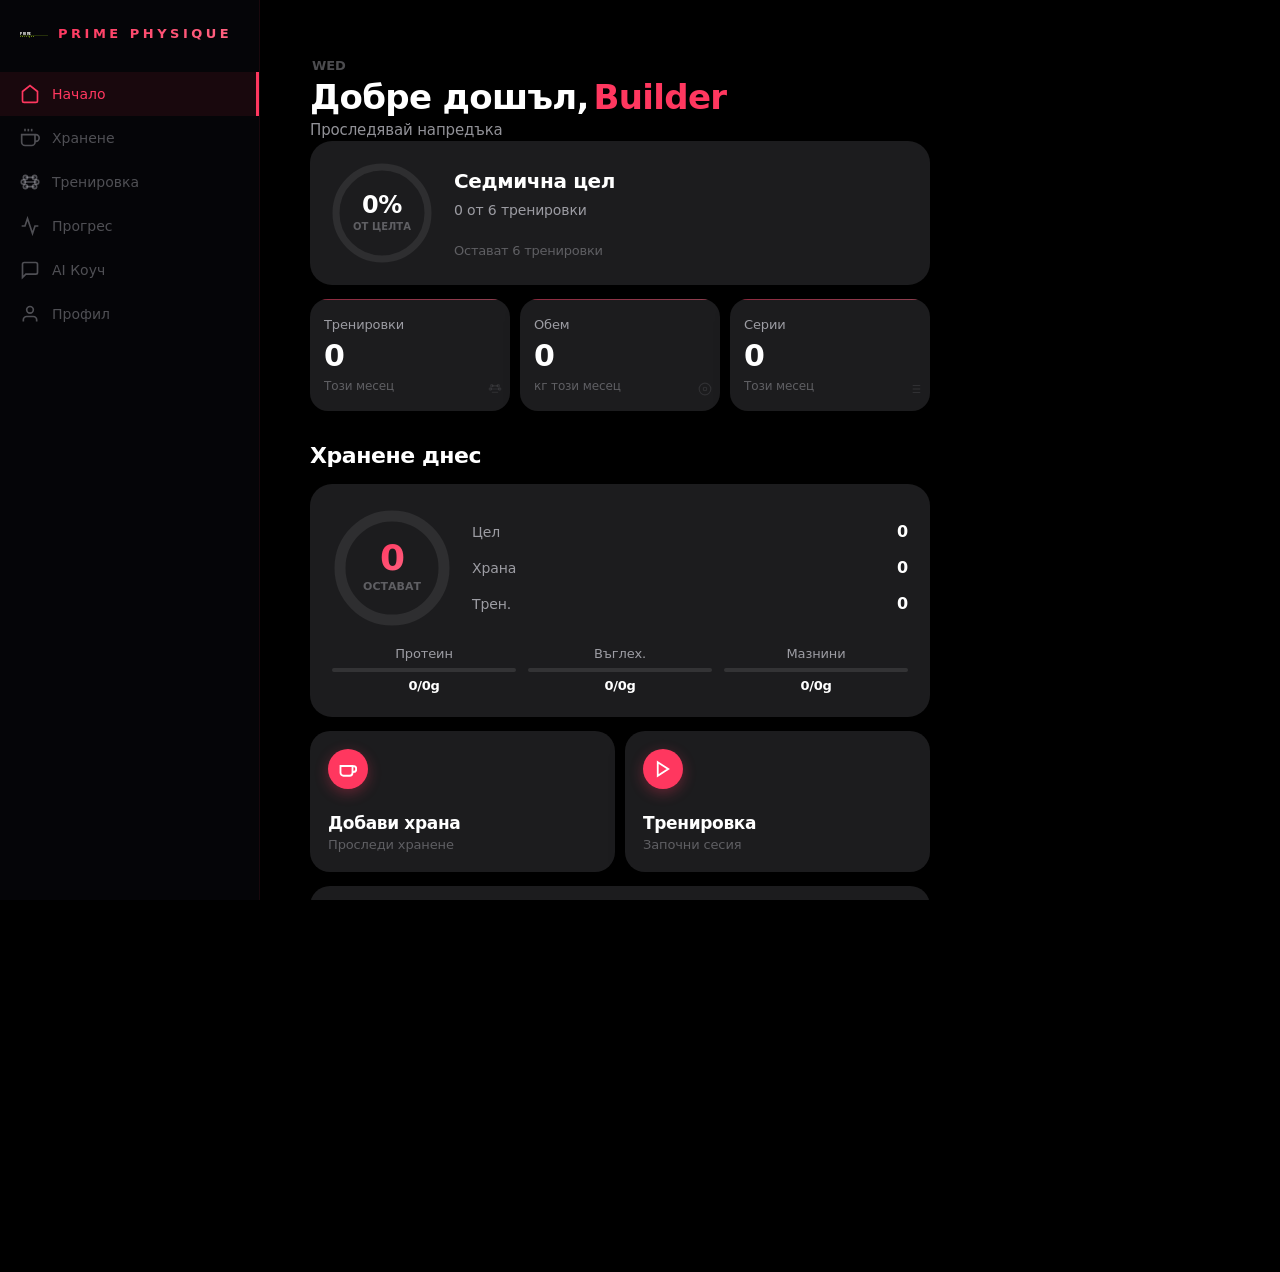
==== index.html @ 5f3b87f2 "Remove supersets from personal program -- gym does not allow them Ivo cannot hold two stations at on" ====
<!DOCTYPE html>
<html lang="bg">
<head>
<meta charset="UTF-8">
<meta name="viewport" content="width=device-width, initial-scale=1.0, user-scalable=no, viewport-fit=cover">
<meta name="apple-mobile-web-app-capable" content="yes">
<meta name="apple-mobile-web-app-status-bar-style" content="black-translucent">
<meta name="theme-color" content="#08080a">
<link rel="manifest" href="./manifest.json">
<link rel="apple-touch-icon" href="./icon-192.png">
<link rel="preconnect" href="https://fonts.googleapis.com">
<link rel="preconnect" href="https://fonts.gstatic.com" crossorigin>
<link href="https://fonts.googleapis.com/css2?family=Oswald:wght@300;400;500;600;700&family=Manrope:wght@300;400;500;600;700;800&family=JetBrains+Mono:wght@400;500;600;700&display=swap" rel="stylesheet">
<link href="https://fonts.googleapis.com/css2?family=Inter:wght@300;400;500;600;700;800;900&display=swap" rel="stylesheet">
<link href="https://fonts.googleapis.com/css2?family=Barlow+Condensed:wght@400;600;700;800;900&display=swap" rel="stylesheet">
<title>PRIME PHYSIQUE</title>
<style>
*{margin:0;padding:0;box-sizing:border-box;-webkit-tap-highlight-color:transparent}
:root{
  --bg:#08080a;--surface:#101012;--surface2:#18181b;--surface3:#222226;--surface4:#2c2c32;
  --blue:#D4A853;--blue-glow:rgba(212,168,83,.14);--blue-light:#E4C075;--blue-dark:#B8913D;
  --green:#22c55e;--green-glow:rgba(34,197,94,.12);
  --red:#ef4444;--red-glow:rgba(239,68,68,.12);
  --orange:#E4C075;--orange-glow:rgba(228,192,117,.12);
  --purple:#D4A853;--purple-glow:rgba(212,168,83,.12);
  --cyan:#D4A853;
  --text:#f5f5f7;--text2:#9a9aa0;--text3:#55555e;
  --radius:16px;--radius-sm:12px;--radius-xs:8px;
  --shadow:0 2px 20px rgba(0,0,0,.4);
  --transition:all .25s cubic-bezier(.4,0,.2,1);
  --gold:#D4A853;--gold-light:#E8D5A0;--gold-dark:#A88A3E;
  --gold-gradient:linear-gradient(135deg,#D4A853 0%,#F0DFA0 50%,#D4A853 100%)
}
html,body{height:100%;overflow:hidden;background:var(--bg)}
body{font-family:'Inter',system-ui,-apple-system,sans-serif;color:var(--text);line-height:1.5;letter-spacing:-.01em;-webkit-font-smoothing:antialiased;-moz-osx-font-smoothing:grayscale;font-feature-settings:'cv02','cv03','cv04','cv11'}
*::-webkit-scrollbar{width:0;height:0}
input[type=number]::-webkit-inner-spin-button,input[type=number]::-webkit-outer-spin-button{-webkit-appearance:none}
input[type=number]{-moz-appearance:textfield}

/* ===== APP SHELL ===== */
.app{display:flex;flex-direction:column;height:100dvh;max-width:480px;margin:0 auto;position:relative;overflow:hidden}
@media(min-width:768px){
  .app{max-width:100%;flex-direction:row}
  .desktop-sidebar{display:flex!important;flex-direction:column;width:260px;background:var(--surface);border-right:1px solid var(--surface3);padding:20px 0;flex-shrink:0;height:100dvh}
  .desktop-sidebar .logo{padding:0 20px 24px;display:flex;align-items:center;gap:10px}
  .desktop-sidebar .logo svg{width:28px;height:28px}
  .desktop-sidebar .logo span{font-weight:700;font-size:13px;letter-spacing:2px;color:var(--gold)}
  .desktop-sidebar .sidebar-nav{flex:1}
  .sidebar-item{display:flex;align-items:center;gap:12px;padding:12px 20px;cursor:pointer;color:var(--text2);font-size:14px;transition:var(--transition);border:none;background:none;width:100%;font-family:inherit;text-align:left}
  .sidebar-item:hover{background:var(--surface2);color:var(--text)}
  .sidebar-item.active{color:var(--blue);background:var(--blue-glow);border-right:3px solid var(--blue)}
  .sidebar-item svg{width:20px;height:20px}
  .app-main{flex:1;display:flex;flex-direction:column;overflow:hidden}
  .nav{display:none!important}
  .header{display:none!important}
}
@media(max-width:767px){.desktop-sidebar{display:none!important}.app-main{flex:1;display:flex;flex-direction:column;overflow:hidden}}

.header{padding:14px 16px;display:flex;align-items:center;justify-content:space-between;background:var(--bg);z-index:10}
.header .logo{display:flex;align-items:center;gap:8px}
.header .logo svg{width:24px;height:24px}
.header .logo span{font-weight:700;font-size:12px;letter-spacing:2px;color:var(--gold)}
.header .date{font-size:11px;color:var(--text2)}

.app-content{flex:1;overflow-y:auto;overflow-x:hidden;padding:0 16px 100px;scroll-behavior:smooth;-webkit-overflow-scrolling:touch}
@media(min-width:768px){.app-content{padding:24px 32px 40px;max-width:720px}}

/* ===== BOTTOM NAV ===== */
.nav{position:absolute;bottom:0;left:0;right:0;display:flex;background:var(--surface);border-top:1px solid var(--surface2);padding:6px 0 env(safe-area-inset-bottom,6px);z-index:100;backdrop-filter:blur(20px);-webkit-backdrop-filter:blur(20px);background:rgba(15,16,20,.85)}
.nav-item{flex:1;display:flex;flex-direction:column;align-items:center;gap:2px;padding:5px 0;cursor:pointer;color:var(--text3);border:none;background:none;font-size:9px;font-weight:500;font-family:inherit;transition:var(--transition);letter-spacing:.2px;min-width:0}
.nav-item.active{color:var(--gold)}
.nav-item svg{width:18px;height:18px}

/* ===== PAGES ===== */
.page{display:none;animation:fadeUp .3s ease}
.page.active{display:block}
@keyframes fadeUp{from{opacity:0;transform:translateY(8px)}to{opacity:1;transform:translateY(0)}}

/* ===== ONBOARDING ===== */
.onboarding{position:fixed;inset:0;background:var(--bg);z-index:500;display:flex;flex-direction:column;align-items:center;justify-content:center;padding:24px}
.onboarding.hidden{display:none}
.ob-step{display:none;flex-direction:column;align-items:center;text-align:center;width:100%;max-width:360px;animation:fadeUp .4s ease}
.ob-step.active{display:flex}
.ob-logo{margin-bottom:32px}
.ob-logo svg{width:56px;height:56px}
.ob-title{font-size:24px;font-weight:700;margin-bottom:8px}
.ob-sub{font-size:14px;color:var(--text2);margin-bottom:32px;line-height:1.6}
.ob-input-group{width:100%;margin-bottom:16px;text-align:left}
.ob-label{font-size:12px;font-weight:600;color:var(--text2);text-transform:uppercase;letter-spacing:1px;margin-bottom:6px;display:block}
.ob-input{width:100%;padding:14px 16px;border-radius:var(--radius-sm);border:1px solid var(--surface3);background:var(--surface);color:var(--text);font-size:16px;font-family:inherit;outline:none;transition:var(--transition)}
.ob-input:focus{border-color:var(--blue);box-shadow:0 0 0 3px var(--blue-glow)}
.ob-select-group{display:grid;grid-template-columns:1fr 1fr;gap:10px;width:100%;margin-bottom:16px}
.ob-select-btn{padding:14px;border-radius:var(--radius-sm);border:1px solid var(--surface3);background:var(--surface);color:var(--text2);font-size:14px;font-weight:500;cursor:pointer;font-family:inherit;transition:var(--transition);text-align:center}
.ob-select-btn.selected{border-color:var(--blue);background:var(--blue-glow);color:var(--gold)}
.ob-select-btn:active{transform:scale(.97)}
.ob-activity{display:flex;flex-direction:column;gap:8px;width:100%;margin-bottom:16px}
.ob-activity .ob-select-btn{text-align:left;padding:12px 16px}
.ob-activity .ob-select-btn small{display:block;font-size:11px;color:var(--text3);margin-top:2px;font-weight:400}
.ob-btn{width:100%;padding:16px;border-radius:var(--radius-sm);border:none;background:var(--blue);color:#fff;font-size:16px;font-weight:600;cursor:pointer;font-family:inherit;margin-top:8px;transition:var(--transition);box-shadow:0 4px 20px var(--blue-glow)}
.ob-btn:active{transform:scale(.98)}
.ob-btn:disabled{opacity:.4;pointer-events:none}
.ob-dots{display:flex;gap:8px;margin-top:24px}
.ob-dot{width:8px;height:8px;border-radius:50%;background:var(--surface3);transition:var(--transition)}
.ob-dot.active{background:var(--blue);width:24px;border-radius:4px}

/* ===== DASHBOARD ===== */
.greeting{font-size:24px;font-weight:700;margin:16px 0 4px}
.greeting span{color:var(--gold)}
.subtitle{font-size:13px;color:var(--text2);margin-bottom:20px}

.calorie-card{background:linear-gradient(135deg,var(--surface) 0%,var(--surface2) 100%);border-radius:var(--radius);padding:24px;margin-bottom:16px;border:1px solid var(--surface3);position:relative;overflow:hidden}
.calorie-card::after{content:'';position:absolute;top:-50%;right:-30%;width:200px;height:200px;background:radial-gradient(circle,var(--blue-glow) 0%,transparent 70%);pointer-events:none}
.cal-top{display:flex;align-items:center;gap:20px;position:relative;z-index:1}
.cal-ring{position:relative;width:120px;height:120px;flex-shrink:0}
.cal-ring svg{width:100%;height:100%;transform:rotate(-90deg)}
.cal-ring .bg{stroke:var(--surface3);stroke-width:8;fill:none}
.cal-ring .progress{stroke:var(--gold);stroke-width:8;fill:none;stroke-linecap:round;transition:stroke-dashoffset .5s ease}
.cal-center{position:absolute;inset:0;display:flex;flex-direction:column;align-items:center;justify-content:center}
.cal-center .num{font-size:28px;font-weight:700;line-height:1}
.cal-center .lbl{font-size:10px;color:var(--text2);margin-top:2px}
.cal-info{flex:1}
.cal-info .cal-row{display:flex;justify-content:space-between;align-items:center;padding:6px 0}
.cal-info .cal-row .ci-label{font-size:12px;color:var(--text2)}
.cal-info .cal-row .ci-val{font-size:14px;font-weight:600}
.macro-bars{display:grid;grid-template-columns:1fr 1fr 1fr;gap:12px;margin-top:16px;position:relative;z-index:1}
.macro-item{text-align:center}
.macro-item .macro-label{font-size:10px;color:var(--text2);margin-bottom:4px;text-transform:uppercase;letter-spacing:.5px}
.macro-bar-bg{height:6px;background:var(--surface3);border-radius:3px;overflow:hidden}
.macro-bar-fill{height:100%;border-radius:3px;transition:width .5s ease}
.macro-item .macro-val{font-size:12px;font-weight:600;margin-top:4px}
.macro-protein .macro-bar-fill{background:var(--blue)}
.macro-carbs .macro-bar-fill{background:var(--orange)}
.macro-fat .macro-bar-fill{background:var(--purple)}

.stat-row{display:grid;grid-template-columns:1fr 1fr 1fr;gap:10px;margin-bottom:20px}
.stat-box{background:var(--surface);border-radius:var(--radius-sm);padding:14px 10px;text-align:center;border:1px solid var(--surface2)}
.stat-box .num{font-size:22px;font-weight:700;color:var(--blue);line-height:1}
.stat-box .label{font-size:10px;color:var(--text2);margin-top:4px;text-transform:uppercase;letter-spacing:.5px}

.section-title{font-size:12px;font-weight:600;color:var(--text2);text-transform:uppercase;letter-spacing:1.5px;margin:24px 0 12px;display:flex;align-items:center;justify-content:space-between}
.section-title:first-child{margin-top:8px}

/* ===== CARDS ===== */
.card{background:var(--surface);border-radius:var(--radius);padding:16px;margin-bottom:10px;border:1px solid var(--surface2);transition:var(--transition)}

/* ===== QUICK ACTIONS ===== */
.quick-actions{display:grid;grid-template-columns:1fr 1fr;gap:10px;margin-bottom:20px}
.quick-action{display:flex;align-items:center;gap:12px;padding:16px;border-radius:var(--radius);border:1px solid var(--surface2);background:var(--surface);cursor:pointer;transition:var(--transition)}
.quick-action:active{transform:scale(.97)}
.quick-action .qa-icon{width:42px;height:42px;border-radius:12px;display:flex;align-items:center;justify-content:center;flex-shrink:0}
.quick-action .qa-icon svg{width:20px;height:20px}
.qa-workout .qa-icon{background:var(--blue-glow);color:var(--gold)}
.qa-food .qa-icon{background:var(--green-glow);color:var(--green)}
.quick-action .qa-text h4{font-size:13px;font-weight:600}
.quick-action .qa-text p{font-size:11px;color:var(--text2)}

/* ===== NUTRITION PAGE ===== */
.meal-section{margin-bottom:16px}
.meal-header{display:flex;align-items:center;justify-content:space-between;padding:12px 0}
.meal-header h3{font-size:15px;font-weight:600;display:flex;align-items:center;gap:8px}
.meal-header h3 span{font-size:20px}
.meal-header .meal-cal{font-size:13px;color:var(--text2)}
.meal-header .add-food-btn{padding:6px 14px;border-radius:20px;border:1px solid var(--blue);background:none;color:var(--blue);font-size:12px;font-weight:500;cursor:pointer;font-family:inherit;transition:var(--transition)}
.meal-header .add-food-btn:active{background:var(--blue-glow)}
.food-item{display:flex;align-items:center;gap:12px;padding:12px 0;border-bottom:1px solid var(--surface2)}
.food-item:last-child{border:none}
.food-item .fi-info{flex:1}
.food-item .fi-name{font-size:14px;font-weight:500}
.food-item .fi-detail{font-size:11px;color:var(--text2)}
.food-item .fi-cal{font-size:14px;font-weight:600;color:var(--text2)}
.food-item .fi-del{width:28px;height:28px;border-radius:50%;border:none;background:none;color:var(--text3);cursor:pointer;font-size:16px;display:flex;align-items:center;justify-content:center}
.water-card{display:flex;align-items:center;gap:16px;padding:16px}
.water-card .water-icon{font-size:28px}
.water-card .water-info{flex:1}
.water-card .water-info h4{font-size:14px;font-weight:600}
.water-card .water-info p{font-size:12px;color:var(--text2)}
.water-btns{display:flex;gap:6px}
.water-btn{width:36px;height:36px;border-radius:50%;border:1px solid var(--surface3);background:var(--surface2);color:var(--text);cursor:pointer;font-size:16px;font-weight:600;display:flex;align-items:center;justify-content:center;font-family:inherit;transition:var(--transition)}
.water-btn:active{background:var(--blue-glow);border-color:var(--gold)}

/* ===== FOOD SEARCH MODAL ===== */
.modal-overlay{position:fixed;inset:0;background:rgba(0,0,0,.6);z-index:200;display:flex;align-items:flex-end;justify-content:center;opacity:0;pointer-events:none;transition:opacity .25s}
.modal-overlay.show{opacity:1;pointer-events:all}
.modal{background:var(--surface);border-radius:20px 20px 0 0;width:100%;max-width:480px;height:85vh;overflow:hidden;display:flex;flex-direction:column;transform:translateY(100%);transition:transform .3s cubic-bezier(.4,0,.2,1)}
.modal-overlay.show .modal{transform:translateY(0)}
.modal-handle{width:36px;height:4px;background:var(--surface4);border-radius:2px;margin:12px auto 0;flex-shrink:0}
.modal-header{padding:16px 20px;flex-shrink:0}
.modal-header h3{font-size:18px;font-weight:700;margin-bottom:12px}
.search-bar{display:flex;gap:8px}
.search-input{flex:1;padding:12px 16px;border-radius:var(--radius-sm);border:1px solid var(--surface3);background:var(--surface2);color:var(--text);font-size:15px;font-family:inherit;outline:none;transition:var(--transition)}
.search-input:focus{border-color:var(--gold)}
.search-input::placeholder{color:var(--text3)}
.modal-tabs{display:flex;padding:0 20px;gap:0;border-bottom:1px solid var(--surface2);flex-shrink:0}
.modal-tab{padding:10px 16px;font-size:13px;font-weight:500;color:var(--text3);cursor:pointer;border:none;background:none;font-family:inherit;border-bottom:2px solid transparent;transition:var(--transition)}
.modal-tab.active{color:var(--blue);border-bottom-color:var(--gold)}
.modal-body{flex:1;overflow-y:auto;padding:12px 20px}
.food-result{display:flex;align-items:center;gap:12px;padding:14px 0;border-bottom:1px solid var(--surface2);cursor:pointer;transition:var(--transition)}
.food-result:active{background:var(--surface2);margin:0 -20px;padding:14px 20px}
.food-result .fr-info{flex:1}
.food-result .fr-name{font-size:14px;font-weight:500}
.food-result .fr-brand{font-size:11px;color:var(--text3)}
.food-result .fr-macros{font-size:11px;color:var(--text2);margin-top:2px}
.food-result .fr-cal{font-size:15px;font-weight:600;color:var(--gold)}
.food-result .fr-cal small{font-size:10px;color:var(--text3);font-weight:400}

.portion-selector{padding:20px}
.portion-selector h4{font-size:16px;font-weight:600;margin-bottom:16px}
.portion-row{display:flex;gap:10px;margin-bottom:12px}
.portion-row .ob-input{flex:1}
.portion-macros{display:grid;grid-template-columns:1fr 1fr 1fr 1fr;gap:8px;margin:16px 0}
.portion-macro{text-align:center;padding:10px;background:var(--surface2);border-radius:var(--radius-xs)}
.portion-macro .pm-val{font-size:18px;font-weight:700}
.portion-macro .pm-label{font-size:10px;color:var(--text2);text-transform:uppercase}
.portion-macro:first-child .pm-val{color:var(--gold)}

/* ===== WORKOUT PAGE ===== */
.program-card{display:flex;align-items:center;gap:14px;cursor:pointer}
.program-card .icon{width:48px;height:48px;border-radius:14px;background:var(--blue-glow);display:flex;align-items:center;justify-content:center;flex-shrink:0}
.program-card .icon svg{width:22px;height:22px;color:var(--gold)}
.program-card .info{flex:1}
.program-card .info h3{font-size:15px;font-weight:600}
.program-card .info p{font-size:12px;color:var(--text2)}
.program-card .arrow{color:var(--text3);font-size:20px}

.back-header{display:flex;align-items:center;gap:12px;margin:12px 0 20px}
.back-btn{width:36px;height:36px;border-radius:50%;background:var(--surface);border:1px solid var(--surface2);display:flex;align-items:center;justify-content:center;cursor:pointer;color:var(--text);font-size:16px;font-family:inherit;transition:var(--transition)}
.back-btn:active{background:var(--surface2)}
.back-header h2{font-size:20px;font-weight:700}

.day-selector{display:flex;gap:8px;overflow-x:auto;padding-bottom:8px;margin-bottom:16px}
.day-btn{padding:8px 18px;border-radius:24px;border:1px solid var(--surface3);background:var(--surface);color:var(--text2);font-size:13px;font-weight:500;cursor:pointer;white-space:nowrap;font-family:inherit;transition:var(--transition)}
.day-btn.active{background:var(--blue);color:#fff;border-color:var(--blue);box-shadow:0 2px 12px var(--blue-glow)}

.exercise-item{display:flex;align-items:center;gap:12px;padding:14px 0;border-bottom:1px solid var(--surface2)}
.exercise-item:last-child{border:none}
.muscle-tag{font-size:10px;color:var(--blue);background:var(--blue-glow);padding:3px 8px;border-radius:6px;font-weight:600;letter-spacing:.3px}
.exercise-item .ex-info{flex:1}
.exercise-item .ex-name{font-size:14px;font-weight:600}
.exercise-item .ex-detail{font-size:12px;color:var(--text2)}

.start-btn{display:flex;align-items:center;justify-content:center;gap:10px;width:100%;padding:16px;border-radius:var(--radius);border:none;background:var(--blue);color:#fff;font-size:16px;font-weight:700;cursor:pointer;font-family:inherit;box-shadow:0 4px 24px var(--blue-glow);transition:var(--transition);margin-top:16px}
.start-btn:active{transform:scale(.98)}
.start-btn svg{width:20px;height:20px}

/* ===== ACTIVE WORKOUT ===== */
.workout-header{text-align:center;margin-bottom:20px}
.workout-header h2{font-size:22px;font-weight:700}
.workout-header .timer{font-size:40px;font-weight:700;color:var(--blue);font-variant-numeric:tabular-nums;margin:8px 0;letter-spacing:2px}
.workout-header p{font-size:13px;color:var(--text2)}
.set-table-head{display:flex;gap:8px;padding:0 0 8px;font-size:10px;color:var(--text3);text-transform:uppercase;letter-spacing:.5px;font-weight:600}
.set-table-head>div:first-child{width:32px;text-align:center}
.set-table-head>div:nth-child(2){width:60px;text-align:center}
.set-table-head>div:nth-child(3),.set-table-head>div:nth-child(4){flex:1;text-align:center}
.set-table-head>div:last-child{width:36px}
.set-row{display:flex;align-items:center;gap:8px;padding:8px 0;border-bottom:1px solid rgba(255,255,255,.03)}
.set-row:last-of-type{border:none}
.set-num{width:32px;height:32px;border-radius:50%;background:var(--surface2);display:flex;align-items:center;justify-content:center;font-size:13px;font-weight:600;color:var(--text3);flex-shrink:0;transition:var(--transition)}
.set-row.done .set-num{background:var(--blue);color:#fff}
.set-prev{width:60px;text-align:center;font-size:11px;color:var(--text3)}
.set-input{flex:1}
.set-input input{width:100%;background:var(--surface2);border:1px solid transparent;border-radius:var(--radius-xs);padding:10px;color:var(--text);font-size:16px;text-align:center;font-family:inherit;outline:none;transition:var(--transition);font-weight:500}
.set-input input:focus{border-color:var(--blue);background:var(--surface3)}
.set-input input::placeholder{color:var(--text3);font-weight:400}
.check-btn{width:36px;height:36px;border-radius:50%;border:2px solid var(--surface3);background:none;cursor:pointer;display:flex;align-items:center;justify-content:center;transition:var(--transition);flex-shrink:0}
.check-btn.checked{background:var(--green);border-color:var(--green)}
.check-btn svg{width:16px;height:16px;color:var(--text3)}
.check-btn.checked svg{color:#fff}
.add-set-btn{width:100%;padding:10px;border:1px dashed var(--surface3);border-radius:var(--radius-xs);background:none;color:var(--text3);cursor:pointer;font-size:12px;margin-top:8px;font-family:inherit;transition:var(--transition)}
.add-set-btn:active{border-color:var(--blue);color:var(--gold)}
.workout-actions{display:flex;flex-direction:column;gap:8px;margin-top:20px}
.btn-finish{padding:16px;border-radius:var(--radius-sm);border:none;background:var(--green);color:#fff;font-size:15px;font-weight:600;cursor:pointer;font-family:inherit}
.btn-cancel{padding:14px;border-radius:var(--radius-sm);border:1px solid var(--surface3);background:none;color:var(--text2);font-size:14px;cursor:pointer;font-family:inherit}

/* ===== REST TIMER OVERLAY ===== */
.rest-overlay{position:fixed;inset:0;background:rgba(6,6,8,.95);z-index:300;display:flex;flex-direction:column;align-items:center;justify-content:center;opacity:0;pointer-events:none;transition:opacity .3s}
.rest-overlay.show{opacity:1;pointer-events:all}
.rest-overlay .rest-title{font-size:14px;color:var(--text2);text-transform:uppercase;letter-spacing:2px;margin-bottom:8px}
.rest-overlay .rest-time{font-size:80px;font-weight:700;color:var(--blue);font-variant-numeric:tabular-nums}
.rest-overlay .rest-sub{font-size:13px;color:var(--text3);margin-top:8px}
.rest-overlay .rest-skip{margin-top:32px;padding:12px 32px;border-radius:24px;border:1px solid var(--surface3);background:none;color:var(--text);font-size:14px;cursor:pointer;font-family:inherit}
.rest-times{display:flex;gap:8px;margin-top:16px}
.rest-time-btn{padding:8px 16px;border-radius:20px;border:1px solid var(--surface3);background:none;color:var(--text2);font-size:13px;cursor:pointer;font-family:inherit;transition:var(--transition)}
.rest-time-btn.active{border-color:var(--blue);color:var(--blue);background:var(--blue-glow)}

/* ===== PROGRESS PAGE ===== */
.progress-chart{background:var(--surface);border-radius:var(--radius);padding:20px;margin-bottom:16px;border:1px solid var(--surface2)}
.progress-chart h3{font-size:14px;font-weight:600;margin-bottom:12px}
.chart-canvas{width:100%;height:160px;position:relative}
.chart-canvas canvas{width:100%;height:100%}

.history-item{display:flex;align-items:center;gap:12px;padding:14px 0;border-bottom:1px solid var(--surface2);cursor:pointer}
.history-item:last-child{border:none}
.history-date-box{width:48px;height:48px;border-radius:12px;background:var(--blue-glow);display:flex;flex-direction:column;align-items:center;justify-content:center;flex-shrink:0}
.history-date-box .hd{font-size:18px;font-weight:700;color:var(--blue);line-height:1}
.history-date-box .hm{font-size:9px;color:var(--blue);text-transform:uppercase;letter-spacing:.5px}
.history-info{flex:1}
.history-info h4{font-size:14px;font-weight:600}
.history-info p{font-size:12px;color:var(--text2)}

.history-detail{margin-top:8px;overflow:hidden;transition:max-height .3s ease}
.history-detail table{width:100%;font-size:12px;border-collapse:collapse}
.history-detail th{text-align:left;color:var(--text3);font-weight:500;padding:4px 0;font-size:11px}
.history-detail td{padding:4px 0}

/* ===== PROFILE PAGE ===== */
.profile-header{text-align:center;padding:20px 0}
.profile-avatar{width:72px;height:72px;border-radius:50%;background:var(--blue-glow);display:flex;align-items:center;justify-content:center;margin:0 auto 12px;border:2px solid var(--blue)}
.profile-avatar svg{width:32px;height:32px;color:var(--gold)}
.profile-name{font-size:18px;font-weight:700}
.profile-sub{font-size:13px;color:var(--text2)}
.profile-stats{display:grid;grid-template-columns:1fr 1fr 1fr;gap:1px;background:var(--surface2);border-radius:var(--radius-sm);overflow:hidden;margin:16px 0}
.profile-stat{background:var(--surface);padding:14px;text-align:center}
.profile-stat .ps-num{font-size:20px;font-weight:700;color:var(--gold)}
.profile-stat .ps-label{font-size:10px;color:var(--text2);text-transform:uppercase;letter-spacing:.5px}
.setting-item{display:flex;align-items:center;justify-content:space-between;padding:14px 16px;border-bottom:1px solid var(--surface2);cursor:pointer}
.setting-item .si-left{display:flex;align-items:center;gap:12px}
.setting-item .si-left svg{width:20px;height:20px;color:var(--text2)}
.setting-item .si-label{font-size:14px}
.setting-item .si-val{font-size:13px;color:var(--text2)}

/* ===== EMPTY STATE ===== */
.empty-state{text-align:center;padding:48px 20px;color:var(--text3)}
.empty-state svg{width:48px;height:48px;margin-bottom:12px;opacity:.3}
.empty-state p{font-size:14px}

/* ===== PR CELEBRATION ===== */
.pr-overlay{position:fixed;inset:0;background:rgba(8,8,10,.97);z-index:400;display:flex;flex-direction:column;align-items:center;justify-content:center;padding:24px;opacity:0;pointer-events:none;transition:opacity .4s}
.pr-overlay.show{opacity:1;pointer-events:all}
.pr-trophy{font-size:64px;animation:prBounce 1s ease}
@keyframes prBounce{0%{transform:scale(0) rotate(-20deg)}50%{transform:scale(1.2) rotate(5deg)}100%{transform:scale(1) rotate(0)}}
.pr-title{font-size:24px;font-weight:800;margin:16px 0 4px;background:var(--gold-gradient);-webkit-background-clip:text;-webkit-text-fill-color:transparent;background-clip:text}
.pr-sub{font-size:14px;color:var(--text2);margin-bottom:24px}
.pr-list{width:100%;max-width:340px}
.pr-item{display:flex;align-items:center;gap:12px;padding:12px;background:var(--surface);border:1px solid var(--gold-dark);border-radius:var(--radius-sm);margin-bottom:8px;animation:prSlide .4s ease both}
@keyframes prSlide{from{opacity:0;transform:translateX(-20px)}to{opacity:1;transform:translateX(0)}}
.pr-item .pr-icon{font-size:20px}
.pr-item .pr-info{flex:1}
.pr-item .pr-name{font-size:13px;font-weight:600}
.pr-item .pr-detail{font-size:11px;color:var(--gold)}
.pr-close{margin-top:24px;padding:14px 48px;border-radius:var(--radius-sm);border:1px solid var(--gold-dark);background:none;color:var(--gold);font-size:15px;font-weight:600;cursor:pointer;font-family:inherit}

/* ===== COACH CHAT ===== */
.chat-container{display:flex;flex-direction:column;height:calc(100dvh - 140px)}
@media(min-width:768px){.chat-container{height:calc(100dvh - 80px)}}
.chat-messages{flex:1;overflow-y:auto;padding:8px 0}
.chat-msg{display:flex;gap:10px;margin-bottom:12px;animation:fadeUp .3s ease}
.chat-msg.bot .chat-avatar{width:32px;height:32px;border-radius:50%;background:var(--blue-glow);display:flex;align-items:center;justify-content:center;flex-shrink:0;font-size:16px;border:1px solid var(--gold-dark)}
.chat-msg.user{flex-direction:row-reverse}
.chat-bubble{max-width:80%;padding:12px 16px;border-radius:16px;font-size:14px;line-height:1.6}
.chat-msg.bot .chat-bubble{background:var(--surface);border:1px solid var(--surface2);border-top-left-radius:4px}
.chat-msg.user .chat-bubble{background:var(--gold-dark);color:#fff;border-top-right-radius:4px}
.chat-bubble strong{color:var(--gold)}
.chat-input-bar{display:flex;gap:8px;padding:12px 0;flex-shrink:0}
.chat-input-bar input{flex:1;padding:12px 16px;border-radius:24px;border:1px solid var(--surface3);background:var(--surface);color:var(--text);font-size:14px;font-family:inherit;outline:none;transition:var(--transition)}
.chat-input-bar input:focus{border-color:var(--gold)}
.chat-send{width:44px;height:44px;border-radius:50%;border:none;background:var(--gold);color:#000;cursor:pointer;display:flex;align-items:center;justify-content:center;font-size:18px;font-weight:700;flex-shrink:0;transition:var(--transition)}
.chat-send:active{transform:scale(.9)}
.coach-topics{display:flex;flex-wrap:wrap;gap:6px;margin:8px 0 16px}
.coach-topic{padding:6px 14px;border-radius:20px;border:1px solid var(--surface3);background:var(--surface);color:var(--text2);font-size:12px;cursor:pointer;font-family:inherit;transition:var(--transition)}
.coach-topic:active{border-color:var(--gold);color:var(--gold)}

/* ===== EXERCISE BROWSER ===== */
.ex-filter{display:flex;gap:6px;overflow-x:auto;padding-bottom:8px;margin-bottom:12px}
.ex-filter-btn{padding:6px 14px;border-radius:20px;border:1px solid var(--surface3);background:var(--surface);color:var(--text2);font-size:12px;font-weight:500;cursor:pointer;font-family:inherit;white-space:nowrap;transition:var(--transition)}
.ex-filter-btn.active{background:var(--gold);color:#000;border-color:var(--gold)}
.ex-browse-item{display:flex;align-items:center;gap:12px;padding:12px;border-bottom:1px solid var(--surface2);cursor:pointer;transition:var(--transition)}
.ex-browse-item:active{background:var(--surface2)}
.ex-browse-item .ebi-info{flex:1}
.ex-browse-item .ebi-name{font-size:14px;font-weight:500}
.ex-browse-item .ebi-muscle{font-size:11px;color:var(--text3)}
.ex-browse-item .ebi-add{width:28px;height:28px;border-radius:50%;border:1px solid var(--gold-dark);background:none;color:var(--gold);display:flex;align-items:center;justify-content:center;cursor:pointer;font-size:16px}

/* ===== PRO BADGE ===== */
.pro-badge{display:inline-flex;align-items:center;gap:4px;padding:2px 8px;border-radius:10px;background:var(--gold-gradient);color:#000;font-size:9px;font-weight:800;letter-spacing:1px;text-transform:uppercase}
.pro-tag{font-size:9px;background:var(--gold-gradient);color:#000;padding:1px 6px;border-radius:6px;font-weight:700;letter-spacing:.5px;margin-left:6px}
.pro-lock{position:relative;overflow:hidden}
.pro-lock::after{content:'PRO';position:absolute;top:8px;right:8px;background:var(--gold-gradient);color:#000;font-size:8px;font-weight:800;padding:2px 6px;border-radius:6px;letter-spacing:.5px}
.pro-blur{filter:blur(3px);pointer-events:none;user-select:none}

/* ===== UPGRADE MODAL ===== */
.upgrade-overlay{position:fixed;inset:0;background:rgba(8,8,10,.95);z-index:500;display:flex;align-items:center;justify-content:center;padding:24px;opacity:0;pointer-events:none;transition:opacity .3s}
.upgrade-overlay.show{opacity:1;pointer-events:all}
.upgrade-card{background:var(--surface);border:1px solid var(--gold-dark);border-radius:var(--radius);padding:32px 24px;max-width:380px;width:100%;text-align:center;animation:fadeUp .4s ease}
.upgrade-card .uc-icon{font-size:48px;margin-bottom:16px}
.upgrade-card h2{font-size:22px;font-weight:800;margin-bottom:4px;background:var(--gold-gradient);-webkit-background-clip:text;-webkit-text-fill-color:transparent;background-clip:text}
.upgrade-card .uc-sub{font-size:13px;color:var(--text2);margin-bottom:20px}
.upgrade-features{text-align:left;margin-bottom:24px}
.upgrade-features li{display:flex;align-items:center;gap:8px;padding:6px 0;font-size:13px;color:var(--text)}
.upgrade-features li::before{content:'✓';color:var(--gold);font-weight:700;font-size:14px}
.upgrade-price{font-size:32px;font-weight:800;color:var(--gold);margin-bottom:4px}
.upgrade-price small{font-size:14px;color:var(--text2);font-weight:400}
.upgrade-price-sub{font-size:12px;color:var(--text3);margin-bottom:20px}
.upgrade-btn{width:100%;padding:16px;border-radius:var(--radius-sm);border:none;background:var(--gold-gradient);color:#000;font-size:16px;font-weight:700;cursor:pointer;font-family:inherit;transition:var(--transition);letter-spacing:.5px}
.upgrade-btn:active{transform:scale(.98)}
.upgrade-close{margin-top:12px;background:none;border:none;color:var(--text3);font-size:13px;cursor:pointer;font-family:inherit;padding:8px}

/* ===== XP BAR ===== */
.xp-bar-wrap{padding:0 16px 8px}
@media(min-width:768px){.xp-bar-wrap{display:none}}
.xp-bar-inner{display:flex;align-items:center;gap:8px}
.xp-level{display:flex;align-items:center;justify-content:center;width:28px;height:28px;border-radius:50%;background:var(--gold-gradient);color:#000;font-size:11px;font-weight:800;flex-shrink:0}
.xp-info{flex:1}
.xp-label{display:flex;justify-content:space-between;font-size:10px;color:var(--text3);margin-bottom:3px}
.xp-track{height:4px;background:var(--surface3);border-radius:2px;overflow:hidden}
.xp-fill{height:100%;background:var(--gold-gradient);border-radius:2px;transition:width .5s ease}

/* ===== ACHIEVEMENTS ===== */
.achievements-grid{display:grid;grid-template-columns:repeat(4,1fr);gap:8px;margin-bottom:16px}
.ach-item{display:flex;flex-direction:column;align-items:center;text-align:center;padding:10px 4px;border-radius:var(--radius-sm);background:var(--surface);border:1px solid var(--surface2);transition:var(--transition)}
.ach-item.unlocked{border-color:var(--gold-dark);background:rgba(212,168,83,.05)}
.ach-item.locked{opacity:.35}
.ach-item .ach-icon{font-size:24px;margin-bottom:4px}
.ach-item .ach-name{font-size:9px;font-weight:600;line-height:1.2}
.ach-item .ach-xp{font-size:8px;color:var(--gold);margin-top:2px}

/* ===== BODY MEASUREMENTS ===== */
.measure-grid{display:grid;grid-template-columns:1fr 1fr;gap:8px;margin-bottom:16px}
.measure-item{background:var(--surface);border:1px solid var(--surface2);border-radius:var(--radius-sm);padding:12px;text-align:center}
.measure-item .mi-val{font-size:22px;font-weight:700;color:var(--gold)}
.measure-item .mi-label{font-size:10px;color:var(--text2);text-transform:uppercase;letter-spacing:.5px;margin-top:2px}
.measure-item .mi-change{font-size:10px;margin-top:2px}
.mi-change.positive{color:var(--green)}
.mi-change.negative{color:var(--red)}

/* ===== ADAPTIVE TDEE CARD ===== */
.tdee-card{background:linear-gradient(135deg,rgba(212,168,83,.08),rgba(212,168,83,.02));border:1px solid var(--gold-dark);border-radius:var(--radius);padding:16px;margin-bottom:16px}
.tdee-card h4{font-size:13px;font-weight:600;color:var(--gold);margin-bottom:8px;display:flex;align-items:center;gap:6px}
.tdee-row{display:flex;justify-content:space-between;padding:4px 0;font-size:13px}
.tdee-row .tdee-label{color:var(--text2)}
.tdee-row .tdee-val{font-weight:600}
.tdee-adjusted{font-size:11px;color:var(--gold);margin-top:8px;padding-top:8px;border-top:1px solid var(--surface3)}

/* ===== STREAK CALENDAR ===== */
.streak-cal{display:grid;grid-template-columns:repeat(7,1fr);gap:3px;margin-bottom:16px}
.streak-day{aspect-ratio:1;border-radius:4px;display:flex;align-items:center;justify-content:center;font-size:9px;color:var(--text3)}
.streak-day.active{background:var(--gold);color:#000;font-weight:700}
.streak-day.today{border:1px solid var(--gold)}
.streak-day.empty{background:var(--surface)}
.streak-day.has-workout{background:rgba(212,168,83,.2);color:var(--gold)}

/* ===== TOAST NOTIFICATION ===== */
.toast{position:fixed;top:20px;left:50%;transform:translateX(-50%) translateY(-100px);background:var(--surface);border:1px solid var(--gold-dark);border-radius:var(--radius-sm);padding:12px 20px;display:flex;align-items:center;gap:10px;z-index:600;transition:transform .4s cubic-bezier(.4,0,.2,1);box-shadow:0 8px 30px rgba(0,0,0,.5)}
.toast.show{transform:translateX(-50%) translateY(0)}
.toast .toast-icon{font-size:20px}
.toast .toast-text{font-size:13px;font-weight:500}
.toast .toast-xp{font-size:12px;color:var(--gold);font-weight:700}

/* ===== PROGRESS PHOTOS ===== */
.photo-grid{display:grid;grid-template-columns:1fr 1fr 1fr;gap:6px;margin-bottom:16px}
.photo-item{aspect-ratio:3/4;border-radius:var(--radius-xs);overflow:hidden;position:relative;background:var(--surface);border:1px solid var(--surface2);cursor:pointer}
.photo-item img{width:100%;height:100%;object-fit:cover}
.photo-item .pi-date{position:absolute;bottom:0;left:0;right:0;padding:4px;background:linear-gradient(transparent,rgba(0,0,0,.7));font-size:9px;color:#fff;text-align:center}
.photo-add{display:flex;flex-direction:column;align-items:center;justify-content:center;gap:4px;color:var(--text3);font-size:10px}
.photo-add svg{width:24px;height:24px}

/* ===== SLEEP TRACKER ===== */
.sleep-card{background:var(--surface);border:1px solid var(--surface2);border-radius:var(--radius);padding:16px;margin-bottom:12px}
.sleep-header{display:flex;align-items:center;justify-content:space-between;margin-bottom:12px}
.sleep-header h4{font-size:14px;font-weight:600;display:flex;align-items:center;gap:6px}
.sleep-log-btn{padding:6px 14px;border-radius:20px;border:1px solid var(--gold-dark);background:none;color:var(--gold);font-size:12px;cursor:pointer;font-family:inherit}
.sleep-bars{display:flex;align-items:flex-end;gap:4px;height:60px}
.sleep-bar{flex:1;border-radius:3px 3px 0 0;background:var(--surface3);position:relative;min-height:4px;transition:height .3s}
.sleep-bar.good{background:var(--green)}
.sleep-bar.ok{background:var(--gold)}
.sleep-bar.bad{background:var(--red)}
.sleep-bar .sb-label{position:absolute;bottom:-16px;left:50%;transform:translateX(-50%);font-size:8px;color:var(--text3);white-space:nowrap}
.sleep-avg{display:flex;justify-content:space-between;margin-top:20px;font-size:12px;color:var(--text2)}
.sleep-avg span{font-weight:600;color:var(--text)}

/* ===== MENSTRUAL CYCLE TRACKER ===== */
.cycle-card{background:var(--surface);border:1px solid var(--surface2);border-radius:var(--radius);padding:16px;margin-bottom:12px}
.cycle-phase{display:flex;align-items:center;gap:12px;margin-bottom:12px}
.cycle-phase-icon{width:44px;height:44px;border-radius:50%;display:flex;align-items:center;justify-content:center;font-size:20px;flex-shrink:0}
.cycle-phase-info{flex:1}
.cycle-phase-info .cp-name{font-size:14px;font-weight:600}
.cycle-phase-info .cp-day{font-size:11px;color:var(--text2)}
.cycle-rec{font-size:12px;color:var(--text2);padding:10px;background:var(--surface2);border-radius:var(--radius-xs);line-height:1.5}
.cycle-rec strong{color:var(--gold)}
.cycle-bar{display:flex;height:6px;border-radius:3px;overflow:hidden;margin:8px 0}
.cycle-bar div{height:100%}
.cycle-bar .cb-mens{background:var(--red)}
.cycle-bar .cb-foll{background:var(--green)}
.cycle-bar .cb-ovul{background:var(--gold)}
.cycle-bar .cb-lut{background:var(--purple)}
.cycle-bar .cb-current{position:relative}
.cycle-bar .cb-current::after{content:'';position:absolute;top:-3px;right:-1px;width:3px;height:12px;background:#fff;border-radius:2px}

/* ===== EXERCISE VIDEO LINK ===== */
.ex-video-btn{display:inline-flex;align-items:center;gap:4px;padding:3px 8px;border-radius:6px;border:1px solid var(--surface3);background:none;color:var(--text3);font-size:10px;cursor:pointer;font-family:inherit;transition:var(--transition)}
.ex-video-btn:hover{border-color:var(--gold);color:var(--gold)}

/* ===== RECOVERY SCORE ===== */
.recovery-card{background:var(--surface);border:1px solid var(--surface2);border-radius:var(--radius);padding:16px;margin-bottom:12px}
.recovery-score{display:flex;align-items:center;gap:16px}
.recovery-ring{width:56px;height:56px;position:relative;flex-shrink:0}
.recovery-ring svg{width:100%;height:100%;transform:rotate(-90deg)}
.recovery-ring .rbg{stroke:var(--surface3);stroke-width:6;fill:none}
.recovery-ring .rprog{stroke-width:6;fill:none;stroke-linecap:round;transition:stroke-dashoffset .5s}
.recovery-center{position:absolute;inset:0;display:flex;align-items:center;justify-content:center;font-size:16px;font-weight:700}
.recovery-details{flex:1}
.recovery-details .rd-title{font-size:13px;font-weight:600}
.recovery-details .rd-sub{font-size:11px;color:var(--text2)}

/* ============================================================
   PRIME PHYSIQUE — UI REDESIGN "ULTRA" v3
   Premium motion design · Surgical dark · Electric crimson
   ============================================================ */

:root {
  --bg:#040406;--surface:#0a0a0f;--surface2:#111118;--surface3:#18181f;--surface4:#222230;
  --acc:#FF2D55;--acc2:#FF6B35;--acc3:#FF0A3C;
  --acc-glow:rgba(255,45,85,.2);--acc-glow2:rgba(255,45,85,.08);
  --acc-grad:linear-gradient(135deg,#FF2D55 0%,#FF6B35 100%);
  --acc-grad-v:linear-gradient(180deg,#FF2D55 0%,#FF6B35 100%);
  --gold:#D4A853;--gold-light:#E8D5A0;--gold-dark:#A88A3E;
  --gold-gradient:linear-gradient(135deg,#D4A853 0%,#F0DFA0 50%,#D4A853 100%);
  --blue:var(--acc);--blue-glow:var(--acc-glow);--blue-light:#FF6B35;--blue-dark:#CC0033;--cyan:var(--acc);
  --green:#22c55e;--green-glow:rgba(34,197,94,.12);
  --red:#FF2D55;--red-glow:rgba(255,45,85,.15);
  --orange:#FF6B35;--orange-glow:rgba(255,107,53,.12);
  --purple:#B040FF;--purple-glow:rgba(176,64,255,.12);
  --text:#F0F0F5;--text2:#6B6B80;--text3:#30303F;
  --radius:20px;--radius-sm:14px;--radius-xs:9px;
  --shadow:0 8px 48px rgba(0,0,0,.7);
  --tr:.22s cubic-bezier(.4,0,.2,1);
  --font-d:'Barlow Condensed',system-ui,sans-serif;
  --font-b:'Inter',system-ui,sans-serif;
}

/* ── RESET + BASE ─────────────────────────────────────── */
html,body{background:var(--bg);overflow:hidden}
body{font-family:var(--font-b);color:var(--text)}
.app{background:var(--bg);position:relative}

/* ── AMBIENT CANVAS (particle bg) ────────────────────── */
#ambientCanvas{
  position:fixed;inset:0;pointer-events:none;z-index:0;opacity:.6
}

/* ── PAGE TRANSITIONS ─────────────────────────────────── */
.page{
  opacity:0;
  transform:translateY(14px) scale(.985);
  transition:opacity .38s cubic-bezier(.22,1,.36,1),
             transform .38s cubic-bezier(.22,1,.36,1);
  pointer-events:none;
  position:relative;z-index:1;
}
.page.active{
  opacity:1;
  transform:translateY(0) scale(1);
  pointer-events:all;
}

/* Stagger children when page becomes active */
.page.active .card,
.page.active .calorie-card,
.page.active .stat-box,
.page.active .quick-action,
.page.active .tdee-card,
.page.active .recovery-card,
.page.active .sleep-card,
.page.active .cycle-card,
.page.active .program-card,
.page.active .progress-chart,
.page.active .setting-item,
.page.active .profile-header,
.page.active .profile-stats,
.page.active .greeting,
.page.active .meal-section {
  animation: staggerUp .45s cubic-bezier(.22,1,.36,1) both;
}
.page.active .calorie-card  { animation-delay:.04s }
.page.active .stat-row .stat-box:nth-child(1){ animation-delay:.08s }
.page.active .stat-row .stat-box:nth-child(2){ animation-delay:.12s }
.page.active .stat-row .stat-box:nth-child(3){ animation-delay:.16s }
.page.active .quick-action:nth-child(1){ animation-delay:.1s }
.page.active .quick-action:nth-child(2){ animation-delay:.16s }
.page.active .recovery-card { animation-delay:.18s }
.page.active .sleep-card    { animation-delay:.22s }
.page.active .cycle-card    { animation-delay:.26s }
.page.active .program-card:nth-child(1){ animation-delay:.06s }
.page.active .program-card:nth-child(2){ animation-delay:.11s }
.page.active .program-card:nth-child(3){ animation-delay:.16s }
.page.active .program-card:nth-child(4){ animation-delay:.20s }
.page.active .program-card:nth-child(5){ animation-delay:.24s }
.page.active .program-card:nth-child(6){ animation-delay:.28s }
.page.active .setting-item:nth-child(1){ animation-delay:.08s }
.page.active .setting-item:nth-child(2){ animation-delay:.12s }
.page.active .setting-item:nth-child(3){ animation-delay:.16s }
.page.active .setting-item:nth-child(4){ animation-delay:.20s }
.page.active .setting-item:nth-child(5){ animation-delay:.24s }
.page.active .meal-section:nth-child(1){ animation-delay:.06s }
.page.active .meal-section:nth-child(2){ animation-delay:.12s }
.page.active .meal-section:nth-child(3){ animation-delay:.18s }
.page.active .progress-chart{ animation-delay:.08s }
.page.active .profile-header{ animation-delay:.04s }
.page.active .profile-stats { animation-delay:.1s }

@keyframes staggerUp{
  from{opacity:0;transform:translateY(20px) scale(.97)}
  to  {opacity:1;transform:translateY(0) scale(1)}
}

/* ── HEADER ───────────────────────────────────────────── */
.header{
  background:rgba(4,4,6,.85);
  backdrop-filter:blur(28px) saturate(160%);
  -webkit-backdrop-filter:blur(28px) saturate(160%);
  border-bottom:1px solid rgba(255,45,85,.1);
  padding:13px 18px;
  position:relative;z-index:10;
}
.header::after{
  content:'';position:absolute;bottom:0;left:0;right:0;height:1px;
  background:linear-gradient(90deg,transparent,rgba(255,45,85,.4),transparent);
}
.header .logo span{
  font-family:var(--font-d);font-size:14px;font-weight:900;letter-spacing:3.5px;
  background:var(--acc-grad);-webkit-background-clip:text;-webkit-text-fill-color:transparent;background-clip:text;
}
.header .logo svg{color:var(--acc)}

/* ── XP BAR ───────────────────────────────────────────── */
.xp-bar-wrap{
  background:rgba(4,4,6,.7);
  backdrop-filter:blur(20px);
  border-bottom:1px solid var(--surface3);
  padding:5px 18px 7px;position:relative;z-index:9;
}
.xp-level{
  background:var(--acc-grad)!important;color:#fff!important;
  font-family:var(--font-d);font-weight:900;letter-spacing:.5px;
  box-shadow:0 0 14px rgba(255,45,85,.5),0 0 28px rgba(255,45,85,.2);
}
.xp-track{background:var(--surface3);height:2px;border-radius:1px}
.xp-fill{
  background:var(--acc-grad);border-radius:1px;
  box-shadow:0 0 10px var(--acc),0 0 20px rgba(255,45,85,.3);
  transition:width .8s cubic-bezier(.22,1,.36,1);
}
.xp-label{color:var(--text3);font-size:9px;letter-spacing:.3px}
.xp-label span:last-child{color:var(--acc)}

/* ── BOTTOM NAV ───────────────────────────────────────── */
.nav{
  background:rgba(4,4,6,.92);
  backdrop-filter:blur(28px) saturate(150%);
  -webkit-backdrop-filter:blur(28px) saturate(150%);
  border-top:1px solid rgba(255,255,255,.04);
  padding:6px 0 max(8px,env(safe-area-inset-bottom));
  position:relative;z-index:10;
}
.nav::before{
  content:'';position:absolute;top:0;left:0;right:0;height:1px;
  background:linear-gradient(90deg,transparent 0%,rgba(255,45,85,.25) 50%,transparent 100%);
}
.nav-item{
  font-family:var(--font-b);font-size:9px;font-weight:600;
  color:var(--text3);letter-spacing:.4px;
  transition:color .2s,transform .2s;
  position:relative;padding-top:5px;
}
.nav-item svg{width:22px;height:22px;stroke-width:1.6;transition:transform .2s}
.nav-item.active{color:var(--acc)}
.nav-item.active svg{transform:scale(1.1)}
.nav-item:active svg{transform:scale(.88)}
.nav-item.active::before{
  content:'';position:absolute;top:-6px;left:50%;transform:translateX(-50%);
  width:28px;height:2px;background:var(--acc-grad);
  border-radius:0 0 3px 3px;
  box-shadow:0 0 12px var(--acc),0 0 4px var(--acc);
}

/* ── NAV RIPPLE ───────────────────────────────────────── */
.nav-item .nav-ripple{
  position:absolute;top:50%;left:50%;
  transform:translate(-50%,-50%) scale(0);
  width:40px;height:40px;border-radius:50%;
  background:rgba(255,45,85,.15);
  transition:transform .4s ease,opacity .4s ease;
  pointer-events:none;opacity:0;
}
.nav-item:active .nav-ripple{transform:translate(-50%,-50%) scale(1);opacity:1}

/* ── PAGE SHELL ───────────────────────────────────────── */
.page{padding:16px 18px 24px}

/* ── GREETING ─────────────────────────────────────────── */
.greeting{
  font-family:var(--font-d);font-size:40px;font-weight:900;
  letter-spacing:.5px;line-height:1;margin-bottom:3px;
  text-transform:uppercase;
}
.greeting span{
  background:var(--acc-grad);-webkit-background-clip:text;
  -webkit-text-fill-color:transparent;background-clip:text;
  display:inline-block;
  animation:gradShift 4s ease infinite;
}
@keyframes gradShift{
  0%,100%{filter:hue-rotate(0deg)}
  50%{filter:hue-rotate(15deg) brightness(1.1)}
}
.subtitle{font-size:11px;color:var(--text3);letter-spacing:.5px;margin-bottom:20px;text-transform:uppercase}

/* ── CALORIE CARD ─────────────────────────────────────── */
.calorie-card{
  background:linear-gradient(135deg,var(--surface) 0%,rgba(18,10,14,1) 100%);
  border:1px solid rgba(255,45,85,.12);
  border-radius:var(--radius);
  padding:22px 20px;margin-bottom:14px;
  position:relative;overflow:hidden;
  box-shadow:0 2px 40px rgba(0,0,0,.5),inset 0 1px 0 rgba(255,255,255,.04);
}
.calorie-card::before{
  content:'';position:absolute;top:0;left:0;right:0;height:1px;
  background:linear-gradient(90deg,transparent,rgba(255,45,85,.6),transparent);
}
.calorie-card::after{
  content:'';position:absolute;top:-80px;right:-80px;
  width:260px;height:260px;border-radius:50%;
  background:radial-gradient(circle,rgba(255,45,85,.08) 0%,transparent 70%);
  pointer-events:none;
  animation:pulseGlow 3s ease-in-out infinite;
}
@keyframes pulseGlow{
  0%,100%{opacity:.6;transform:scale(1)}
  50%{opacity:1;transform:scale(1.1)}
}

/* Ring ─── */
.cal-ring .progress{
  stroke:url(#ringGrad) !important;
  filter:drop-shadow(0 0 8px #FF2D55) drop-shadow(0 0 3px #FF6B35);
  transition:stroke-dashoffset .8s cubic-bezier(.22,1,.36,1);
}
.cal-ring .bg{stroke:rgba(255,255,255,.05)}
.cal-center .num{
  font-family:var(--font-d);font-size:32px;font-weight:900;line-height:1;
  background:var(--acc-grad);-webkit-background-clip:text;
  -webkit-text-fill-color:transparent;background-clip:text;
}
.cal-center .lbl{font-size:8px;color:var(--text3);text-transform:uppercase;letter-spacing:1.5px;margin-top:1px}

/* Macro bars ─── */
.macro-protein .macro-bar-fill{
  background:var(--acc-grad);
  box-shadow:0 0 8px rgba(255,45,85,.5);
  transition:width .8s cubic-bezier(.22,1,.36,1);
}
.macro-carbs .macro-bar-fill{
  background:linear-gradient(90deg,#FF6B35,#FFB347);
  transition:width .8s .1s cubic-bezier(.22,1,.36,1);
}
.macro-fat .macro-bar-fill{
  background:linear-gradient(90deg,#B040FF,#7B2FBE);
  transition:width .8s .2s cubic-bezier(.22,1,.36,1);
}
.macro-item .macro-label{font-size:8px;letter-spacing:1px;color:var(--text3);text-transform:uppercase}
.macro-item .macro-val{font-size:11px;font-weight:700}
.macro-bar-bg{height:4px;background:rgba(255,255,255,.05);border-radius:2px}

/* Cal info rows ─── */
.cal-info .cal-row .ci-label{font-size:11px;color:var(--text3)}
.cal-info .cal-row .ci-val{font-size:14px;font-weight:700;color:var(--text)}

/* ── STAT BOXES ───────────────────────────────────────── */
.stat-row{gap:8px;margin-bottom:14px}
.stat-box{
  background:var(--surface);
  border:1px solid rgba(255,255,255,.05);
  border-radius:var(--radius-sm);padding:14px 8px;
  position:relative;overflow:hidden;
  transition:transform .2s,border-color .2s,box-shadow .2s;
  cursor:default;
}
.stat-box::before{
  content:'';position:absolute;inset:0;
  background:radial-gradient(ellipse at 50% 0%,rgba(255,45,85,.06) 0%,transparent 70%);
  opacity:0;transition:opacity .3s;
}
.stat-box:hover::before{opacity:1}
.stat-box::after{
  content:'';position:absolute;
  bottom:0;left:20%;right:20%;height:1px;
  background:var(--acc-grad);
  transform:scaleX(0);transition:transform .3s cubic-bezier(.22,1,.36,1);
}
.stat-box:hover::after{transform:scaleX(1)}
.stat-box .num{
  font-family:var(--font-d);font-size:30px;font-weight:900;
  color:var(--acc);line-height:1;letter-spacing:.5px;
}
.stat-box .label{font-size:8px;color:var(--text3);text-transform:uppercase;letter-spacing:1.2px;margin-top:4px}

/* ── SECTION TITLES ───────────────────────────────────── */
.section-title{
  font-family:var(--font-d);font-size:10px;font-weight:700;
  color:var(--text3);text-transform:uppercase;letter-spacing:2.5px;
  margin:20px 0 10px;display:flex;align-items:center;
}
.section-title::after{
  content:'';flex:1;height:1px;margin-left:12px;
  background:linear-gradient(90deg,rgba(255,45,85,.2),transparent);
}
.section-title:first-child{margin-top:4px}

/* ── CARDS ────────────────────────────────────────────── */
.card{
  background:var(--surface);
  border:1px solid rgba(255,255,255,.05);
  border-radius:var(--radius);
  padding:16px;margin-bottom:10px;
  transition:var(--tr);
  position:relative;overflow:hidden;
}
.card:active{transform:scale(.99);border-color:rgba(255,45,85,.2)}

/* ── QUICK ACTIONS ────────────────────────────────────── */
.quick-actions{gap:10px;margin-bottom:14px}
.quick-action{
  background:var(--surface);
  border:1px solid rgba(255,255,255,.05);
  border-radius:var(--radius);padding:16px 14px;gap:12px;
  transition:transform .2s cubic-bezier(.22,1,.36,1),
             border-color .2s,box-shadow .2s;
  position:relative;overflow:hidden;cursor:pointer;
}
.quick-action::before{
  content:'';position:absolute;inset:0;opacity:0;
  transition:opacity .25s;
}
.qa-workout::before{background:radial-gradient(ellipse at 20% 50%,rgba(255,45,85,.08),transparent 70%)}
.qa-food::before{background:radial-gradient(ellipse at 20% 50%,rgba(34,197,94,.06),transparent 70%)}
.quick-action:hover::before{opacity:1}
.quick-action:hover{transform:translateY(-2px);box-shadow:0 8px 24px rgba(0,0,0,.4)}
.quick-action:active{transform:scale(.96)}
.qa-workout .qa-icon{background:rgba(255,45,85,.1);border-radius:13px;color:var(--acc)}
.qa-food .qa-icon{background:rgba(34,197,94,.1);border-radius:13px;color:var(--green)}
.quick-action .qa-text h4{font-size:13px;font-weight:700}
.quick-action .qa-text p{font-size:10px;color:var(--text3);margin-top:2px}

/* ── MAGNETIC BUTTONS ─────────────────────────────────── */
.ob-btn,.start-btn,.btn-finish,.upgrade-btn{
  position:relative;overflow:hidden;
  transition:transform .15s cubic-bezier(.22,1,.36,1),
             box-shadow .15s;
}
.ob-btn::after,.start-btn::after,.btn-finish::after,.upgrade-btn::after{
  content:'';position:absolute;inset:0;
  background:linear-gradient(135deg,rgba(255,255,255,.15) 0%,transparent 50%,rgba(0,0,0,.1) 100%);
  opacity:0;transition:opacity .2s;
}
.ob-btn:hover::after,.start-btn:hover::after,.btn-finish:hover::after,.upgrade-btn:hover::after{opacity:1}
.ob-btn:hover,.start-btn:hover,.btn-finish:hover,.upgrade-btn:hover{
  transform:translateY(-2px);
  box-shadow:0 10px 32px rgba(255,45,85,.45)!important;
}
.ob-btn:active,.start-btn:active,.btn-finish:active,.upgrade-btn:active{
  transform:translateY(0) scale(.97)!important;
  box-shadow:0 4px 16px rgba(255,45,85,.3)!important;
}

/* Shimmer sweep on hover */
.ob-btn .shimmer,.start-btn .shimmer,.btn-finish .shimmer,.upgrade-btn .shimmer{
  position:absolute;top:0;left:-100%;width:50%;height:100%;
  background:linear-gradient(90deg,transparent,rgba(255,255,255,.2),transparent);
  transition:left .5s ease;
}
.ob-btn:hover .shimmer,.start-btn:hover .shimmer,
.btn-finish:hover .shimmer,.upgrade-btn:hover .shimmer{left:200%}

/* ── TDEE CARD ────────────────────────────────────────── */
.tdee-card{
  background:linear-gradient(135deg,rgba(255,45,85,.07),rgba(255,107,53,.03));
  border:1px solid rgba(255,45,85,.18);
  border-radius:var(--radius);padding:16px;margin-bottom:14px;
  box-shadow:0 0 0 1px rgba(255,45,85,.05),0 4px 24px rgba(0,0,0,.3);
}
.tdee-card h4{
  font-family:var(--font-d);font-size:11px;font-weight:800;
  letter-spacing:1.5px;color:var(--acc);text-transform:uppercase;
}
.tdee-row .tdee-val{color:var(--text);font-weight:600}
.tdee-adjusted{color:var(--acc)!important;border-top-color:rgba(255,255,255,.06)!important}

/* ── RECOVERY CARD ────────────────────────────────────── */
.recovery-card{
  background:var(--surface);border:1px solid rgba(255,255,255,.05);
  border-radius:var(--radius);padding:16px;margin-bottom:12px;
}
.recovery-ring .rprog{filter:drop-shadow(0 0 5px currentColor)}
.recovery-details .rd-title{font-size:14px;font-weight:700}

/* ── SLEEP CARD ───────────────────────────────────────── */
.sleep-card{
  background:var(--surface);border:1px solid rgba(255,255,255,.05);
  border-radius:var(--radius);
}
.sleep-header h4{font-size:13px;font-weight:700}
.sleep-log-btn{border-color:var(--acc)!important;color:var(--acc)!important;font-size:11px;border-radius:20px}
.sleep-bar.good{background:var(--green);box-shadow:0 0 10px rgba(34,197,94,.5)}
.sleep-bar.ok{background:var(--acc);box-shadow:0 0 10px rgba(255,45,85,.4)}
.sleep-bar.bad{background:var(--red)}

/* ── MEAL / FOOD ──────────────────────────────────────── */
.meal-header h3{font-size:15px;font-weight:700}
.meal-header .add-food-btn{
  border-color:var(--acc)!important;color:var(--acc)!important;
  border-radius:20px;font-size:11px;font-weight:600;
  transition:background .2s,box-shadow .2s;
}
.meal-header .add-food-btn:hover{background:rgba(255,45,85,.08)!important;box-shadow:0 0 12px rgba(255,45,85,.2)}
.meal-header .add-food-btn:active{background:var(--acc-glow2)!important}
.food-item .fi-name{font-size:14px;font-weight:600}
.food-item .fi-cal{color:var(--acc);font-weight:700}
.food-item{border-bottom-color:rgba(255,255,255,.04)}
.water-btn:hover,.water-btn:active{background:rgba(255,45,85,.1)!important;border-color:var(--acc)!important}
.water-card{background:var(--surface);border-radius:var(--radius)}

/* ── MODAL ────────────────────────────────────────────── */
.modal-overlay{background:rgba(0,0,0,.75)}
.modal{
  background:linear-gradient(180deg,var(--surface2) 0%,var(--surface) 100%);
  border-radius:28px 28px 0 0;
  border-top:1px solid rgba(255,45,85,.15);
  box-shadow:0 -8px 48px rgba(0,0,0,.6);
}
.modal-overlay.show .modal{animation:slideUp .35s cubic-bezier(.22,1,.36,1)}
@keyframes slideUp{from{transform:translateY(60px);opacity:.4}to{transform:translateY(0);opacity:1}}
.modal-handle{background:rgba(255,255,255,.12);width:40px;height:4px;border-radius:2px}
.modal-header h3{
  font-family:var(--font-d);font-size:22px;font-weight:900;
  letter-spacing:.5px;text-transform:uppercase;
}
.search-input{
  background:var(--surface3)!important;border-color:rgba(255,255,255,.08)!important;
  color:var(--text);border-radius:14px!important;
  transition:border-color .2s,box-shadow .2s;
}
.search-input:focus{border-color:var(--acc)!important;box-shadow:0 0 0 3px var(--acc-glow)!important}
.modal-tab{font-size:12px;font-weight:600;letter-spacing:.3px;color:var(--text3)}
.modal-tab.active{color:var(--acc)!important;border-bottom-color:var(--acc)!important}
.food-result .fr-cal{color:var(--acc)!important;font-weight:700}
.food-result{border-bottom-color:rgba(255,255,255,.04)}
.food-result:active{background:rgba(255,45,85,.05)!important}
.portion-macro:first-child .pm-val{color:var(--acc)!important}
.portion-macro{background:var(--surface3);border-radius:var(--radius-xs)}

/* ── WORKOUT PAGE ─────────────────────────────────────── */
.program-card{
  transition:transform .2s,box-shadow .2s;cursor:pointer;
}
.program-card:hover{transform:translateX(4px)}
.program-card .icon{background:rgba(255,45,85,.1)!important;border-radius:14px}
.program-card .icon svg{color:var(--acc)!important}
.program-card .info h3{font-size:15px;font-weight:700}
.program-card .info p{color:var(--text3)}
.day-btn{
  border-color:rgba(255,255,255,.08);border-radius:24px;
  font-size:12px;font-weight:600;background:var(--surface);color:var(--text3);
  transition:all .2s;
}
.day-btn:hover{border-color:rgba(255,45,85,.3);color:var(--text2)}
.day-btn.active{
  background:var(--acc-grad)!important;border-color:transparent!important;
  color:#fff!important;box-shadow:0 4px 16px rgba(255,45,85,.4)!important;
}
.muscle-tag{
  background:rgba(255,45,85,.1)!important;color:var(--acc)!important;
  border-radius:6px;font-size:9px;font-weight:700;letter-spacing:.5px;
}
.start-btn{
  background:var(--acc-grad)!important;border-radius:var(--radius-sm);
  font-family:var(--font-d);font-size:18px;font-weight:900;
  letter-spacing:2.5px;text-transform:uppercase;
  box-shadow:0 6px 28px rgba(255,45,85,.45)!important;
  border:none!important;color:#fff!important;
}

/* ── ACTIVE WORKOUT ───────────────────────────────────── */
.workout-header h2{
  font-family:var(--font-d);font-size:28px;font-weight:900;
  letter-spacing:1px;text-transform:uppercase;
}
.workout-header .timer{
  font-family:var(--font-d);font-size:56px;font-weight:900;
  background:var(--acc-grad);-webkit-background-clip:text;
  -webkit-text-fill-color:transparent;background-clip:text;
  letter-spacing:4px;
  filter:drop-shadow(0 0 12px rgba(255,45,85,.4));
}
.set-row.done .set-num{background:var(--acc)!important;box-shadow:0 0 12px rgba(255,45,85,.5)}
.set-input input:focus{border-color:var(--acc)!important;box-shadow:0 0 0 2px var(--acc-glow)}
.check-btn.checked{background:var(--green)!important;border-color:var(--green)!important;box-shadow:0 0 10px rgba(34,197,94,.4)}
.btn-finish{
  background:var(--acc-grad)!important;
  font-family:var(--font-d);font-size:17px;font-weight:800;
  letter-spacing:1.5px;text-transform:uppercase;
  box-shadow:0 4px 24px rgba(255,45,85,.4);
}
.add-set-btn{border-color:rgba(255,255,255,.06);color:var(--text3)}
.add-set-btn:hover{border-color:rgba(255,45,85,.3);color:var(--acc-glow)}
.add-set-btn:active{border-color:var(--acc)!important;color:var(--acc)!important}

/* ── REST TIMER ───────────────────────────────────────── */
.rest-overlay{background:rgba(2,2,4,.97)}
.rest-overlay .rest-time{
  font-family:var(--font-d);font-size:104px;font-weight:900;
  background:var(--acc-grad);-webkit-background-clip:text;
  -webkit-text-fill-color:transparent;background-clip:text;
  letter-spacing:6px;
  filter:drop-shadow(0 0 20px rgba(255,45,85,.5));
  animation:breathe 2s ease-in-out infinite;
}
@keyframes breathe{0%,100%{filter:drop-shadow(0 0 16px rgba(255,45,85,.4))}50%{filter:drop-shadow(0 0 32px rgba(255,45,85,.7))}}
.rest-overlay .rest-title{font-size:10px;letter-spacing:4px;color:var(--text3);text-transform:uppercase}
.rest-time-btn{border-color:rgba(255,255,255,.08);color:var(--text3)}
.rest-time-btn.active{border-color:var(--acc)!important;color:var(--acc)!important;background:rgba(255,45,85,.1)!important}
.rest-overlay .rest-skip{border-color:rgba(255,255,255,.1);color:var(--text2);border-radius:24px}

/* ── PROGRESS ─────────────────────────────────────────── */
.progress-chart{
  background:var(--surface);border:1px solid rgba(255,255,255,.05);
  border-radius:var(--radius);
  box-shadow:0 2px 20px rgba(0,0,0,.3);
}
.progress-chart h3{
  font-family:var(--font-d);font-size:13px;font-weight:800;
  letter-spacing:1.5px;text-transform:uppercase;color:var(--text2);
}
.history-date-box{background:rgba(255,45,85,.08)!important;border-radius:12px}
.history-date-box .hd{color:var(--acc)!important;font-family:var(--font-d);font-size:20px;font-weight:900}
.history-date-box .hm{color:var(--acc)!important}
.history-item{transition:background .2s;border-radius:var(--radius-xs)}
.history-item:hover{background:rgba(255,45,85,.04)}
.history-info h4{font-size:14px;font-weight:700}
.history-info p{color:var(--text3)}

/* ── PROFILE ──────────────────────────────────────────── */
.profile-avatar{
  background:rgba(255,45,85,.1)!important;
  border-color:var(--acc)!important;
  box-shadow:0 0 0 4px rgba(255,45,85,.08),0 0 28px rgba(255,45,85,.2);
  animation:avatarPulse 3s ease-in-out infinite;
}
@keyframes avatarPulse{
  0%,100%{box-shadow:0 0 0 4px rgba(255,45,85,.08),0 0 24px rgba(255,45,85,.15)}
  50%{box-shadow:0 0 0 6px rgba(255,45,85,.12),0 0 36px rgba(255,45,85,.3)}
}
.profile-avatar svg{color:var(--acc)!important}
.profile-name{
  font-family:var(--font-d);font-size:24px;font-weight:900;
  letter-spacing:.5px;text-transform:uppercase;
}
.profile-sub{color:var(--text3);font-size:11px;letter-spacing:.3px}
.profile-stat .ps-num{
  font-family:var(--font-d);font-size:26px;font-weight:900;color:var(--acc)!important;
}
.profile-stat .ps-label{font-size:8px;color:var(--text3);letter-spacing:1.2px;text-transform:uppercase}
.profile-stats{background:var(--surface3);border-radius:var(--radius-sm)}
.profile-stat{background:var(--surface2)}
.setting-item{
  border-bottom-color:rgba(255,255,255,.04);
  transition:background .15s,padding-left .15s;cursor:pointer;
}
.setting-item:hover{background:rgba(255,45,85,.04);padding-left:20px}
.setting-item .si-label{font-size:14px;font-weight:500}
.setting-item .si-val{color:var(--text3);font-size:12px}

/* ── ACHIEVEMENTS ─────────────────────────────────────── */
.ach-item{
  background:var(--surface);border-color:rgba(255,255,255,.05);
  border-radius:var(--radius-sm);transition:transform .2s,border-color .2s;
}
.ach-item:hover{transform:scale(1.05)}
.ach-item.unlocked{
  border-color:rgba(255,45,85,.25)!important;background:rgba(255,45,85,.04)!important;
}
.ach-item.unlocked:hover{box-shadow:0 4px 20px rgba(255,45,85,.2)}
.ach-item .ach-xp{color:var(--acc)!important}

/* ── STREAK CALENDAR ──────────────────────────────────── */
.streak-day.active{
  background:var(--acc)!important;
  box-shadow:0 0 10px rgba(255,45,85,.5),0 0 4px rgba(255,45,85,.3);
}
.streak-day.today{border-color:var(--acc)!important}
.streak-day.has-workout{background:rgba(255,45,85,.12)!important;color:var(--acc)!important}
.streak-day.empty{background:rgba(255,255,255,.03)}

/* ── BODY MEASURES ────────────────────────────────────── */
.measure-item{background:var(--surface);border-color:rgba(255,255,255,.05);transition:transform .2s}
.measure-item:hover{transform:scale(1.03)}
.measure-item .mi-val{color:var(--acc)!important;font-family:var(--font-d);font-size:28px;font-weight:900}

/* ── EXERCISE BROWSER ─────────────────────────────────── */
.ex-filter-btn{border-color:rgba(255,255,255,.08);color:var(--text3);border-radius:20px;transition:all .2s}
.ex-filter-btn:hover{border-color:rgba(255,45,85,.3);color:var(--text2)}
.ex-filter-btn.active{background:var(--acc-grad)!important;border-color:transparent!important;color:#fff!important;box-shadow:0 2px 14px rgba(255,45,85,.35)!important}
.ex-browse-item{transition:background .15s,transform .15s}
.ex-browse-item:hover{background:rgba(255,45,85,.04);transform:translateX(3px)}
.ex-browse-item .ebi-add{border-color:var(--acc)!important;color:var(--acc)!important;transition:background .2s,transform .2s}
.ex-browse-item .ebi-add:hover{background:rgba(255,45,85,.1)!important;transform:scale(1.1)}

/* ── BACK HEADER ──────────────────────────────────────── */
.back-btn{background:var(--surface)!important;border-color:rgba(255,255,255,.08)!important;color:var(--text2)!important;transition:all .2s}
.back-btn:hover{background:var(--surface2)!important;border-color:rgba(255,45,85,.3)!important;transform:translateX(-2px)}
.back-header h2{font-family:var(--font-d);font-size:26px;font-weight:900;letter-spacing:.5px;text-transform:uppercase}

/* ── COACH CHAT ───────────────────────────────────────── */
.chat-msg{animation:fadeUp .3s cubic-bezier(.22,1,.36,1) both}
@keyframes fadeUp{from{opacity:0;transform:translateY(10px)}to{opacity:1;transform:translateY(0)}}
.chat-msg.bot .chat-avatar{background:rgba(255,45,85,.1)!important;border-color:var(--acc)!important}
.chat-msg.bot .chat-bubble{background:var(--surface2);border-color:rgba(255,255,255,.06)}
.chat-msg.user .chat-bubble{background:var(--acc-grad)!important;box-shadow:0 4px 16px rgba(255,45,85,.3)}
.chat-bubble strong{color:var(--acc)!important}
.chat-msg.user .chat-bubble strong{color:rgba(255,255,255,.9)!important}
.chat-input-bar input{background:var(--surface2);border-color:rgba(255,255,255,.08);border-radius:24px;transition:border-color .2s,box-shadow .2s}
.chat-input-bar input:focus{border-color:var(--acc)!important;box-shadow:0 0 0 3px var(--acc-glow)}
.chat-send{background:var(--acc-grad)!important;color:#fff!important;box-shadow:0 4px 16px rgba(255,45,85,.4);transition:transform .15s,box-shadow .15s}
.chat-send:hover{transform:scale(1.08);box-shadow:0 6px 24px rgba(255,45,85,.5)!important}
.chat-send:active{transform:scale(.9)!important}
.coach-topic{border-color:rgba(255,255,255,.08);color:var(--text3);border-radius:20px;transition:all .2s}
.coach-topic:hover{border-color:rgba(255,45,85,.3);color:var(--text2)}
.coach-topic:active{border-color:var(--acc)!important;color:var(--acc)!important;background:rgba(255,45,85,.08)!important}

/* ── PRO / UPGRADE ────────────────────────────────────── */
.pro-badge{background:var(--gold-gradient)!important}
.pro-tag{background:var(--gold-gradient)!important}
.upgrade-overlay{background:rgba(2,2,4,.97)}
.upgrade-card{
  background:linear-gradient(160deg,var(--surface2) 0%,var(--surface) 100%);
  border:1px solid rgba(255,45,85,.2)!important;
  box-shadow:0 0 0 1px rgba(255,45,85,.06),0 24px 64px rgba(0,0,0,.6);
}
.upgrade-card h2{font-family:var(--font-d);font-size:28px;font-weight:900;letter-spacing:.5px;text-transform:uppercase}
.upgrade-btn{
  background:var(--acc-grad)!important;color:#fff!important;
  font-family:var(--font-d);font-size:18px;font-weight:900;
  letter-spacing:1.5px;text-transform:uppercase;
  box-shadow:0 6px 28px rgba(255,45,85,.45);
}
.upgrade-price{font-family:var(--font-d);font-size:38px;font-weight:900;color:var(--acc)}

/* ── PR OVERLAY ───────────────────────────────────────── */
.pr-overlay{background:rgba(2,2,4,.98)}
.pr-trophy{filter:drop-shadow(0 0 24px var(--acc));animation:prBounce 1s cubic-bezier(.22,1,.36,1) both,prFloat 2.5s ease-in-out 1s infinite}
@keyframes prFloat{0%,100%{transform:translateY(0)}50%{transform:translateY(-8px)}}
.pr-title{background:var(--acc-grad)!important;-webkit-background-clip:text;-webkit-text-fill-color:transparent;background-clip:text;font-family:var(--font-d);font-size:30px;font-weight:900;letter-spacing:.5px}
.pr-item{border-color:rgba(255,45,85,.2)!important;background:var(--surface)!important}
.pr-item .pr-detail{color:var(--acc)!important}
.pr-close{border-color:rgba(255,45,85,.25)!important;color:var(--acc)!important;transition:background .2s}
.pr-close:hover{background:rgba(255,45,85,.08)!important}

/* ── TOAST ────────────────────────────────────────────── */
.toast{
  border-color:rgba(255,45,85,.2)!important;background:rgba(13,13,16,.95)!important;
  backdrop-filter:blur(20px);
  box-shadow:0 8px 48px rgba(0,0,0,.7),0 0 0 1px rgba(255,45,85,.08)!important;
}
.toast.show{animation:toastIn .4s cubic-bezier(.22,1,.36,1)}
@keyframes toastIn{from{transform:translateX(-50%) translateY(-16px);opacity:0}to{transform:translateX(-50%) translateY(0);opacity:1}}
.toast .toast-xp{color:var(--acc)!important}

/* ── EMPTY STATE ──────────────────────────────────────── */
.empty-state svg{opacity:.15;color:var(--acc)}
.empty-state p{color:var(--text3);font-size:13px}

/* ── ONBOARDING ───────────────────────────────────────── */
#onboarding{position:relative;z-index:100}
.ob-step{animation:obIn .5s cubic-bezier(.22,1,.36,1) both}
@keyframes obIn{from{opacity:0;transform:translateX(20px)}to{opacity:1;transform:translateX(0)}}
.ob-logo{animation:obLogoIn .7s cubic-bezier(.22,1,.36,1) both}
@keyframes obLogoIn{from{opacity:0;transform:scale(.7) rotate(-10deg)}to{opacity:1;transform:scale(1) rotate(0)}}
.ob-title{font-family:var(--font-d);font-size:30px;font-weight:900;letter-spacing:.5px;text-transform:uppercase}
.ob-sub{font-size:13px;color:var(--text3)}
.ob-input{
  background:var(--surface2);border-color:rgba(255,255,255,.08);
  border-radius:var(--radius-sm);color:var(--text);
  transition:border-color .2s,box-shadow .2s;
}
.ob-input:focus{border-color:var(--acc)!important;box-shadow:0 0 0 3px var(--acc-glow)!important}
.ob-select-btn{
  background:var(--surface2);border-color:rgba(255,255,255,.08);color:var(--text3);
  border-radius:var(--radius-sm);transition:all .2s;
}
.ob-select-btn:hover{border-color:rgba(255,45,85,.3);color:var(--text)}
.ob-select-btn.selected{
  border-color:var(--acc)!important;background:rgba(255,45,85,.1)!important;color:var(--acc)!important;
  box-shadow:0 0 0 1px rgba(255,45,85,.2);
}
.ob-btn{
  background:var(--acc-grad)!important;color:#fff!important;
  font-family:var(--font-d);font-size:18px;font-weight:800;
  letter-spacing:2px;text-transform:uppercase;
  box-shadow:0 6px 28px rgba(255,45,85,.45)!important;
  border:none!important;border-radius:var(--radius-sm);
}
.ob-dot{background:rgba(255,255,255,.08);transition:all .3s cubic-bezier(.22,1,.36,1)}
.ob-dot.active{background:var(--acc)!important;width:24px!important;border-radius:4px!important;box-shadow:0 0 10px var(--acc)}

/* ── CYCLE CARD ───────────────────────────────────────── */
.cycle-card{background:var(--surface);border-color:rgba(255,255,255,.05)}
.cycle-rec strong{color:var(--acc)!important}

/* ── PHOTO GRID ───────────────────────────────────────── */
.photo-item{background:var(--surface);border-color:rgba(255,255,255,.05);transition:transform .2s}
.photo-item:hover{transform:scale(1.03)}

/* ── SEARCH BUTTON ────────────────────────────────────── */
.search-bar button{
  background:var(--acc-grad);color:#fff;border:none;
  border-radius:var(--radius-xs);padding:10px 18px;
  font-weight:700;font-size:13px;cursor:pointer;
  transition:box-shadow .2s,transform .15s;
}
.search-bar button:hover{box-shadow:0 4px 16px rgba(255,45,85,.4);transform:translateY(-1px)}

/* ── DESKTOP SIDEBAR ──────────────────────────────────── */
.desktop-sidebar{
  background:rgba(6,6,10,.85)!important;
  backdrop-filter:blur(24px)!important;
  border-right:1px solid rgba(255,45,85,.08)!important;
}
.desktop-sidebar .logo span{
  font-family:var(--font-d);font-weight:900;letter-spacing:3.5px;
  background:var(--acc-grad);-webkit-background-clip:text;
  -webkit-text-fill-color:transparent;background-clip:text;
}
.sidebar-item{transition:all .15s;border-right:3px solid transparent!important}
.sidebar-item.active{
  color:var(--acc)!important;background:rgba(255,45,85,.08)!important;
  border-right-color:var(--acc)!important;
}
.sidebar-item:hover{background:rgba(255,255,255,.04)!important;color:var(--text)!important}

/* ── SECTION TITLE LINKS ──────────────────────────────── */
.section-title a,.section-title button{
  color:var(--acc);font-size:11px;font-weight:600;text-decoration:none;
  background:none;border:none;cursor:pointer;font-family:var(--font-b);
  transition:opacity .2s;
}
.section-title a:hover,.section-title button:hover{opacity:.7}

/* ── CUSTOM WORKOUT ───────────────────────────────────── */
#startCustomBtn{background:var(--acc-grad)!important;box-shadow:0 4px 22px rgba(255,45,85,.35)!important}

/* ── SVG GRADIENT DEF (injected by JS) ────────────────── */
.cal-svg-defs{position:absolute;width:0;height:0;overflow:hidden}

/* ── MOBILE SCROLL SNAP ───────────────────────────────── */
.app-main{scroll-snap-type:none}

/* ── FOCUSED INPUT LABELS ─────────────────────────────── */
.ob-label{
  font-size:10px;font-weight:600;letter-spacing:1px;
  text-transform:uppercase;color:var(--text3);margin-bottom:6px;display:block;
}


/* ══════════════════════════════════════════════════════
   PRIME PHYSIQUE — TYPOGRAPHY & READABILITY v1
   5-level warm hierarchy · Layered dark surfaces
   ══════════════════════════════════════════════════════ */
:root {
  --bg:#040408;--surface:#0C0C14;--surface2:#121220;
  --surface3:#1A1A2A;--surface4:#222235;
  --t1:#F2F2F7;--t2:#A0A0B8;--t3:#62627A;--t4:#3A3A50;--t5:#22222F;
  --text:var(--t1);--text2:var(--t2);--text3:var(--t3);
}
body{color:var(--t1)}
h1,h2,h3,h4,h5,h6{color:var(--t1)}
.greeting{color:var(--t1);font-family:var(--font-d)}
.subtitle{color:var(--t3);letter-spacing:.6px}
.section-title{color:var(--t3);font-size:10px;letter-spacing:2.5px}

/* Surfaces */
.card{background:var(--surface);border-color:rgba(255,255,255,.055)}
.calorie-card{background:var(--surface);border-color:rgba(255,45,85,.1)}
.tdee-card{background:linear-gradient(135deg,rgba(255,45,85,.07),rgba(255,107,53,.03));border-color:rgba(255,45,85,.18)}
.recovery-card,.sleep-card,.cycle-card,.progress-chart,.quick-action{background:var(--surface);border-color:rgba(255,255,255,.055)}

/* Inputs */
.ob-input,.search-input,.set-input input,.chat-input-bar input{background:var(--surface2)!important;border-color:rgba(255,255,255,.09)!important;color:var(--t1)!important}
.ob-input::placeholder,.search-input::placeholder,.set-input input::placeholder,.chat-input-bar input::placeholder{color:var(--t4)!important}

/* Calorie card */
.cal-center .num{color:var(--t1)}
.cal-info .ci-label{color:var(--t3);font-size:11px}
.cal-info .ci-val{color:var(--t1);font-weight:700;font-size:14px}
.macro-item .macro-label{color:var(--t3)}
.macro-item .macro-val{color:var(--t2);font-weight:600}

/* Stat boxes */
.stat-box .num{color:var(--acc)}
.stat-box .label{color:var(--t3)}

/* Quick actions */
.quick-action .qa-text h4{color:var(--t1);font-weight:700}
.quick-action .qa-text p{color:var(--t3)}

/* TDEE */
.tdee-row .tdee-label{color:var(--t3)}
.tdee-row .tdee-val{color:var(--t1);font-weight:600}

/* Recovery */
.recovery-details .rd-title{color:var(--t1);font-weight:700}
.recovery-details .rd-sub{color:var(--t3)}

/* Sleep */
.sleep-header h4{color:var(--t1)}
.sleep-avg{color:var(--t3)}
.sleep-avg span{color:var(--t2);font-weight:600}

/* Meal / Nutrition */
.meal-header h3{color:var(--t1)}
.meal-header .meal-cal{color:var(--t3)}
.food-item .fi-name{color:var(--t1)}
.food-item .fi-detail{color:var(--t3)}
.food-item .fi-cal{color:var(--acc)}
.water-card .water-info h4{color:var(--t1)}
.water-card .water-info p{color:var(--t3)}

/* Workout */
.program-card .info h3{color:var(--t1);font-weight:700}
.program-card .info p{color:var(--t3)}
.exercise-item .ex-name{color:var(--t1)}
.exercise-item .ex-detail{color:var(--t3)}
.set-table-head>div{color:var(--t4)}
.set-prev{color:var(--t4)}
.workout-header h2{color:var(--t1)}
.workout-header p{color:var(--t3)}
.back-header h2{color:var(--t1)}

/* Progress */
.progress-chart h3{color:var(--t2)}
.history-info h4{color:var(--t1)}
.history-info p{color:var(--t3)}

/* Profile */
.profile-name{color:var(--t1)}
.profile-sub{color:var(--t3)}
.profile-stat .ps-num{color:var(--acc)}
.profile-stat .ps-label{color:var(--t3)}
.profile-stat{background:var(--surface2)}
.profile-stats{background:rgba(255,255,255,.04)}
.setting-item .si-label{color:var(--t1)}
.setting-item .si-val{color:var(--t3)}
.setting-item .si-left svg{color:var(--t3)}

/* Achievements */
.ach-item .ach-name{color:var(--t2)}
.ach-item .ach-xp{color:var(--acc)}
.ach-item.locked .ach-name{color:var(--t4)}

/* Cycle */
.cycle-phase-info .cp-name{color:var(--t1)}
.cycle-phase-info .cp-day{color:var(--t3)}
.cycle-rec{color:var(--t2)}

/* Chat */
.chat-msg.bot .chat-bubble{color:var(--t1)}
.coach-topic{color:var(--t3)}
.chat-msg.user .chat-bubble{color:#fff}

/* Modal */
.modal-header h3{color:var(--t1)}
.food-result .fr-name{color:var(--t1)}
.food-result .fr-brand{color:var(--t4)}
.food-result .fr-macros{color:var(--t3)}
.food-result .fr-cal{color:var(--acc)}
.portion-macro .pm-val{color:var(--t1)}
.portion-macro .pm-label{color:var(--t3)}
.portion-selector h4{color:var(--t1)}

/* Onboarding */
.ob-title{color:var(--t1)}
.ob-sub{color:var(--t3)}
.ob-select-btn{color:var(--t2)}
.ob-select-btn.selected{color:var(--acc)!important}
.ob-activity .ob-select-btn small{color:var(--t4)}

/* Upgrade */
.upgrade-features li{color:var(--t1)}
.upgrade-card .uc-sub{color:var(--t3)}
.upgrade-price small{color:var(--t3)}
.upgrade-price-sub{color:var(--t4)}
.upgrade-card h2{color:var(--t1)!important}

/* PR + Toast */
.pr-sub{color:var(--t3)}
.pr-item .pr-name{color:var(--t1)}
.toast .toast-text{color:var(--t1)}
.empty-state p{color:var(--t3)}

/* Measures */
.measure-item .mi-val{color:var(--acc)}
.measure-item .mi-label{color:var(--t3)}
.mi-change.positive{color:var(--green)}
.mi-change.negative{color:var(--red)}

/* Day selector */
.day-btn{color:var(--t3);border-color:rgba(255,255,255,.08)}
.day-btn.active{color:#fff!important}
.day-btn:hover{color:var(--t2)}

/* Rest overlay */
.rest-overlay .rest-sub{color:var(--t3)}

/* Nav */
.nav-item{color:var(--t4)}
.nav-item.active{color:var(--acc)}

/* Sidebar */
.sidebar-item{color:var(--t3);font-size:14px}
.sidebar-item.active{color:var(--acc)!important}

/* XP */
.xp-label{color:var(--t4)}
.xp-label span:last-child{color:var(--acc)}

/* Active workout sets */
.set-num{color:var(--t3)}
.set-row.done .set-num{color:#fff}

/* Logo SVG font */
.header .logo svg text,.desktop-sidebar .logo svg text{font-family:'Barlow Condensed',sans-serif!important}

/* Header date */
.date{color:var(--t3);font-size:11px}

/* ════════════════════════════════════════════════════════════════
   PRIME PHYSIQUE — REDESIGN v2 "BLAZE"
   New logo · Bell notification · Massive typography
   Workout-focused cards · 5-item bottom nav with center action
   ════════════════════════════════════════════════════════════════ */

/* New P logo */
.logo-p{display:flex;align-items:center;gap:10px}
.logo-p-icon{width:36px;height:36px;display:flex;align-items:center;justify-content:center;flex-shrink:0}
.logo-p-icon svg{width:100%;height:100%}
.logo-p-text{display:flex;flex-direction:column;line-height:1}
.logo-p-text .lt-prime{font-family:var(--font-d);font-weight:900;font-size:13px;color:var(--t1);letter-spacing:1.5px}
.logo-p-text .lt-physique{font-family:var(--font-d);font-weight:700;font-size:10px;color:var(--acc);letter-spacing:2.5px;margin-top:1px}

/* Notification bell */
.header-bell{width:38px;height:38px;border-radius:50%;background:var(--surface);border:1px solid var(--surface3);display:flex;align-items:center;justify-content:center;cursor:pointer;position:relative;transition:var(--transition)}
.header-bell:active{transform:scale(.92);background:var(--surface2)}
.header-bell svg{width:18px;height:18px;color:var(--t1)}
.header-bell .bell-dot{position:absolute;top:6px;right:6px;width:8px;height:8px;border-radius:50%;background:var(--acc);box-shadow:0 0 8px var(--acc),0 0 0 2px var(--surface)}

/* Massive 2-line greeting — responsive so long Bulgarian level names don't wrap or clip */
.greeting-hero{margin:18px 0 6px;line-height:.9}
.greeting-hero .gh-line1{font-family:var(--font-d);font-size:clamp(28px,8vw,42px);font-weight:900;color:var(--t1);text-transform:uppercase;letter-spacing:.5px;display:block;white-space:nowrap;overflow:hidden;text-overflow:clip}
.greeting-hero .gh-line2{font-family:var(--font-d);font-size:clamp(36px,11vw,54px);font-weight:900;background:var(--acc-grad);-webkit-background-clip:text;-webkit-text-fill-color:transparent;background-clip:text;text-transform:uppercase;letter-spacing:.5px;display:block;line-height:1;text-shadow:0 0 40px rgba(255,45,85,.3);padding:.05em 0 .12em;overflow:visible;word-break:keep-all}
.greeting-hero-sub{font-family:var(--font-b);font-size:11px;color:var(--t3);text-transform:uppercase;letter-spacing:2px;margin-bottom:18px}

/* Weekly Goal card (Седмична цел) */
.weekly-goal-card{background:var(--surface);border:1px solid rgba(255,255,255,.055);border-radius:var(--radius);padding:20px;margin-bottom:14px;display:flex;align-items:center;gap:18px}
.wg-ring{width:108px;height:108px;position:relative;flex-shrink:0}
.wg-ring svg{width:100%;height:100%;transform:rotate(-90deg)}
.wg-ring .wgr-bg{stroke:var(--surface3);stroke-width:7;fill:none}
.wg-ring .wgr-progress{stroke:url(#ringGrad);stroke-width:7;fill:none;stroke-linecap:round;filter:drop-shadow(0 0 6px var(--acc));transition:stroke-dashoffset .8s cubic-bezier(.22,1,.36,1)}
.wg-center{position:absolute;inset:0;display:flex;flex-direction:column;align-items:center;justify-content:center}
.wg-center .wgc-num{font-family:var(--font-d);font-size:28px;font-weight:900;color:var(--acc);line-height:1}
.wg-center .wgc-lbl{font-size:8px;color:var(--t3);text-transform:uppercase;letter-spacing:1.2px;margin-top:2px}
.wg-info{flex:1;min-width:0}
.wg-title{font-family:var(--font-d);font-size:15px;font-weight:800;color:var(--t1);text-transform:uppercase;letter-spacing:1.2px;margin-bottom:4px}
.wg-sub{font-size:12px;color:var(--t3);margin-bottom:10px}
.wg-bars{display:flex;gap:4px;margin-bottom:8px}
.wg-bars .wgb{flex:1;height:6px;border-radius:3px;background:var(--surface3)}
.wg-bars .wgb.done{background:var(--acc-grad);box-shadow:0 0 6px rgba(255,45,85,.45)}
.wg-remaining{font-size:11px;color:var(--t3)}

/* Stat boxes with icons (Тренировки / Обем / Серии) */
.stat-boxes-new{display:grid;grid-template-columns:1fr 1fr 1fr;gap:8px;margin-bottom:14px}
.stat-box-new{background:var(--surface);border:1px solid rgba(255,255,255,.055);border-radius:var(--radius-sm);padding:14px 10px;position:relative;overflow:hidden}
.stat-box-new::before{content:'';position:absolute;top:0;left:0;right:0;height:1px;background:var(--acc-grad);opacity:.5}
.stat-box-new .sbn-label{font-size:9px;color:var(--t3);text-transform:uppercase;letter-spacing:1.3px;font-weight:600;margin-bottom:4px}
.stat-box-new .sbn-num{font-family:var(--font-d);font-size:26px;font-weight:900;color:var(--acc);line-height:1;margin-bottom:6px}
.stat-box-new .sbn-sub{font-size:10px;color:var(--t3)}
.stat-box-new .sbn-icon{position:absolute;bottom:8px;right:8px;color:var(--t4);opacity:.55}
.stat-box-new .sbn-icon svg{width:14px;height:14px}

/* Last workout card */
.last-workout-card{background:var(--surface);border:1px solid rgba(255,255,255,.055);border-radius:var(--radius);padding:16px;margin-bottom:14px;position:relative;overflow:hidden;cursor:pointer;display:flex;align-items:center;gap:14px;transition:var(--transition)}
.last-workout-card:active{transform:scale(.98);border-color:rgba(255,45,85,.25)}
.lwc-info{flex:1;min-width:0;z-index:1;position:relative}
.lwc-label{font-size:9px;color:var(--t3);text-transform:uppercase;letter-spacing:1.5px;font-weight:600;margin-bottom:4px}
.lwc-name{font-family:var(--font-d);font-size:18px;font-weight:800;color:var(--t1);margin-bottom:8px;line-height:1.1}
.lwc-meta{display:flex;gap:14px;font-size:11px;color:var(--t3)}
.lwc-meta span{display:flex;align-items:center;gap:4px}
.lwc-meta svg{width:13px;height:13px}
.lwc-img{width:100px;height:80px;border-radius:var(--radius-sm);background:linear-gradient(135deg,rgba(255,45,85,.15),rgba(255,107,53,.05));display:flex;align-items:center;justify-content:center;flex-shrink:0;font-size:42px;filter:drop-shadow(0 0 12px rgba(255,45,85,.2))}
.lwc-arrow{color:var(--t3);font-size:18px;align-self:center}

/* Volume trend card */
.trend-card{background:var(--surface);border:1px solid rgba(255,255,255,.055);border-radius:var(--radius);padding:16px;margin-bottom:14px;display:flex;align-items:center;gap:14px;position:relative;overflow:hidden}
.tc-info{flex:0 0 auto}
.tc-label{font-size:9px;color:var(--t3);text-transform:uppercase;letter-spacing:1.3px;font-weight:600;margin-bottom:4px}
.tc-value{font-family:var(--font-d);font-size:30px;font-weight:900;color:var(--acc);line-height:1;margin-bottom:4px;background:var(--acc-grad);-webkit-background-clip:text;-webkit-text-fill-color:transparent;background-clip:text}
.tc-sub{font-size:10px;color:var(--t3)}
.tc-chart{flex:1;height:60px;position:relative;min-width:120px}
.tc-chart canvas{width:100%;height:100%}

/* 5-item bottom nav with center action */
.nav-5{display:flex;align-items:flex-end;justify-content:space-between;padding:6px 0 max(8px,env(safe-area-inset-bottom));position:relative}
.nav-5 .nav-item{flex:1;max-width:20%}
.nav-action-btn{flex:0 0 56px;width:56px;height:56px;border-radius:50%;background:var(--acc-grad);border:4px solid var(--bg);display:flex;align-items:center;justify-content:center;cursor:pointer;color:#fff;box-shadow:0 4px 22px rgba(255,45,85,.5),0 0 0 1px rgba(255,45,85,.5);position:relative;margin:-22px 4px 0;transition:transform .2s;font-family:inherit}
.nav-action-btn:active{transform:scale(.92)}
.nav-action-btn svg{width:26px;height:26px;stroke-width:2.6}

/* Section header style */
.section-h{font-family:var(--font-d);font-size:16px;font-weight:800;color:var(--t1);text-transform:uppercase;letter-spacing:1.5px;margin:20px 0 10px;display:flex;align-items:center;justify-content:space-between}
.section-h .section-h-link{font-family:var(--font-b);font-size:11px;font-weight:500;color:var(--acc);text-transform:none;letter-spacing:0;cursor:pointer}

/* ════════════════════════════════════════════════════════════════
   PRIME PHYSIQUE — EDITORIAL ATHLETIC v4 (FINAL LAYER · WINS CASCADE)
   Magazine-cover · Acid lime signature · Mobile-WOW · 28 Jun 2026
   ════════════════════════════════════════════════════════════════ */
:root{
  --bg:#08080a; --paper:#0F0F12; --paper2:#16161B; --paper3:#1E1E26;
  --hair:rgba(255,255,255,.06); --hair2:rgba(255,255,255,.11);
  --acc:#C8FF1A; --acc-dim:#A8E600; --acc-deep:#7CB800;
  --acc-soft:rgba(200,255,26,.12); --acc-glow:rgba(200,255,26,.28);
  --acc-grad:linear-gradient(135deg,#C8FF1A 0%,#88E200 100%);
  --acc-grad-v:linear-gradient(180deg,#C8FF1A 0%,#88E200 100%);
  --ink:#F4F4ED; --ink2:#B7B7AF; --ink3:#6A6A65; --ink4:#3A3A38;
  --t1:var(--ink); --t2:var(--ink2); --t3:var(--ink3); --t4:var(--ink4);
  --font-d:'Oswald','Barlow Condensed',system-ui,sans-serif;
  --font-b:'Manrope','Inter',system-ui,-apple-system,sans-serif;
  --font-m:'JetBrains Mono','SF Mono',ui-monospace,monospace;
  --r-card:22px; --r-inner:16px; --r-pill:999px;
  --spring:cubic-bezier(.32,.72,0,1); --spring-soft:cubic-bezier(.22,1,.36,1);
  --tr:.35s var(--spring);
}
body{font-family:var(--font-b);letter-spacing:-.005em;background:var(--bg);color:var(--ink)}

/* Fixed grain overlay — feels like printed paper, GPU-free */
body::before{
  content:""; position:fixed; inset:0; pointer-events:none; z-index:9999;
  background-image:url("data:image/svg+xml;utf8,<svg xmlns='http://www.w3.org/2000/svg' width='220' height='220'><filter id='n'><feTurbulence type='fractalNoise' baseFrequency='.92' numOctaves='2' stitchTiles='stitch'/><feColorMatrix values='0 0 0 0 1  0 0 0 0 1  0 0 0 0 1  0 0 0 .42 0'/></filter><rect width='220' height='220' filter='url(%23n)'/></svg>");
  mix-blend-mode:overlay; opacity:.5;
}
@media(prefers-reduced-motion:reduce){
  *,*::before,*::after{animation-duration:.01ms !important;transition-duration:.01ms !important}
}

/* ── EDITORIAL TICKER BAR (above greeting) ──────────────── */
.ed-bar{
  display:flex; align-items:center; gap:10px; flex-wrap:wrap;
  padding:14px 2px 6px;
  font-family:var(--font-m);
  font-size:10px; letter-spacing:.16em;
  color:var(--ink3); text-transform:uppercase;
}
.ed-bar .ed-dot{
  width:7px; height:7px; border-radius:50%;
  background:var(--acc); box-shadow:0 0 10px var(--acc-glow);
  animation:edPulse 1.8s ease-in-out infinite;
}
@keyframes edPulse{0%,100%{opacity:1;transform:scale(1)}50%{opacity:.45;transform:scale(.75)}}
.ed-bar .ed-edition{color:var(--ink2);font-weight:600}
.ed-bar .ed-divider{color:var(--ink4)}
.ed-bar .ed-time{color:var(--ink);font-variant-numeric:tabular-nums lining-nums;font-weight:600}
.ed-bar .ed-status{
  padding:3px 7px; border-radius:4px;
  background:var(--acc); color:#0a0a0a; font-weight:700; letter-spacing:.18em;
}

/* ── MARQUEE TICKER (under sub-greeting) ────────────────── */
.marquee{
  position:relative; height:34px; overflow:hidden;
  margin:14px -16px 18px;
  border-top:1px solid var(--hair); border-bottom:1px solid var(--hair);
  background:linear-gradient(180deg,rgba(200,255,26,.04),transparent 70%);
  -webkit-mask-image:linear-gradient(90deg,transparent 0,#000 8%,#000 92%,transparent 100%);
  mask-image:linear-gradient(90deg,transparent 0,#000 8%,#000 92%,transparent 100%);
}
.marquee-track{
  position:absolute; top:0; left:0; height:100%;
  display:flex; align-items:center; gap:28px;
  padding-left:16px; white-space:nowrap;
  animation:marqueeRun 36s linear infinite; will-change:transform;
}
.mq-item{
  font-family:var(--font-m);
  font-size:11px; letter-spacing:.18em;
  text-transform:uppercase; color:var(--ink2); flex-shrink:0;
}
.mq-item .mq-acc{color:var(--acc);font-weight:700}
.mq-sep{
  width:5px; height:5px; border-radius:50%;
  background:var(--ink4); flex-shrink:0;
}
@keyframes marqueeRun{from{transform:translateX(0)}to{transform:translateX(-50%)}}

/* ── HEADER (mobile top bar) — drop crimson, use lime ───── */
.header{
  background:rgba(8,8,10,.62) !important;
  backdrop-filter:blur(40px) saturate(180%) !important;
  -webkit-backdrop-filter:blur(40px) saturate(180%) !important;
  border-bottom:1px solid var(--hair) !important;
  padding:13px 16px !important;
}
.header::after{display:none !important}
.header .logo span{
  font-family:var(--font-d) !important; font-size:13px !important;
  font-weight:700 !important; letter-spacing:.34em !important;
  background:none !important; -webkit-text-fill-color:var(--ink) !important;
  color:var(--ink) !important;
}
.header .date{
  font-family:var(--font-m) !important; font-size:10px !important;
  letter-spacing:.1em !important; color:var(--ink3) !important;
  font-variant-numeric:tabular-nums;
}

/* ── GREETING HERO — magazine cover treatment ──────────── */
.greeting-hero{margin:6px 0 4px;line-height:.86}
.greeting-hero .gh-line1{
  font-family:var(--font-d) !important;
  font-size:clamp(34px,10vw,46px) !important;
  font-weight:400 !important;
  text-transform:uppercase !important;
  letter-spacing:.01em !important;
  color:var(--ink2) !important;
  opacity:.85;
  white-space:normal !important; overflow:visible !important;
  display:block;
}
.greeting-hero .gh-line2{
  font-family:var(--font-d) !important;
  font-size:clamp(60px,18vw,86px) !important;
  font-weight:700 !important;
  text-transform:uppercase !important;
  letter-spacing:0 !important;
  color:var(--acc) !important;
  -webkit-text-fill-color:var(--acc) !important;
  background:none !important;
  display:block; line-height:.88 !important;
  text-shadow:none !important;
  padding:.02em 0 .1em !important;
  word-break:keep-all !important;
}
.greeting-hero-sub{
  font-family:var(--font-m) !important;
  font-size:10px !important; color:var(--ink3) !important;
  letter-spacing:.24em !important; text-transform:uppercase !important;
  margin:10px 0 0 !important;
  display:flex; align-items:center; gap:10px;
}
.greeting-hero-sub::before{
  content:""; flex:0 0 22px; height:1px; background:var(--acc); display:block;
}

/* ── DOUBLE-BEZEL CARD SYSTEM (overrides) ──────────────── */
.weekly-goal-card, .last-workout-card, .trend-card,
.calorie-card, .tdee-card, .recovery-card, .sleep-card,
.cycle-card, .progress-chart, .quick-action, .program-card, .card{
  background:var(--paper) !important;
  border:1px solid var(--hair) !important;
  border-radius:var(--r-card) !important;
  position:relative; isolation:isolate;
}
.weekly-goal-card, .last-workout-card, .trend-card,
.calorie-card, .tdee-card, .recovery-card, .sleep-card,
.cycle-card, .progress-chart{
  box-shadow:
    inset 0 1px 0 rgba(255,255,255,.045),
    0 1px 2px rgba(0,0,0,.5),
    0 14px 36px -18px rgba(0,0,0,.65);
}

/* ── HERO CALORIE CARD — cover-art treatment ───────────── */
.calorie-card{
  background:linear-gradient(180deg,var(--paper) 0%,var(--paper2) 100%) !important;
  border:1px solid var(--hair2) !important;
  padding:24px 22px 22px !important;
  border-radius:24px !important;
  overflow:hidden;
}
/* clean lime top hairline — fully overrides v3 crimson ::before */
.calorie-card::before{
  content:"" !important;
  position:absolute !important; top:0 !important; left:0 !important; right:0 !important;
  bottom:auto !important; height:1px !important; width:auto !important;
  background:linear-gradient(90deg,transparent,var(--acc),transparent) !important;
  opacity:.55; font-size:0 !important; letter-spacing:0 !important; z-index:2;
}
.calorie-card::after{
  background:radial-gradient(circle at 85% -10%,var(--acc-soft) 0%,transparent 58%) !important;
  width:300px !important; height:300px !important;
  top:-30% !important; right:-15% !important;
}
/* editorial micro-label — HOME hero calorie card only (real element, no overlap) */
.cal-eyebrow{
  display:block; font-family:var(--font-m);
  font-size:8.5px; letter-spacing:.22em; text-transform:uppercase;
  color:var(--ink3); margin-bottom:14px;
}
#page-nutrition .cal-eyebrow{display:none}
.cal-center .num{
  font-family:var(--font-d) !important;
  font-weight:700 !important;
  letter-spacing:-.01em !important; color:var(--ink) !important;
  font-variant-numeric:tabular-nums lining-nums;
}
/* font-size scoped per card: big ring on home, small ring on nutrition */
#page-home .calorie-card .cal-center .num{font-size:36px !important}
#page-nutrition .calorie-card .cal-center .num{font-size:21px !important}
.cal-center .lbl{
  font-family:var(--font-m) !important;
  font-size:9px !important; letter-spacing:.22em !important;
  text-transform:uppercase !important; color:var(--ink3) !important;
  margin-top:5px !important;
}
.cal-ring .progress{stroke:var(--acc) !important}
.cal-ring .bg{stroke:rgba(255,255,255,.06) !important}
.ci-label{font-family:var(--font-m) !important;font-size:10px !important;letter-spacing:.14em !important;text-transform:uppercase;color:var(--ink3) !important}
.ci-val{font-family:var(--font-d) !important;font-size:16px !important;font-weight:600 !important;color:var(--ink) !important;font-variant-numeric:tabular-nums}

/* ── WEEKLY GOAL CARD ──────────────────────────────────── */
.weekly-goal-card{padding:18px !important;border-radius:24px !important}
.wgr-progress{stroke:var(--acc) !important}
.wgr-bg{stroke:rgba(255,255,255,.06) !important}
.wgc-num{
  font-family:var(--font-d) !important;
  font-size:24px !important; font-weight:700 !important;
  color:var(--ink) !important;
  font-variant-numeric:tabular-nums lining-nums;
}
.wgc-lbl{
  font-family:var(--font-m) !important;
  font-size:8.5px !important; letter-spacing:.2em !important;
  color:var(--ink3) !important; text-transform:uppercase;
}
.wg-title{
  font-family:var(--font-d) !important;
  font-size:20px !important; font-weight:600 !important;
  text-transform:uppercase; letter-spacing:.02em !important;
  color:var(--ink) !important;
}
.wg-sub{
  font-family:var(--font-m) !important;
  font-size:10px !important; letter-spacing:.13em !important;
  color:var(--ink2) !important; text-transform:uppercase;
  margin-top:3px;
}
.wg-remaining{
  font-family:var(--font-b) !important; font-size:11.5px !important;
  color:var(--ink3) !important; margin-top:10px !important;
}
.wg-bars{margin-top:10px !important}
.wg-bar{background:rgba(255,255,255,.06) !important}
.wg-bar.done{background:var(--acc) !important;box-shadow:0 0 8px var(--acc-glow)}

/* ── STAT BOXES 3-UP (newspaper data) ──────────────────── */
.stat-boxes-new{grid-template-columns:1fr 1fr 1fr;gap:8px !important;margin-bottom:16px !important}
.stat-box-new{
  background:var(--paper) !important;
  border:1px solid var(--hair) !important;
  border-radius:18px !important;
  padding:14px 12px 14px !important;
  position:relative; overflow:hidden;
}
.stat-box-new::after{
  content:""; position:absolute; top:0; left:14px;
  width:24px; height:2px; background:var(--acc);
  box-shadow:0 0 8px var(--acc-glow);
}
.sbn-label{
  font-family:var(--font-m) !important;
  font-size:8.5px !important; letter-spacing:.2em !important;
  color:var(--ink3) !important; text-transform:uppercase;
  margin-bottom:8px !important;
}
.sbn-num{
  font-family:var(--font-d) !important;
  font-size:30px !important; font-weight:700 !important;
  color:var(--ink) !important; line-height:1 !important;
  font-variant-numeric:tabular-nums lining-nums;
}
.sbn-sub{
  font-family:var(--font-b) !important;
  font-size:9.5px !important; color:var(--ink3) !important;
  margin-top:4px !important;
}
.sbn-icon{color:var(--ink4) !important;opacity:.6}
.sbn-icon svg{width:14px !important;height:14px !important}

/* ── SECTION HEADERS — eyebrow tags ────────────────────── */
.section-h, .section-title{
  font-family:var(--font-m) !important;
  font-size:10px !important; letter-spacing:.24em !important;
  color:var(--ink3) !important; text-transform:uppercase !important;
  margin:26px 0 12px !important; font-weight:600 !important;
  display:flex; align-items:center; gap:10px;
}
.section-h::before, .section-title::before{
  content:""; flex:0 0 18px; height:1px; background:var(--acc); display:block;
}
.section-h .section-h-link{
  font-family:var(--font-m) !important; font-size:10px !important;
  letter-spacing:.16em !important; text-transform:uppercase !important;
  color:var(--acc) !important; font-weight:600 !important;
  margin-left:auto;
}

/* ── QUICK ACTIONS — magnetic CTAs ─────────────────────── */
.quick-actions{
  display:grid; grid-template-columns:1fr 1fr;
  gap:10px; margin-bottom:14px;
}
.quick-action{
  padding:18px 16px 16px !important;
  border-radius:20px !important;
  transition:transform var(--tr), border-color var(--tr) !important;
  cursor:pointer; overflow:hidden;
}
.quick-action:active{transform:scale(.97)}
.quick-action::before{
  content:""; position:absolute; inset:0;
  background:radial-gradient(circle at 30% 20%,var(--acc-soft),transparent 65%);
  opacity:0; transition:opacity var(--tr); pointer-events:none;
}
.quick-action:hover{border-color:var(--hair2) !important}
.quick-action:hover::before{opacity:1}
.quick-action .qa-icon{
  width:38px !important; height:38px !important;
  border-radius:50% !important;
  background:var(--acc-soft) !important;
  border:1px solid var(--acc) !important;
  color:var(--acc) !important;
  display:flex; align-items:center; justify-content:center;
  margin-bottom:14px !important;
}
.quick-action .qa-icon svg{width:16px !important;height:16px !important;stroke:var(--acc) !important;stroke-width:2.2 !important}
.quick-action .qa-text h4{
  font-family:var(--font-d) !important;
  font-size:14px !important; font-weight:700 !important;
  text-transform:uppercase !important; letter-spacing:.01em !important;
  color:var(--ink) !important;
  line-height:1.05;
  white-space:normal; word-break:keep-all;
}
.quick-action{display:flex !important;flex-direction:column !important;align-items:flex-start !important}
.quick-action .qa-text{width:100%}
.quick-action .qa-text p{
  font-family:var(--font-m) !important;
  font-size:9px !important; letter-spacing:.16em !important;
  text-transform:uppercase !important; color:var(--ink3) !important;
  margin-top:3px;
}

/* ── LAST WORKOUT + TREND CARDS ────────────────────────── */
.last-workout-card, .trend-card{padding:18px !important;border-radius:20px !important}
.lwc-label, .tc-label{
  font-family:var(--font-m) !important;
  font-size:9px !important; letter-spacing:.22em !important;
  color:var(--ink3) !important; text-transform:uppercase !important;
}
.lwc-name{
  font-family:var(--font-d) !important;
  font-size:20px !important; font-weight:600 !important;
  text-transform:uppercase; color:var(--ink) !important;
  letter-spacing:.01em;
}
.lwc-meta{font-family:var(--font-m) !important;font-size:10px !important;letter-spacing:.06em !important;color:var(--ink3) !important}
.lwc-arrow{color:var(--acc) !important;font-weight:300}
.tc-value{
  font-family:var(--font-d) !important;
  font-size:36px !important; font-weight:700 !important;
  color:var(--acc) !important; line-height:1 !important;
  font-variant-numeric:tabular-nums lining-nums;
  margin-top:4px;
}
.tc-sub{font-family:var(--font-b) !important;font-size:11px !important;color:var(--ink3) !important;margin-top:4px}

/* ── BOTTOM NAV — FLOATING GLASS ISLAND ────────────────── */
.nav.nav-5{
  position:absolute !important;
  left:12px !important; right:12px !important;
  bottom:calc(env(safe-area-inset-bottom,0px) + 10px) !important;
  background:rgba(13,13,16,.78) !important;
  backdrop-filter:blur(36px) saturate(180%) !important;
  -webkit-backdrop-filter:blur(36px) saturate(180%) !important;
  border:1px solid var(--hair2) !important;
  border-top:1px solid var(--hair2) !important;
  border-radius:28px !important;
  padding:8px 6px !important;
  box-shadow:
    inset 0 1px 0 rgba(255,255,255,.05),
    0 14px 40px -10px rgba(0,0,0,.7),
    0 2px 6px rgba(0,0,0,.4);
}
.nav.nav-5 .nav-item{
  color:var(--ink3) !important;
  font-family:var(--font-m) !important;
  font-size:8.5px !important; letter-spacing:.14em !important;
  text-transform:uppercase !important;
  padding:8px 0 !important; gap:4px !important;
  transition:color var(--tr) !important;
}
.nav.nav-5 .nav-item svg{width:20px !important;height:20px !important;stroke-width:1.8 !important}
.nav.nav-5 .nav-item.active{color:var(--acc) !important}
.nav-glow-indicator{
  background:var(--acc) !important;
  box-shadow:0 0 14px var(--acc-glow), 0 0 28px var(--acc-soft) !important;
  height:3px !important; border-radius:2px !important;
}
.nav-action-btn{
  background:var(--acc-grad) !important;
  border:4px solid var(--bg) !important;
  width:54px !important; height:54px !important;
  border-radius:50% !important;
  color:#0a0a0a !important;
  box-shadow:
    0 8px 26px var(--acc-glow),
    inset 0 1px 0 rgba(255,255,255,.45),
    0 0 0 1px var(--acc) !important;
  margin:-22px 4px 0 !important;
  transition:transform var(--tr) !important;
}
.nav-action-btn:active{transform:scale(.9) !important}
.nav-action-btn svg{stroke:#0a0a0a !important;stroke-width:2.6 !important;width:24px !important;height:24px !important}

/* push scroll content above floating nav */
.app-content{padding-bottom:120px !important}

/* ── TDEE CARD — featured w/ lime tint ─────────────────── */
.tdee-card{
  background:linear-gradient(135deg,var(--acc-soft) 0%,var(--paper) 60%) !important;
  border:1px solid var(--acc) !important;
  border-radius:20px !important; padding:18px !important;
}
.tdee-card h4{
  color:var(--ink) !important;
  font-family:var(--font-d) !important;
  font-size:14px !important; font-weight:700 !important;
  text-transform:uppercase !important; letter-spacing:.04em !important;
}
.tdee-row .tdee-label{
  font-family:var(--font-m) !important; font-size:10px !important;
  letter-spacing:.12em !important; text-transform:uppercase !important;
  color:var(--ink3) !important;
}
.tdee-row .tdee-val{
  font-family:var(--font-d) !important; font-size:18px !important;
  font-weight:700 !important; color:var(--ink) !important;
  font-variant-numeric:tabular-nums;
}
.pro-tag{
  background:var(--acc) !important; color:#0a0a0a !important;
  font-family:var(--font-m) !important; font-weight:700 !important;
  font-size:8.5px !important; letter-spacing:.22em !important;
  border-radius:4px !important; padding:2px 6px !important;
}

/* ── PROFILE / GENERIC STAT BOX ────────────────────────── */
.stat-box .num{
  color:var(--acc) !important;
  font-family:var(--font-d) !important;
  font-size:28px !important; font-weight:700;
  font-variant-numeric:tabular-nums;
}
.stat-box .label{
  color:var(--ink3) !important;
  font-family:var(--font-m) !important;
  font-size:9px !important; letter-spacing:.16em !important;
  text-transform:uppercase;
}
.profile-stat .ps-num{
  color:var(--acc) !important;
  font-family:var(--font-d) !important;
  font-size:28px !important; font-weight:700;
  font-variant-numeric:tabular-nums;
}
.profile-stat .ps-label{
  color:var(--ink3) !important;
  font-family:var(--font-m) !important;
  font-size:9px !important; letter-spacing:.16em !important;
  text-transform:uppercase;
}

/* ── MEAL / FOOD ───────────────────────────────────────── */
.meal-header h3{
  font-family:var(--font-d) !important;
  font-weight:700 !important; text-transform:uppercase !important;
  letter-spacing:.02em !important; font-size:18px !important;
}
.meal-cal{font-family:var(--font-m) !important;font-size:10px !important;letter-spacing:.12em !important;text-transform:uppercase}
.food-item .fi-cal{color:var(--acc) !important;font-family:var(--font-d) !important;font-weight:600}

/* ── MACRO BARS — lime spectrum ────────────────────────── */
.macro-protein .macro-bar-fill{background:var(--acc) !important}
.macro-carbs .macro-bar-fill{background:linear-gradient(90deg,var(--acc) 0%,var(--acc-dim) 100%) !important}
.macro-fat .macro-bar-fill{background:var(--acc-deep) !important}
.macro-label{font-family:var(--font-m) !important;font-size:9.5px !important;letter-spacing:.12em !important;text-transform:uppercase}
.macro-val{font-family:var(--font-m) !important;font-size:10px !important;font-variant-numeric:tabular-nums;color:var(--ink2) !important}

/* ── ONBOARDING — premium polish ───────────────────────── */
.ob-title{
  font-family:var(--font-d) !important;
  font-weight:700 !important; text-transform:uppercase !important;
  letter-spacing:.02em !important; font-size:34px !important;
  color:var(--ink) !important;
}
.ob-sub{font-family:var(--font-b) !important;font-size:13px !important;color:var(--ink2) !important;line-height:1.55 !important}
.ob-label{font-family:var(--font-m) !important;font-size:9.5px !important;letter-spacing:.18em !important;color:var(--ink3) !important}
.ob-btn{
  background:var(--acc) !important; color:#0a0a0a !important;
  font-family:var(--font-m) !important;
  font-size:12.5px !important; letter-spacing:.22em !important;
  text-transform:uppercase !important; font-weight:700 !important;
  border-radius:var(--r-pill) !important;
  box-shadow:0 10px 28px var(--acc-glow), inset 0 1px 0 rgba(255,255,255,.4) !important;
  padding:18px !important;
  transition:transform var(--tr) !important;
}
.ob-btn:active{transform:scale(.97) !important}
.ob-select-btn.selected{
  border-color:var(--acc) !important;
  background:var(--acc-soft) !important;
  color:var(--acc) !important;
}
.ob-dot.active{background:var(--acc) !important;width:28px !important}
.ob-input{
  background:var(--paper) !important;
  border:1px solid var(--hair2) !important;
  color:var(--ink) !important;
  font-family:var(--font-m) !important;
  font-variant-numeric:tabular-nums;
  border-radius:14px !important;
}
.ob-input:focus{border-color:var(--acc) !important;box-shadow:0 0 0 3px var(--acc-soft) !important;outline:none !important}

/* ── RECOVERY / SLEEP / CYCLE ──────────────────────────── */
.recovery-card, .sleep-card, .cycle-card{padding:18px !important;border-radius:20px !important}
.sleep-header h4, .cycle-phase-info .cp-name{
  font-family:var(--font-d) !important;
  font-weight:700 !important; text-transform:uppercase !important;
  letter-spacing:.02em !important; font-size:16px !important;
}
.sleep-bar.optimal{background:var(--acc) !important;box-shadow:0 0 8px var(--acc-glow)}
.sleep-bar.good{background:var(--acc-dim) !important}
.sleep-bar.poor{background:#FF6B35 !important}
.sb-label{font-family:var(--font-m) !important;font-size:9px !important;font-variant-numeric:tabular-nums}
.recovery-score-num{font-family:var(--font-d) !important;font-weight:700 !important;font-variant-numeric:tabular-nums}

/* ── PROGRESS / HISTORY ────────────────────────────────── */
.progress-chart h3{
  font-family:var(--font-d) !important;
  font-weight:700 !important; text-transform:uppercase !important;
  letter-spacing:.02em !important; color:var(--ink) !important;
}
.history-info h4{font-family:var(--font-d) !important;text-transform:uppercase;font-weight:700 !important}

/* ── WORKOUT / EXERCISES ───────────────────────────────── */
.program-card .info h3, .workout-header h2, .back-header h2{
  font-family:var(--font-d) !important;
  font-weight:700 !important; text-transform:uppercase !important;
  letter-spacing:.02em !important;
}
.exercise-item .ex-name{font-family:var(--font-d) !important;font-weight:600 !important;text-transform:uppercase;letter-spacing:.01em}

/* ── PAGE TRANSITIONS — smoother spring ────────────────── */
.page{
  transition:opacity .42s var(--spring-soft),
             transform .42s var(--spring-soft) !important;
}
/* Force active page visible — beats any stuck inline styles */
.page.active{
  opacity:1 !important;
  transform:translateY(0) scale(1) !important;
}
.page.active .card,
.page.active .calorie-card,
.page.active .stat-box,
.page.active .quick-action,
.page.active .weekly-goal-card,
.page.active .stat-box-new,
.page.active .greeting-hero,
.page.active .ed-bar,
.page.active .marquee{
  animation:staggerUpV2 .55s var(--spring-soft) both;
}
.page.active .ed-bar{animation-delay:.02s}
.page.active .greeting-hero{animation-delay:.06s}
.page.active .marquee{animation-delay:.1s}
.page.active .weekly-goal-card{animation-delay:.14s}
.page.active .stat-boxes-new .stat-box-new:nth-child(1){animation-delay:.18s}
.page.active .stat-boxes-new .stat-box-new:nth-child(2){animation-delay:.22s}
.page.active .stat-boxes-new .stat-box-new:nth-child(3){animation-delay:.26s}
.page.active .calorie-card{animation-delay:.3s}
.page.active .quick-action:nth-child(1){animation-delay:.34s}
.page.active .quick-action:nth-child(2){animation-delay:.38s}
@keyframes staggerUpV2{
  from{opacity:0;transform:translateY(22px) scale(.965);filter:blur(6px)}
  to  {opacity:1;transform:translateY(0) scale(1);filter:blur(0)}
}

/* numbers always tabular */
.num,.ci-val,.macro-val,.sbn-num,.wgc-num,.ps-num,.tc-value,.cal-center .num,
.tdee-row .tdee-val,.recovery-score-num{
  font-variant-numeric:tabular-nums lining-nums !important;
}

/* selection */
::selection{background:var(--acc);color:#0a0a0a}

/* hide legacy stat-row pulled into editorial flow */
.stat-row[aria-hidden="true"]{display:none !important}

/* ambient canvas softer in editorial mode */
#ambientCanvas{opacity:.35 !important}

/* ════════════════════════════════════════════════════════════════
   PRIME PHYSIQUE — APPLE FITNESS v5 (FINAL LAYER · WINS CASCADE)
   San Francisco · Activity-ring palette · clean vibrancy · 28 Jun 2026
   ════════════════════════════════════════════════════════════════ */
:root{
  /* Apple system dark-mode greys (exact) */
  --bg:#000000; --paper:#1C1C1E; --paper2:#2C2C2E; --paper3:#3A3A3C;
  --hair:rgba(255,255,255,.08); --hair2:rgba(255,255,255,.14);
  /* Activity-ring trio */
  --move:#FA114F; --move2:#FF6482;          /* red/pink  (protein) */
  --exercise:#A6FF00; --exercise2:#C5FF4A;  /* green     (carbs)   */
  --stand:#16E7E1; --stand2:#1AF2A8;        /* cyan/teal (fat)     */
  --acc:#FF375F; --acc-dim:#FA114F; --acc-deep:#D70036;  /* systemPink primary */
  --acc-soft:rgba(255,55,95,.14); --acc-glow:rgba(255,55,95,.32);
  --acc-grad:linear-gradient(135deg,#FF375F 0%,#FF6482 100%);
  --acc-grad-v:linear-gradient(180deg,#FF375F 0%,#FA114F 100%);
  /* Apple label colours */
  --ink:#FFFFFF; --ink2:rgba(235,235,245,.62); --ink3:rgba(235,235,245,.32); --ink4:rgba(235,235,245,.18);
  --t1:var(--ink); --t2:var(--ink2); --t3:var(--ink3); --t4:var(--ink4);
  /* San Francisco — real SF on iPhone/Mac, clean fallback elsewhere */
  --font-d:-apple-system,BlinkMacSystemFont,"SF Pro Display","SF Pro Rounded",ui-rounded,system-ui,"Inter",sans-serif;
  --font-b:-apple-system,BlinkMacSystemFont,"SF Pro Text",system-ui,"Inter",sans-serif;
  --font-m:ui-monospace,"SF Mono","JetBrains Mono",monospace;
  --font-round:-apple-system,ui-rounded,"SF Pro Rounded",BlinkMacSystemFont,system-ui,sans-serif;
  --r-card:22px; --r-inner:16px; --r-pill:999px;
  --spring:cubic-bezier(.32,.72,0,1); --spring-soft:cubic-bezier(.22,1,.36,1);
  --tr:.4s var(--spring);
}
body{
  background:var(--bg) !important; color:var(--ink) !important;
  font-family:var(--font-b) !important;
  letter-spacing:-.015em !important;
  -webkit-font-smoothing:antialiased;
}
html,body{background:#000 !important}
.app{background:#000 !important}

/* kill editorial textures — Apple is clean */
body::before{display:none !important}          /* grain overlay off */
#ambientCanvas{display:none !important}         /* particles off */
.marquee{display:none !important}               /* magazine ticker off */

/* ── DATE OVERLINE (was the editorial ED. bar) ─────────── */
.ed-bar{
  padding:16px 2px 2px !important;
  font-family:var(--font-b) !important;
  font-size:13px !important; letter-spacing:-.01em !important;
  text-transform:uppercase !important;
  color:var(--ink3) !important; font-weight:600 !important;
  gap:0 !important;
}
.ed-bar .ed-dot,.ed-bar .ed-divider,.ed-bar .ed-time,.ed-bar .ed-status{display:none !important}
.ed-bar .ed-edition{display:none !important}
.ed-bar .ed-day::after{content:""}
.ed-bar .ed-day{color:var(--ink3) !important;font-weight:600 !important}

/* ── GREETING — Apple large title ──────────────────────── */
.greeting-hero{margin:2px 0 0 !important;line-height:1.04 !important}
.greeting-hero .gh-line1{
  font-family:var(--font-d) !important;
  font-size:34px !important; font-weight:700 !important;
  letter-spacing:-.02em !important;
  text-transform:none !important;
  color:var(--ink) !important; opacity:1 !important;
  display:inline !important;
}
.greeting-hero .gh-line2{
  font-family:var(--font-d) !important;
  font-size:34px !important; font-weight:700 !important;
  letter-spacing:-.02em !important;
  text-transform:none !important;
  color:var(--acc) !important; -webkit-text-fill-color:var(--acc) !important;
  background:none !important; text-shadow:none !important;
  display:inline !important; line-height:1.04 !important; padding:0 !important;
}
.greeting-hero-sub{
  font-family:var(--font-b) !important;
  font-size:15px !important; color:var(--ink2) !important;
  letter-spacing:-.01em !important; text-transform:none !important;
  margin:4px 0 0 !important; font-weight:400 !important;
}
.greeting-hero-sub::before{display:none !important}

/* ── CARDS — Apple elevated surfaces ───────────────────── */
.weekly-goal-card,.last-workout-card,.trend-card,.calorie-card,
.tdee-card,.recovery-card,.sleep-card,.cycle-card,.progress-chart,
.quick-action,.program-card,.card,.water-card,.profile-stats,
.stat-box-new,.meal-section{
  background:var(--paper) !important;
  border:none !important;
  border-radius:var(--r-card) !important;
  box-shadow:0 1px 1px rgba(0,0,0,.4),0 8px 24px -12px rgba(0,0,0,.5) !important;
  position:relative; isolation:isolate;
}
.calorie-card::before,.calorie-card::after{display:none !important}
.cal-eyebrow{display:none !important}   /* editorial holdover — not Apple */

/* ── SECTION HEADERS — Apple grouped-list style ────────── */
.section-h,.section-title{
  font-family:var(--font-d) !important;
  font-size:22px !important; font-weight:700 !important;
  letter-spacing:-.02em !important; text-transform:none !important;
  color:var(--ink) !important;
  margin:28px 0 12px !important; display:flex; align-items:center; gap:8px;
}
.section-h::before,.section-title::before{display:none !important}
.section-h .section-h-link{
  font-family:var(--font-b) !important; font-size:15px !important;
  font-weight:400 !important; letter-spacing:-.01em !important;
  text-transform:none !important; color:var(--acc) !important; margin-left:auto;
}

/* ── CALORIE / ACTIVITY RING — thick Apple ring ────────── */
.cal-ring .progress,.cal-ring .bg{stroke-width:11 !important;stroke-linecap:round !important}
#page-nutrition .cal-ring .progress,#page-nutrition .cal-ring .bg{stroke-width:9 !important}
.cal-ring .bg{stroke:rgba(255,255,255,.08) !important}
.cal-ring .progress{stroke:url(#ringGrad) !important;filter:drop-shadow(0 0 4px rgba(250,17,79,.5))}
.cal-center .num{
  font-family:var(--font-d) !important; font-weight:700 !important;
  letter-spacing:-.03em !important; color:var(--ink) !important;
}
.cal-center .lbl{
  font-family:var(--font-b) !important; font-size:11px !important;
  letter-spacing:0 !important; text-transform:uppercase !important;
  color:var(--ink3) !important; font-weight:600 !important; margin-top:3px !important;
}
.ci-label{font-family:var(--font-b) !important;font-size:14px !important;letter-spacing:-.01em !important;text-transform:none !important;color:var(--ink2) !important;font-weight:400 !important}
.ci-val{font-family:var(--font-d) !important;font-size:16px !important;font-weight:600 !important;letter-spacing:-.01em !important;color:var(--ink) !important}

/* ── WEEKLY GOAL ───────────────────────────────────────── */
.wgr-progress{stroke:url(#ringGrad) !important;stroke-width:8 !important;filter:drop-shadow(0 0 4px rgba(250,17,79,.5)) !important}
.wgr-bg{stroke:rgba(255,255,255,.08) !important}
.wgc-num{font-family:var(--font-d) !important;font-weight:700 !important;letter-spacing:-.02em !important;color:var(--ink) !important}
.wgc-lbl{font-family:var(--font-b) !important;font-size:10px !important;letter-spacing:0 !important;text-transform:uppercase !important;color:var(--ink3) !important;font-weight:600 !important}
.wg-title{font-family:var(--font-d) !important;font-size:20px !important;font-weight:700 !important;letter-spacing:-.02em !important;text-transform:none !important;color:var(--ink) !important}
.wg-sub{font-family:var(--font-b) !important;font-size:14px !important;letter-spacing:-.01em !important;text-transform:none !important;color:var(--ink2) !important;font-weight:400 !important;margin-top:2px}
.wg-remaining{font-family:var(--font-b) !important;font-size:13px !important;color:var(--ink3) !important}
.wg-bar{background:rgba(255,255,255,.1) !important;box-shadow:none !important}
.wg-bar.done{background:var(--acc) !important;box-shadow:none !important}

/* ── STAT BOXES ────────────────────────────────────────── */
.stat-boxes-new{gap:10px !important;margin-bottom:18px !important}
.stat-box-new{border-radius:18px !important;padding:16px 14px !important}
.stat-box-new::after{display:none !important}
.sbn-label{font-family:var(--font-b) !important;font-size:13px !important;letter-spacing:-.01em !important;text-transform:none !important;color:var(--ink2) !important;font-weight:500 !important;margin-bottom:6px !important}
.sbn-num{font-family:var(--font-d) !important;font-size:30px !important;font-weight:700 !important;letter-spacing:-.03em !important;color:var(--ink) !important;line-height:1 !important}
.sbn-sub{font-family:var(--font-b) !important;font-size:12px !important;letter-spacing:-.01em !important;color:var(--ink3) !important;margin-top:3px !important}
.sbn-icon{color:var(--ink4) !important;opacity:1}

/* ── QUICK ACTIONS — Apple tappable tiles ──────────────── */
.quick-action{padding:18px !important;border-radius:20px !important;transition:transform var(--tr),background var(--tr) !important}
.quick-action::before{display:none !important}
.quick-action:active{transform:scale(.97);background:var(--paper2) !important}
.quick-action .qa-icon{
  width:40px !important;height:40px !important;border-radius:50% !important;
  background:var(--acc) !important;border:none !important;color:#fff !important;
  margin-bottom:14px !important;box-shadow:0 4px 14px var(--acc-glow) !important;
}
.quick-action .qa-icon svg{width:18px !important;height:18px !important;stroke:#fff !important;stroke-width:2.4 !important}
.quick-action .qa-text h4{font-family:var(--font-d) !important;font-size:17px !important;font-weight:600 !important;letter-spacing:-.02em !important;text-transform:none !important;color:var(--ink) !important;white-space:normal}
.quick-action .qa-text p{font-family:var(--font-b) !important;font-size:13px !important;letter-spacing:-.01em !important;text-transform:none !important;color:var(--ink3) !important;margin-top:2px}

/* ── LAST WORKOUT + TREND ──────────────────────────────── */
.last-workout-card,.trend-card{padding:18px !important;border-radius:20px !important}
.lwc-label,.tc-label{font-family:var(--font-b) !important;font-size:13px !important;letter-spacing:-.01em !important;text-transform:none !important;color:var(--ink2) !important;font-weight:400 !important}
.lwc-name{font-family:var(--font-d) !important;font-size:20px !important;font-weight:600 !important;letter-spacing:-.02em !important;text-transform:none !important;color:var(--ink) !important}
.lwc-meta{font-family:var(--font-b) !important;font-size:13px !important;letter-spacing:-.01em !important;color:var(--ink3) !important}
.lwc-arrow{color:var(--ink4) !important;font-weight:300}
.tc-value{font-family:var(--font-d) !important;font-size:32px !important;font-weight:700 !important;letter-spacing:-.03em !important;color:var(--exercise) !important}
.tc-sub{font-family:var(--font-b) !important;font-size:13px !important;color:var(--ink3) !important}

/* ── MACRO BARS → Activity-ring trio ───────────────────── */
.macro-protein .macro-bar-fill{background:linear-gradient(90deg,var(--move),var(--move2)) !important}
.macro-carbs .macro-bar-fill{background:linear-gradient(90deg,var(--exercise),var(--exercise2)) !important}
.macro-fat .macro-bar-fill{background:linear-gradient(90deg,var(--stand),var(--stand2)) !important}
.macro-bar-bg{background:rgba(255,255,255,.1) !important;border-radius:999px !important;overflow:hidden}
.macro-bar-fill{border-radius:999px !important}
.macro-label{font-family:var(--font-b) !important;font-size:13px !important;letter-spacing:-.01em !important;text-transform:none !important;color:var(--ink2) !important;font-weight:400}
.macro-val{font-family:var(--font-d) !important;font-size:13px !important;color:var(--ink) !important;font-weight:600}

/* ── TDEE ──────────────────────────────────────────────── */
.tdee-card{background:var(--paper) !important;border:none !important;border-radius:20px !important;padding:18px !important}
.tdee-card h4{font-family:var(--font-d) !important;font-size:18px !important;font-weight:700 !important;letter-spacing:-.02em !important;text-transform:none !important;color:var(--ink) !important}
.tdee-row .tdee-label{font-family:var(--font-b) !important;font-size:14px !important;letter-spacing:-.01em !important;text-transform:none !important;color:var(--ink2) !important;font-weight:400}
.tdee-row .tdee-val{font-family:var(--font-d) !important;font-size:17px !important;font-weight:600 !important;letter-spacing:-.01em !important;color:var(--ink) !important}
.pro-tag{background:var(--acc) !important;color:#fff !important;font-family:var(--font-b) !important;font-weight:700 !important;font-size:10px !important;letter-spacing:.04em !important;border-radius:6px !important;padding:2px 7px !important;text-transform:uppercase}

/* ── PROFILE / STAT BOXES ──────────────────────────────── */
.stat-box .num,.profile-stat .ps-num{font-family:var(--font-d) !important;font-size:28px !important;font-weight:700 !important;letter-spacing:-.03em !important;color:var(--acc) !important}
.stat-box .label,.profile-stat .ps-label{font-family:var(--font-b) !important;font-size:13px !important;letter-spacing:-.01em !important;text-transform:none !important;color:var(--ink2) !important;font-weight:400}
.profile-stats{background:var(--paper) !important;border-radius:18px !important}
.profile-stat{background:transparent !important}
.profile-name{font-family:var(--font-d) !important;font-weight:700 !important;letter-spacing:-.02em !important;color:var(--ink) !important}
.profile-sub{font-family:var(--font-b) !important;color:var(--ink2) !important;letter-spacing:-.01em}

/* ── MEAL / FOOD ───────────────────────────────────────── */
.meal-header h3{font-family:var(--font-d) !important;font-weight:600 !important;text-transform:none !important;letter-spacing:-.02em !important;font-size:18px !important;color:var(--ink) !important}
.meal-cal{font-family:var(--font-b) !important;font-size:13px !important;letter-spacing:-.01em !important;text-transform:none !important;color:var(--ink3) !important}
.food-item .fi-cal{color:var(--acc) !important;font-family:var(--font-d) !important;font-weight:600}
.food-item .fi-name{font-family:var(--font-b) !important;color:var(--ink) !important;letter-spacing:-.01em}

/* ── RECOVERY / SLEEP / CYCLE ──────────────────────────── */
.recovery-card,.sleep-card,.cycle-card{padding:18px !important;border-radius:20px !important}
.sleep-header h4,.cycle-phase-info .cp-name{font-family:var(--font-d) !important;font-weight:600 !important;text-transform:none !important;letter-spacing:-.02em !important;font-size:18px !important;color:var(--ink) !important}
.sleep-bar.optimal{background:linear-gradient(180deg,var(--exercise),var(--exercise2)) !important;box-shadow:none}
.sleep-bar.good{background:var(--stand) !important}
.sleep-bar.poor{background:var(--acc) !important}
.sb-label{font-family:var(--font-b) !important;font-size:11px !important;color:var(--ink3) !important}

/* ── PROGRESS / WORKOUT ────────────────────────────────── */
.progress-chart h3,.history-info h4{font-family:var(--font-d) !important;font-weight:600 !important;text-transform:none !important;letter-spacing:-.02em !important;color:var(--ink) !important}
.program-card .info h3,.workout-header h2,.back-header h2{font-family:var(--font-d) !important;font-weight:700 !important;text-transform:none !important;letter-spacing:-.02em !important;color:var(--ink) !important}
.program-card .info p{font-family:var(--font-b) !important;letter-spacing:-.01em !important;color:var(--ink2) !important}
.exercise-item .ex-name{font-family:var(--font-d) !important;font-weight:600 !important;text-transform:none !important;letter-spacing:-.01em !important;color:var(--ink) !important}

/* ── BOTTOM NAV — Apple frosted tab bar ────────────────── */
.nav.nav-5{
  position:absolute !important; left:0 !important; right:0 !important; bottom:0 !important;
  background:rgba(20,20,22,.72) !important;
  backdrop-filter:blur(28px) saturate(180%) !important;
  -webkit-backdrop-filter:blur(28px) saturate(180%) !important;
  border:none !important; border-top:.5px solid rgba(255,255,255,.12) !important;
  border-radius:0 !important;
  padding:8px 0 calc(env(safe-area-inset-bottom,6px) + 4px) !important;
  box-shadow:none !important;
}
.nav.nav-5 .nav-item{
  color:var(--ink3) !important;
  font-family:var(--font-b) !important;
  font-size:10px !important; letter-spacing:-.01em !important;
  text-transform:none !important; font-weight:500 !important;
  padding:6px 0 !important; gap:3px !important;
  transition:color var(--tr) !important;
}
.nav.nav-5 .nav-item svg{width:24px !important;height:24px !important;stroke-width:1.9 !important}
.nav.nav-5 .nav-item.active{color:var(--acc) !important}
.nav-glow-indicator{display:none !important}   /* Apple tab bars have no underline */
.nav-action-btn{
  background:var(--acc-grad) !important; border:4px solid #000 !important;
  width:54px !important;height:54px !important;border-radius:50% !important;color:#fff !important;
  box-shadow:0 6px 20px var(--acc-glow),inset 0 1px 0 rgba(255,255,255,.3) !important;
  margin:-20px 4px 0 !important; transition:transform var(--tr) !important;
}
.nav-action-btn:active{transform:scale(.9) !important}
.nav-action-btn svg{stroke:#fff !important;stroke-width:2.6 !important;width:24px !important;height:24px !important}
.app-content{padding-bottom:108px !important}

/* ── HEADER ────────────────────────────────────────────── */
.header{
  background:rgba(0,0,0,.6) !important;
  backdrop-filter:blur(28px) saturate(180%) !important;
  -webkit-backdrop-filter:blur(28px) saturate(180%) !important;
  border-bottom:.5px solid rgba(255,255,255,.1) !important;
}
.header::after{display:none !important}
.logo-p-text .lt-prime{font-family:var(--font-d) !important;font-weight:700 !important;letter-spacing:-.01em !important;color:var(--ink) !important}
.logo-p-text .lt-physique{font-family:var(--font-d) !important;font-weight:600 !important;letter-spacing:.02em !important;color:var(--acc) !important}

/* ── ONBOARDING ────────────────────────────────────────── */
.ob-title{font-family:var(--font-d) !important;font-weight:700 !important;text-transform:none !important;letter-spacing:-.02em !important;font-size:32px !important;color:var(--ink) !important}
.ob-sub{font-family:var(--font-b) !important;font-size:15px !important;color:var(--ink2) !important;letter-spacing:-.01em !important}
.ob-label{font-family:var(--font-b) !important;font-size:13px !important;letter-spacing:-.01em !important;text-transform:none !important;color:var(--ink2) !important;font-weight:500 !important}
.ob-btn{
  background:var(--acc) !important;color:#fff !important;
  font-family:var(--font-d) !important;font-size:17px !important;
  letter-spacing:-.01em !important;text-transform:none !important;font-weight:600 !important;
  border-radius:14px !important;box-shadow:0 6px 18px var(--acc-glow) !important;padding:17px !important;
  transition:transform var(--tr) !important;
}
.ob-btn:active{transform:scale(.97) !important}
.ob-select-btn{border-radius:14px !important}
.ob-select-btn.selected{border-color:var(--acc) !important;background:var(--acc-soft) !important;color:var(--acc) !important}
.ob-dot.active{background:var(--acc) !important}
.ob-input{background:var(--paper) !important;border:1px solid var(--hair) !important;color:var(--ink) !important;font-family:var(--font-b) !important;border-radius:12px !important}
.ob-input:focus{border-color:var(--acc) !important;box-shadow:0 0 0 3px var(--acc-soft) !important;outline:none !important}

/* ── PAGE TRANSITIONS — Apple gentle ───────────────────── */
.page.active{opacity:1 !important;transform:translateY(0) scale(1) !important}
.page.active .card,.page.active .calorie-card,.page.active .stat-box,
.page.active .quick-action,.page.active .weekly-goal-card,.page.active .stat-box-new,
.page.active .greeting-hero,.page.active .ed-bar{
  animation:staggerApple .5s var(--spring-soft) both !important;
}
.page.active .ed-bar{animation-delay:.02s !important}
.page.active .greeting-hero{animation-delay:.05s !important}
.page.active .weekly-goal-card{animation-delay:.1s !important}
.page.active .stat-boxes-new .stat-box-new:nth-child(1){animation-delay:.14s !important}
.page.active .stat-boxes-new .stat-box-new:nth-child(2){animation-delay:.17s !important}
.page.active .stat-boxes-new .stat-box-new:nth-child(3){animation-delay:.2s !important}
.page.active .calorie-card{animation-delay:.24s !important}
@keyframes staggerApple{
  from{opacity:0;transform:translateY(14px) scale(.98)}
  to{opacity:1;transform:translateY(0) scale(1)}
}

::selection{background:var(--acc);color:#fff}

/* ── EXERCISE PROGRESS: picker · PR tiles · trend note ─── */
.ex-select{
  width:100%;appearance:none;-webkit-appearance:none;
  background:var(--paper) url("data:image/svg+xml;utf8,<svg xmlns='http://www.w3.org/2000/svg' width='14' height='14' viewBox='0 0 24 24' fill='none' stroke='rgba(235,235,245,.5)' stroke-width='2.5' stroke-linecap='round' stroke-linejoin='round'><polyline points='6 9 12 15 18 9'/></svg>") no-repeat right 16px center;
  border:none;border-radius:14px;
  color:var(--ink);font-family:var(--font-b);
  font-size:16px;font-weight:600;letter-spacing:-.01em;
  padding:15px 44px 15px 16px;margin-bottom:12px;
  cursor:pointer;outline:none;
  box-shadow:0 1px 1px rgba(0,0,0,.4),0 8px 24px -12px rgba(0,0,0,.5);
}
.ex-select:focus{box-shadow:0 0 0 3px var(--acc-soft)}
.ex-select option{background:#1C1C1E;color:var(--ink)}
.pr-row{display:grid;grid-template-columns:1fr 1fr 1fr;gap:10px;margin-bottom:12px}
.pr-box{
  background:var(--paper);border-radius:18px;padding:14px 12px;text-align:center;
  box-shadow:0 1px 1px rgba(0,0,0,.4),0 8px 24px -12px rgba(0,0,0,.5);
}
.pr-num{
  font-family:var(--font-d);font-size:22px;font-weight:700;
  letter-spacing:-.03em;color:var(--acc);line-height:1.1;
  font-variant-numeric:tabular-nums lining-nums;
}
.pr-lbl{
  font-family:var(--font-b);font-size:11px;font-weight:500;
  color:var(--ink3);letter-spacing:-.01em;margin-top:4px;
}
.ex-progress-note{
  font-family:var(--font-b);font-size:13px;color:var(--ink2);
  letter-spacing:-.01em;margin:10px 2px 4px;
}
.ex-progress-note .up{color:#34C759;font-weight:600}
.ex-progress-note .down{color:var(--acc);font-weight:600}

/* ── PERSONAL PROGRAM: superset badge + day focus ──────── */
.ss-badge{
  display:inline-block;vertical-align:middle;margin-left:7px;
  background:rgba(255,55,95,.16);color:var(--acc);
  font-family:var(--font-b);font-size:9.5px;font-weight:700;
  letter-spacing:.06em;text-transform:uppercase;
  padding:3px 7px;border-radius:6px;white-space:nowrap;
}
.day-focus{
  font-family:var(--font-b);font-size:13px;font-weight:500;
  color:var(--ink2);margin:0 0 14px;letter-spacing:-.01em;
}
.day-focus::before{content:"Акцент: ";color:var(--ink3)}
/* visually group superset pairs with a lime-free accent rail */
.exercise-item.in-ss{
  border-left:2px solid rgba(255,55,95,.45) !important;
  padding-left:12px !important;
  border-radius:0 var(--r-inner) var(--r-inner) 0 !important;
}

/* ── WARM-UP NOTE (в активна тренировка) ───────────────── */
.warmup-note{
  display:flex;flex-wrap:wrap;align-items:baseline;gap:6px 10px;
  padding:11px 13px;margin-bottom:14px;
  background:rgba(90,200,250,.08);
  border-radius:12px;
  font-family:var(--font-b);font-size:12px;line-height:1.45;letter-spacing:-.01em;
}
.warmup-note .wn-label{
  font-size:9.5px;font-weight:700;text-transform:uppercase;letter-spacing:.06em;
  color:#0A84FF;white-space:nowrap;
}
.warmup-note .wn-text{color:var(--ink2);flex:1;min-width:200px}
.warmup-note b{color:var(--ink);font-weight:700}

/* ── PREVIOUS SESSION RECALL (в активна тренировка) ────── */
.prev-session{
  display:flex;flex-wrap:wrap;align-items:baseline;gap:6px 10px;
  padding:9px 11px;margin-bottom:10px;
  background:rgba(255,55,95,.06);
  border-radius:10px;
  font-family:var(--font-b);font-size:12px;letter-spacing:-.01em;
}
.prev-session .prev-label{
  font-size:9.5px;font-weight:700;text-transform:uppercase;letter-spacing:.06em;
  color:var(--acc);white-space:nowrap;
}
.prev-session .prev-sets{color:var(--ink2);font-variant-numeric:tabular-nums;flex:1}
.prev-session .prev-delta{font-weight:700;font-variant-numeric:tabular-nums;white-space:nowrap}
.prev-session .prev-delta.up{color:#34C759}
.prev-session .prev-delta.down{color:#FF9500}
.prev-session .prev-delta.same{color:var(--ink3)}
.prev-session.prev-none{color:var(--ink3);background:rgba(127,127,127,.07)}
.prev-session.is-ready{background:rgba(52,199,89,.10)}
.prev-session .prev-load{
  font-size:9.5px;font-weight:700;text-transform:uppercase;letter-spacing:.06em;
  background:#34C759;color:#fff;
  padding:3px 7px;border-radius:6px;white-space:nowrap;
}

/* ── SF-Symbol-style icons (meal / water / last-workout) ── */
.meal-ic{display:inline-flex;align-items:center;justify-content:center;vertical-align:-3px;margin-right:2px}
.meal-ic svg{width:19px;height:19px}
.water-card .water-icon{font-size:0 !important;display:flex;align-items:center;justify-content:center}
.lwc-img{
  background:rgba(255,55,95,.12) !important;
  filter:none !important;
  border-radius:18px !important;
}

</style>
</head>
<body>
<svg class="cal-svg-defs" aria-hidden="true">
  <defs>
    <linearGradient id="ringGrad" x1="0%" y1="0%" x2="100%" y2="100%">
      <stop offset="0%" stop-color="#FA114F"/>
      <stop offset="100%" stop-color="#FF6482"/>
    </linearGradient>
    <linearGradient id="ringGrad2" x1="0%" y1="0%" x2="100%" y2="100%">
      <stop offset="0%" stop-color="#FA114F"/>
      <stop offset="100%" stop-color="#FF6482"/>
    </linearGradient>
  </defs>
</svg>
<canvas id="ambientCanvas"></canvas>

<div class="app">
  <!-- Desktop Sidebar -->
  <div class="desktop-sidebar">
    <div class="logo">
      <svg viewBox="0 0 120 28" width="120" height="28" xmlns="http://www.w3.org/2000/svg"><text x="0" y="19" font-family="'Oswald','Barlow Condensed',sans-serif" font-weight="700" font-size="19" fill="#F4F4ED" letter-spacing="2.5">PRIME</text><rect x="0" y="21.5" width="120" height="0.8" fill="#C8FF1A" opacity="0.9"/><text x="0" y="27" font-family="'Oswald','Barlow Condensed',sans-serif" font-weight="600" font-size="9.5" fill="#C8FF1A" letter-spacing="3.8">PHYSIQUE</text></svg>
      <span>PRIME PHYSIQUE</span>
    </div>
    <div class="sidebar-nav">
      <button class="sidebar-item active" onclick="showPage('home')" data-page="home"><svg viewBox="0 0 24 24" fill="none" stroke="currentColor" stroke-width="2"><path d="M3 9l9-7 9 7v11a2 2 0 01-2 2H5a2 2 0 01-2-2z"/></svg>Начало</button>
      <button class="sidebar-item" onclick="showPage('nutrition')" data-page="nutrition"><svg viewBox="0 0 24 24" fill="none" stroke="currentColor" stroke-width="2"><path d="M18 8h1a4 4 0 010 8h-1M2 8h16v9a4 4 0 01-4 4H6a4 4 0 01-4-4V8z"/><line x1="6" y1="1" x2="6" y2="4"/><line x1="10" y1="1" x2="10" y2="4"/><line x1="14" y1="1" x2="14" y2="4"/></svg>Хранене</button>
      <button class="sidebar-item" onclick="showPage('workout')" data-page="workout"><svg viewBox="0 0 24 24" fill="none" stroke="currentColor" stroke-width="2"><path d="M6.5 6.5h11M4 12h16M6.5 17.5h11"/><circle cx="6.5" cy="6.5" r="2.5"/><circle cx="17.5" cy="6.5" r="2.5"/><circle cx="4" cy="12" r="2.5"/><circle cx="20" cy="12" r="2.5"/><circle cx="6.5" cy="17.5" r="2.5"/><circle cx="17.5" cy="17.5" r="2.5"/></svg>Тренировка</button>
      <button class="sidebar-item" onclick="showPage('progress')" data-page="progress"><svg viewBox="0 0 24 24" fill="none" stroke="currentColor" stroke-width="2"><polyline points="22,12 18,12 15,21 9,3 6,12 2,12"/></svg>Прогрес</button>
      <button class="sidebar-item" onclick="showPage('coach')" data-page="coach"><svg viewBox="0 0 24 24" fill="none" stroke="currentColor" stroke-width="2"><path d="M21 15a2 2 0 01-2 2H7l-4 4V5a2 2 0 012-2h14a2 2 0 012 2z"/></svg>AI Коуч</button>
      <button class="sidebar-item" onclick="showPage('profile')" data-page="profile"><svg viewBox="0 0 24 24" fill="none" stroke="currentColor" stroke-width="2"><path d="M20 21v-2a4 4 0 00-4-4H8a4 4 0 00-4 4v2"/><circle cx="12" cy="7" r="4"/></svg>Профил</button>
    </div>
  </div>

  <div class="app-main">
    <!-- Mobile Header -->
    <div class="header">
      <div class="logo-p">
        <div class="logo-p-icon">
          <svg viewBox="0 0 40 40" xmlns="http://www.w3.org/2000/svg">
            <rect x="2" y="2" width="36" height="36" rx="9" fill="none" stroke="#C8FF1A" stroke-width="2.5"/>
            <path d="M13 11h10c4 0 7 3 7 7s-3 7-7 7h-5v6h-5V11z M18 16v4h5c1.5 0 2.5-1 2.5-2s-1-2-2.5-2h-5z" fill="#C8FF1A"/>
          </svg>
        </div>
        <div class="logo-p-text">
          <span class="lt-prime">PRIME</span>
          <span class="lt-physique">PHYSIQUE</span>
        </div>
      </div>
      <button class="header-bell" onclick="showToast('🔔','Известия','скоро')" aria-label="Notifications">
        <svg viewBox="0 0 24 24" fill="none" stroke="currentColor" stroke-width="2" stroke-linecap="round" stroke-linejoin="round"><path d="M18 8A6 6 0 006 8c0 7-3 9-3 9h18s-3-2-3-9"/><path d="M13.73 21a2 2 0 01-3.46 0"/></svg>
        <span class="bell-dot"></span>
      </button>
    </div>

    <!-- XP Bar (Mobile) -->
    <div class="xp-bar-wrap" id="xpBarWrap" style="display:none">
      <div class="xp-bar-inner">
        <div class="xp-level" id="xpLevel">1</div>
        <div class="xp-info">
          <div class="xp-label"><span id="xpLevelName">Начинаещ</span><span id="xpText">0/100 XP</span></div>
          <div class="xp-track"><div class="xp-fill" id="xpFill" style="width:0%"></div></div>
        </div>
      </div>
    </div>

    <div class="app-content">
      <!-- HOME / DASHBOARD -->
      <div class="page active" id="page-home">
        <!-- Editorial ticker bar (LIVE / EDITION / DATE / TIME) -->
        <div class="ed-bar" id="edBar">
          <span class="ed-dot"></span>
          <span class="ed-edition" id="edEdition">ED. № 178</span>
          <span class="ed-divider">/</span>
          <span class="ed-day" id="edDay">WED</span>
          <span class="ed-divider">/</span>
          <span class="ed-time" id="edTime">18:42</span>
          <span class="ed-divider">/</span>
          <span class="ed-status">LIVE</span>
        </div>

        <!-- Massive 2-line greeting -->
        <div class="greeting-hero" id="greetingHero">
          <span class="gh-line1" id="ghLine1">Добре дошъл,</span>
          <span class="gh-line2" id="ghLine2">Builder</span>
        </div>
        <div class="greeting-hero-sub">Проследявай напредъка</div>

        <!-- Marquee ticker -->
        <div class="marquee" aria-hidden="true">
          <div class="marquee-track" id="marqueeTrack">
            <span class="mq-item">PRIME // PHYSIQUE — <span class="mq-acc">SESSION <span id="mqSession">17</span></span></span>
            <span class="mq-sep"></span>
            <span class="mq-item">ENERGY <span class="mq-acc" id="mqEnergy">84%</span></span>
            <span class="mq-sep"></span>
            <span class="mq-item">STREAK <span class="mq-acc"><span id="mqStreak">0</span> DAYS</span></span>
            <span class="mq-sep"></span>
            <span class="mq-item">FOCUS — STRENGTH</span>
            <span class="mq-sep"></span>
            <span class="mq-item">PRIME // PHYSIQUE — <span class="mq-acc">SESSION <span>17</span></span></span>
            <span class="mq-sep"></span>
            <span class="mq-item">ENERGY <span class="mq-acc">84%</span></span>
            <span class="mq-sep"></span>
            <span class="mq-item">STREAK <span class="mq-acc"><span>0</span> DAYS</span></span>
            <span class="mq-sep"></span>
            <span class="mq-item">FOCUS — STRENGTH</span>
            <span class="mq-sep"></span>
          </div>
        </div>

        <!-- Weekly Goal Card -->
        <div class="weekly-goal-card" id="weeklyGoalCard">
          <div class="wg-ring">
            <svg viewBox="0 0 108 108"><circle class="wgr-bg" cx="54" cy="54" r="46"/><circle class="wgr-progress" id="wgRingProg" cx="54" cy="54" r="46" stroke-dasharray="289" stroke-dashoffset="289"/></svg>
            <div class="wg-center"><div class="wgc-num" id="wgPercent">0%</div><div class="wgc-lbl">от целта</div></div>
          </div>
          <div class="wg-info">
            <div class="wg-title">Седмична цел</div>
            <div class="wg-sub" id="wgSub">0 от 6 тренировки</div>
            <div class="wg-bars" id="wgBars"></div>
            <div class="wg-remaining" id="wgRemaining">Остават 6 тренировки</div>
          </div>
        </div>

        <!-- 3 stat boxes (Тренировки / Обем / Серии) -->
        <div class="stat-boxes-new">
          <div class="stat-box-new">
            <div class="sbn-label">Тренировки</div>
            <div class="sbn-num" id="sbnWorkouts">0</div>
            <div class="sbn-sub">Този месец</div>
            <div class="sbn-icon"><svg viewBox="0 0 24 24" fill="none" stroke="currentColor" stroke-width="2"><path d="M6.5 6.5h11M4 12h16M6.5 17.5h11"/><circle cx="6.5" cy="6.5" r="2"/><circle cx="17.5" cy="6.5" r="2"/><circle cx="4" cy="12" r="2"/><circle cx="20" cy="12" r="2"/></svg></div>
          </div>
          <div class="stat-box-new">
            <div class="sbn-label">Обем</div>
            <div class="sbn-num" id="sbnVolume">0</div>
            <div class="sbn-sub">кг този месец</div>
            <div class="sbn-icon"><svg viewBox="0 0 24 24" fill="none" stroke="currentColor" stroke-width="2"><circle cx="12" cy="12" r="10"/><circle cx="12" cy="12" r="3"/></svg></div>
          </div>
          <div class="stat-box-new">
            <div class="sbn-label">Серии</div>
            <div class="sbn-num" id="sbnSets">0</div>
            <div class="sbn-sub">Този месец</div>
            <div class="sbn-icon"><svg viewBox="0 0 24 24" fill="none" stroke="currentColor" stroke-width="2"><line x1="8" y1="6" x2="21" y2="6"/><line x1="8" y1="12" x2="21" y2="12"/><line x1="8" y1="18" x2="21" y2="18"/><line x1="3" y1="6" x2="3.01" y2="6"/><line x1="3" y1="12" x2="3.01" y2="12"/><line x1="3" y1="18" x2="3.01" y2="18"/></svg></div>
          </div>
        </div>

        <!-- Last Workout card -->
        <div class="last-workout-card" id="lastWorkoutCard" onclick="showPage('progress')" style="display:none">
          <div class="lwc-info">
            <div class="lwc-label">Последна тренировка</div>
            <div class="lwc-name" id="lwcName">--</div>
            <div class="lwc-meta">
              <span><svg viewBox="0 0 24 24" fill="none" stroke="currentColor" stroke-width="2"><rect x="3" y="4" width="18" height="18" rx="2"/><line x1="16" y1="2" x2="16" y2="6"/><line x1="8" y1="2" x2="8" y2="6"/><line x1="3" y1="10" x2="21" y2="10"/></svg><span id="lwcDate">--</span></span>
              <span><svg viewBox="0 0 24 24" fill="none" stroke="currentColor" stroke-width="2"><circle cx="12" cy="12" r="10"/><polyline points="12,6 12,12 16,14"/></svg><span id="lwcDuration">--</span></span>
            </div>
          </div>
          <div class="lwc-img"><svg viewBox="0 0 24 24" width="20" height="20" fill="none" stroke="currentColor" stroke-width="2" style="color:var(--acc)"><path d="M14.4 14.4 9.6 9.6m4.8 4.8a2 2 0 1 1 0 2.83l-1.4 1.4a2 2 0 1 1-2.83-2.83l4.23-1.4zm-4.8-4.8a2 2 0 1 1 0-2.83l1.4-1.4a2 2 0 1 1 2.83 2.83L9.6 9.6zM18 22l4-4M3 18l4 4M2 6l4-4M6 2l4 4"/></svg></div>
          <div class="lwc-arrow">›</div>
        </div>

        <!-- Volume Trend card -->
        <div class="trend-card" id="trendCard" style="display:none">
          <div class="tc-info">
            <div class="tc-label">Тренд на обем</div>
            <div class="tc-value" id="trendValue">+0%</div>
            <div class="tc-sub">спрямо миналия месец</div>
          </div>
          <div class="tc-chart"><canvas id="trendChart"></canvas></div>
        </div>

        <!-- Existing calorie tracking -->
        <div class="section-h">Хранене днес</div>
        <div class="calorie-card">
          <span class="cal-eyebrow">Calorie Budget / Today</span>
          <div class="cal-top">
            <div class="cal-ring">
              <svg viewBox="0 0 120 120"><circle class="bg" cx="60" cy="60" r="52"/><circle class="progress" id="calRing" cx="60" cy="60" r="52" stroke-dasharray="326.7" stroke-dashoffset="326.7"/></svg>
              <div class="cal-center"><div class="num" id="calRemaining">0</div><div class="lbl">остават</div></div>
            </div>
            <div class="cal-info">
              <div class="cal-row"><span class="ci-label">Цел</span><span class="ci-val" id="calGoal">0</span></div>
              <div class="cal-row"><span class="ci-label">Храна</span><span class="ci-val" id="calFood">0</span></div>
              <div class="cal-row"><span class="ci-label">Трен.</span><span class="ci-val" id="calExercise">0</span></div>
            </div>
          </div>
          <div class="macro-bars">
            <div class="macro-item macro-protein"><div class="macro-label">Протеин</div><div class="macro-bar-bg"><div class="macro-bar-fill" id="proteinBar" style="width:0%"></div></div><div class="macro-val" id="proteinVal">0/0g</div></div>
            <div class="macro-item macro-carbs"><div class="macro-label">Въглех.</div><div class="macro-bar-bg"><div class="macro-bar-fill" id="carbsBar" style="width:0%"></div></div><div class="macro-val" id="carbsVal">0/0g</div></div>
            <div class="macro-item macro-fat"><div class="macro-label">Мазнини</div><div class="macro-bar-bg"><div class="macro-bar-fill" id="fatBar" style="width:0%"></div></div><div class="macro-val" id="fatVal">0/0g</div></div>
          </div>
        </div>

        <!-- Adaptive TDEE Card (PRO) -->
        <div class="tdee-card" id="tdeeCard" style="display:none">
          <h4><svg viewBox="0 0 24 24" width="14" height="14" fill="none" stroke="currentColor" stroke-width="2" style="vertical-align:-2px;margin-right:8px;color:var(--acc)"><path d="M9.5 2A2.5 2.5 0 0 1 12 4.5v15a2.5 2.5 0 0 1-4.96.44 2.5 2.5 0 0 1-2.96-3.08 3 3 0 0 1-.34-5.58 2.5 2.5 0 0 1 1.32-4.24A2.5 2.5 0 0 1 7 2.04 2.5 2.5 0 0 1 9.5 2zM14.5 2A2.5 2.5 0 0 0 12 4.5v15a2.5 2.5 0 0 0 4.96.44 2.5 2.5 0 0 0 2.96-3.08 3 3 0 0 0 .34-5.58 2.5 2.5 0 0 0-1.32-4.24A2.5 2.5 0 0 0 17 2.04 2.5 2.5 0 0 0 14.5 2z"/></svg>Адаптивен TDEE <span class="pro-tag">PRO</span></h4>
          <div class="tdee-row"><span class="tdee-label">Изчислен TDEE</span><span class="tdee-val" id="tdeeCurrent">--</span></div>
          <div class="tdee-row"><span class="tdee-label">Адаптивен TDEE</span><span class="tdee-val" id="tdeeAdaptive">--</span></div>
          <div class="tdee-row"><span class="tdee-label">Седмична промяна</span><span class="tdee-val" id="tdeeWeeklyChange">--</span></div>
          <div class="tdee-adjusted" id="tdeeNote"></div>
        </div>

        <div class="quick-actions">
          <div class="quick-action qa-food" onclick="showPage('nutrition')"><div class="qa-icon"><svg viewBox="0 0 24 24" fill="none" stroke="currentColor" stroke-width="2"><path d="M18 8h1a4 4 0 010 8h-1M2 8h16v9a4 4 0 01-4 4H6a4 4 0 01-4-4V8z"/></svg></div><div class="qa-text"><h4>Добави храна</h4><p>Проследи хранене</p></div></div>
          <div class="quick-action qa-workout" onclick="showPage('workout')"><div class="qa-icon"><svg viewBox="0 0 24 24" fill="none" stroke="currentColor" stroke-width="2"><polygon points="5,3 19,12 5,21"/></svg></div><div class="qa-text"><h4>Тренировка</h4><p>Започни сесия</p></div></div>
        </div>

        <!-- Legacy stats kept hidden — data is preserved for streak/profile but redundant on home (replaced by weekly-goal-card + stat-boxes-new) -->
        <div class="stat-row" style="display:none" aria-hidden="true">
          <div class="stat-box"><div class="num" id="totalWorkouts">0</div><div class="label">Тренировки</div></div>
          <div class="stat-box"><div class="num" id="thisWeek">0</div><div class="label">Тази седмица</div></div>
          <div class="stat-box"><div class="num" id="streak">0</div><div class="label">Стрийк</div></div>
        </div>

        <!-- Recovery Score -->
        <div class="recovery-card" id="recoveryCard">
          <div class="recovery-score">
            <div class="recovery-ring"><svg viewBox="0 0 56 56"><circle class="rbg" cx="28" cy="28" r="24"/><circle class="rprog" id="recoveryRing" cx="28" cy="28" r="24" stroke-dasharray="150.8" stroke-dashoffset="150.8" stroke="var(--green)"/></svg><div class="recovery-center" id="recoveryPct">--</div></div>
            <div class="recovery-details"><div class="rd-title" id="recoveryTitle">Възстановяване</div><div class="rd-sub" id="recoverySub">Логни сън за оценка</div></div>
          </div>
        </div>

        <!-- Sleep Tracker -->
        <div class="sleep-card">
          <div class="sleep-header"><h4><svg viewBox="0 0 24 24" width="16" height="16" fill="none" stroke="currentColor" stroke-width="2" style="vertical-align:-3px;margin-right:8px;color:var(--acc)"><path d="M21 12.79A9 9 0 1 1 11.21 3 7 7 0 0 0 21 12.79z"/></svg>Сън — последни 7 дни</h4><button class="sleep-log-btn" onclick="logSleep()">+ Логни</button></div>
          <div class="sleep-bars" id="sleepBars"></div>
          <div class="sleep-avg"><span>Средно: <span id="sleepAvg">--</span>ч</span><span>Цел: 7-9ч</span></div>
        </div>

        <!-- Menstrual Cycle Tracker (women only) -->
        <div class="cycle-card" id="cycleCard" style="display:none">
          <div style="display:flex;align-items:center;justify-content:space-between;margin-bottom:10px">
            <h4 style="font-size:14px;font-weight:600">🌸 Менструален цикъл</h4>
            <button class="sleep-log-btn" onclick="logCycleStart()">Начало на цикъл</button>
          </div>
          <div class="cycle-phase" id="cyclePhase"></div>
          <div class="cycle-bar" id="cycleBar"></div>
          <div style="display:flex;justify-content:space-between;font-size:9px;color:var(--text3);margin-bottom:8px"><span>Менструация</span><span>Фоликуларна</span><span>Овулация</span><span>Лутеална</span></div>
          <div class="cycle-rec" id="cycleRec"></div>
        </div>

        <div class="section-title">Днешно хранене</div>
        <div id="homeMealSummary"></div>
      </div>

      <!-- NUTRITION -->
      <div class="page" id="page-nutrition">
        <div class="section-title" style="margin-top:12px">Хранителен дневник</div>
        <div class="calorie-card" style="padding:16px">
          <div class="cal-top" style="gap:16px">
            <div class="cal-ring" style="width:80px;height:80px">
              <svg viewBox="0 0 120 120" width="80" height="80"><circle class="bg" cx="60" cy="60" r="52"/><circle class="progress" id="calRing2" cx="60" cy="60" r="52" stroke-dasharray="326.7" stroke-dashoffset="326.7"/></svg>
              <div class="cal-center"><div class="num" id="calRemaining2" style="font-size:20px">0</div><div class="lbl">kcal ост.</div></div>
            </div>
            <div class="macro-bars" style="flex:1;margin:0;grid-template-columns:1fr">
              <div class="macro-item macro-protein" style="display:flex;align-items:center;gap:8px;text-align:left"><span class="macro-label" style="width:50px">Протеин</span><div class="macro-bar-bg" style="flex:1"><div class="macro-bar-fill" id="proteinBar2" style="width:0%"></div></div><span class="macro-val" id="proteinVal2" style="width:55px;text-align:right">0g</span></div>
              <div class="macro-item macro-carbs" style="display:flex;align-items:center;gap:8px;text-align:left"><span class="macro-label" style="width:50px">Въглех.</span><div class="macro-bar-bg" style="flex:1"><div class="macro-bar-fill" id="carbsBar2" style="width:0%"></div></div><span class="macro-val" id="carbsVal2" style="width:55px;text-align:right">0g</span></div>
              <div class="macro-item macro-fat" style="display:flex;align-items:center;gap:8px;text-align:left"><span class="macro-label" style="width:50px">Мазнини</span><div class="macro-bar-bg" style="flex:1"><div class="macro-bar-fill" id="fatBar2" style="width:0%"></div></div><span class="macro-val" id="fatVal2" style="width:55px;text-align:right">0g</span></div>
            </div>
          </div>
        </div>
        <div id="mealSections"></div>
        <div class="card water-card">
          <div class="water-icon"><svg viewBox="0 0 24 24" width="26" height="26" fill="none" stroke="currentColor" stroke-width="2" stroke-linecap="round" stroke-linejoin="round" style="color:#0AB6E8"><path d="M12 2.69l5.66 5.66a8 8 0 1 1-11.31 0z"/></svg></div>
          <div class="water-info"><h4>Вода</h4><p id="waterText">0 / 8 чаши</p></div>
          <div class="water-btns">
            <button class="water-btn" onclick="addWater(-1)">−</button>
            <button class="water-btn" onclick="addWater(1)">+</button>
          </div>
        </div>
      </div>

      <!-- WORKOUT LIST -->
      <div class="page" id="page-workout">
        <div class="section-title" style="margin-top:12px">Програми</div>
        <div id="programList"></div>
        <div class="section-title">Собствена тренировка</div>
        <div class="card" style="cursor:pointer" onclick="showPage('custom-workout')">
          <div class="program-card"><div class="icon" style="background:var(--gold-dark);background:rgba(212,168,83,.15)"><svg viewBox="0 0 24 24" fill="none" stroke="currentColor" stroke-width="2" style="color:var(--gold)"><path d="M12 5v14M5 12h14"/></svg></div><div class="info"><h3>Създай своя</h3><p>Избери упражнения от библиотеката</p></div><div class="arrow">›</div></div>
        </div>
        <div class="section-title">Библиотека упражнения</div>
        <div class="ex-filter" id="exFilter"></div>
        <div id="exBrowseList"></div>
      </div>

      <!-- CUSTOM WORKOUT BUILDER -->
      <div class="page" id="page-custom-workout">
        <div class="back-header"><button class="back-btn" onclick="showPage('workout')">←</button><h2>Собствена тренировка</h2></div>
        <div id="customExList"></div>
        <button class="start-btn" style="margin-bottom:8px" onclick="openExPickerModal()"><svg viewBox="0 0 24 24" fill="none" stroke="currentColor" stroke-width="2"><path d="M12 5v14M5 12h14"/></svg>Добави упражнение</button>
        <button class="start-btn" id="startCustomBtn" style="display:none" onclick="startCustomWorkout()"><svg viewBox="0 0 24 24" fill="none" stroke="currentColor" stroke-width="2"><polygon points="5,3 19,12 5,21"/></svg>Започни тренировка</button>
      </div>

      <!-- COACH -->
      <div class="page" id="page-coach">
        <div class="chat-container">
          <div style="padding:8px 0"><div style="font-size:18px;font-weight:700">🏆 AI Коуч</div><div style="font-size:12px;color:var(--text2)">Научно доказани фитнес съвети</div></div>
          <div class="coach-topics" id="coachTopics"></div>
          <div class="chat-messages" id="chatMessages"></div>
          <div class="chat-input-bar"><input id="chatInput" type="text" placeholder="Питай коуча..." onkeydown="if(event.key==='Enter')sendChat()"><button class="chat-send" onclick="sendChat()">→</button></div>
        </div>
      </div>

      <!-- PROGRAM DETAIL -->
      <div class="page" id="page-program">
        <div class="back-header"><button class="back-btn" onclick="showPage('workout')">←</button><h2 id="programTitle"></h2></div>
        <div class="day-selector" id="daySelector"></div>
        <div class="card" id="exerciseList"></div>
        <button class="start-btn" onclick="startWorkout()"><svg viewBox="0 0 24 24" fill="none" stroke="currentColor" stroke-width="2"><polygon points="5,3 19,12 5,21"/></svg>Започни тренировка</button>
      </div>

      <!-- ACTIVE WORKOUT -->
      <div class="page" id="page-active-workout">
        <div class="workout-header"><h2 id="workoutTitle"></h2><div class="timer" id="workoutTimer">00:00</div><p id="workoutExCount"></p></div>
        <div class="warmup-note">
          <span class="wn-label">Загряване</span>
          <span class="wn-text"><b>2–3 загряващи серии</b> само за първите тежки движения, <b>30–45 сек</b> между тях.
          Загряващите не се броят и не се логват. Дълга почивка при загряването е чиста загуба на време.</span>
        </div>
        <div id="workoutExercises"></div>
        <div class="workout-actions">
          <button class="btn-finish" onclick="finishWorkout()">✓ Завърши тренировка</button>
          <button class="btn-cancel" onclick="cancelWorkout()">Откажи</button>
        </div>
      </div>

      <!-- PROGRESS -->
      <div class="page" id="page-progress">
        <div class="section-title" style="margin-top:12px">Тегло</div>
        <div class="progress-chart"><div class="chart-canvas"><canvas id="weightChart"></canvas></div></div>
        <div class="section-title">Прогрес снимки <span class="pro-tag">PRO</span></div>
        <div class="photo-grid" id="photoGrid">
          <div class="photo-item photo-add" onclick="takeProgressPhoto()"><svg viewBox="0 0 24 24" fill="none" stroke="currentColor" stroke-width="2"><path d="M23 19a2 2 0 01-2 2H3a2 2 0 01-2-2V8a2 2 0 012-2h4l2-3h6l2 3h4a2 2 0 012 2z"/><circle cx="12" cy="13" r="4"/></svg><span>Добави снимка</span></div>
        </div>
        <div class="section-title">Прогрес по упражнение</div>
        <div id="exProgressEmpty" class="card" style="padding:22px;text-align:center;display:none">
          <p style="color:var(--ink3);font-size:14px;margin:0">Завърши тренировка, за да видиш прогрес по упражнение</p>
        </div>
        <div id="exProgressWrap" style="display:none">
          <select id="exProgressSelect" class="ex-select" onchange="selectExProgress(this.value)" aria-label="Избери упражнение"></select>
          <div class="pr-row">
            <div class="pr-box"><div class="pr-num" id="prBestKg">--</div><div class="pr-lbl">Най-тежко</div></div>
            <div class="pr-box"><div class="pr-num" id="prBest1rm">--</div><div class="pr-lbl">Прогн. 1ПМ</div></div>
            <div class="pr-box"><div class="pr-num" id="prSessions">--</div><div class="pr-lbl">Сесии</div></div>
          </div>
          <div class="progress-chart"><div class="chart-canvas"><canvas id="exChart"></canvas></div></div>
          <div class="ex-progress-note" id="exProgressNote"></div>
        </div>
        <div class="section-title">История</div>
        <div id="historyList"></div>
      </div>

      <!-- PROFILE -->
      <div class="page" id="page-profile">
        <div class="profile-header">
          <div class="profile-avatar"><svg viewBox="0 0 24 24" fill="none" stroke="currentColor" stroke-width="2"><path d="M20 21v-2a4 4 0 00-4-4H8a4 4 0 00-4 4v2"/><circle cx="12" cy="7" r="4"/></svg></div>
          <div class="profile-name" id="profileName">Builder</div>
          <div class="profile-sub" id="profileGoalText">Настрой профила си</div>
        </div>
        <div class="profile-stats">
          <div class="profile-stat"><div class="ps-num" id="psTotalW">0</div><div class="ps-label">Тренировки</div></div>
          <div class="profile-stat"><div class="ps-num" id="psStreak">0</div><div class="ps-label">Стрийк</div></div>
          <div class="profile-stat"><div class="ps-num" id="psWeight">--</div><div class="ps-label">кг</div></div>
        </div>

        <!-- Achievements -->
        <div class="section-title">Постижения <span id="achCount" style="font-size:11px;color:var(--gold)"></span></div>
        <div class="achievements-grid" id="achievementsGrid"></div>

        <!-- Body Measurements -->
        <div class="section-title">Мерки на тялото <span class="pro-tag">PRO</span> <span style="cursor:pointer;color:var(--gold);font-size:11px;font-weight:400;text-transform:none;letter-spacing:0" onclick="logMeasurements()">+ Добави</span></div>
        <div class="measure-grid" id="measureGrid"></div>

        <!-- Streak Calendar -->
        <div class="section-title">Активност (последните 28 дни)</div>
        <div class="streak-cal" id="streakCal"></div>

        <div class="section-title">Настройки</div>
        <div class="card" style="padding:0;overflow:hidden">
          <div class="setting-item" onclick="showOnboarding()"><div class="si-left"><svg viewBox="0 0 24 24" fill="none" stroke="currentColor" stroke-width="2"><circle cx="12" cy="12" r="3"/><path d="M19.4 15a1.65 1.65 0 00.33 1.82l.06.06a2 2 0 010 2.83 2 2 0 01-2.83 0l-.06-.06a1.65 1.65 0 00-1.82-.33 1.65 1.65 0 00-1 1.51V21a2 2 0 01-4 0v-.09A1.65 1.65 0 009 19.4a1.65 1.65 0 00-1.82.33l-.06.06a2 2 0 01-2.83-2.83l.06-.06A1.65 1.65 0 004.68 15a1.65 1.65 0 00-1.51-1H3a2 2 0 010-4h.09A1.65 1.65 0 004.6 9a1.65 1.65 0 00-.33-1.82l-.06-.06a2 2 0 012.83-2.83l.06.06A1.65 1.65 0 009 4.68a1.65 1.65 0 001-1.51V3a2 2 0 014 0v.09a1.65 1.65 0 001 1.51 1.65 1.65 0 001.82-.33l.06-.06a2 2 0 012.83 2.83l-.06.06A1.65 1.65 0 0019.4 9a1.65 1.65 0 001.51 1H21a2 2 0 010 4h-.09a1.65 1.65 0 00-1.51 1z"/></svg><span class="si-label">Цели и профил</span></div><span class="si-val">›</span></div>
          <div class="setting-item" onclick="logWeight()"><div class="si-left"><svg viewBox="0 0 24 24" fill="none" stroke="currentColor" stroke-width="2"><path d="M12 3v18M3 12h18"/></svg><span class="si-label">Запиши тегло</span></div><span class="si-val">›</span></div>
          <div class="setting-item" onclick="logSleep()"><div class="si-left"><svg viewBox="0 0 24 24" fill="none" stroke="currentColor" stroke-width="2"><path d="M21 12.79A9 9 0 1111.21 3 7 7 0 0021 12.79z"/></svg><span class="si-label">Запиши сън</span></div><span class="si-val">›</span></div>
          <div class="setting-item" onclick="exportBackup()"><div class="si-left"><svg viewBox="0 0 24 24" fill="none" stroke="currentColor" stroke-width="2"><path d="M21 15v4a2 2 0 01-2 2H5a2 2 0 01-2-2v-4M7 10l5 5 5-5M12 15V3"/></svg><span class="si-label">Свали бекъп</span></div><span class="si-val">JSON</span></div>
          <div class="setting-item" onclick="importBackup()"><div class="si-left"><svg viewBox="0 0 24 24" fill="none" stroke="currentColor" stroke-width="2"><path d="M21 15v4a2 2 0 01-2 2H5a2 2 0 01-2-2v-4M17 8l-5-5-5 5M12 3v12"/></svg><span class="si-label">Възстанови от бекъп</span></div><span class="si-val">›</span></div>
          <div class="setting-item" onclick="exportData()"><div class="si-left"><svg viewBox="0 0 24 24" fill="none" stroke="currentColor" stroke-width="2"><rect x="3" y="3" width="18" height="18" rx="2"/><path d="M3 9h18M9 21V9"/></svg><span class="si-label">Експорт на тренировки</span></div><span class="si-val">CSV</span></div>
          <div class="setting-item" onclick="clearAllData()"><div class="si-left"><svg viewBox="0 0 24 24" fill="none" stroke="currentColor" stroke-width="2"><polyline points="3,6 5,6 21,6"/><path d="M19 6v14a2 2 0 01-2 2H7a2 2 0 01-2-2V6m3 0V4a2 2 0 012-2h4a2 2 0 012 2v2"/></svg><span class="si-label" style="color:var(--red)">Изтрий всички данни</span></div><span class="si-val">›</span></div>
        </div>
      </div>
    </div>

    <!-- Bottom Nav (Mobile) — 5 items with center action button -->
    <div class="nav nav-5">
      <button class="nav-item active" onclick="showPage('home')" data-page="home"><svg viewBox="0 0 24 24" fill="none" stroke="currentColor" stroke-width="2"><path d="M3 9l9-7 9 7v11a2 2 0 01-2 2H5a2 2 0 01-2-2z"/></svg>Начало</button>
      <button class="nav-item" onclick="showPage('workout')" data-page="workout"><svg viewBox="0 0 24 24" fill="none" stroke="currentColor" stroke-width="2"><path d="M6.5 6.5h11M4 12h16M6.5 17.5h11"/><circle cx="6.5" cy="6.5" r="2"/><circle cx="17.5" cy="6.5" r="2"/><circle cx="4" cy="12" r="2"/><circle cx="20" cy="12" r="2"/></svg>Трениране</button>
      <button class="nav-action-btn" onclick="quickStart()" aria-label="Quick Start">
        <svg viewBox="0 0 24 24" fill="none" stroke="currentColor" stroke-linecap="round"><path d="M12 5v14M5 12h14"/></svg>
      </button>
      <button class="nav-item" onclick="showPage('progress')" data-page="progress"><svg viewBox="0 0 24 24" fill="none" stroke="currentColor" stroke-width="2"><polyline points="22,12 18,12 15,21 9,3 6,12 2,12"/></svg>Прогрес</button>
      <button class="nav-item" onclick="showPage('profile')" data-page="profile"><svg viewBox="0 0 24 24" fill="none" stroke="currentColor" stroke-width="2"><path d="M20 21v-2a4 4 0 00-4-4H8a4 4 0 00-4 4v2"/><circle cx="12" cy="7" r="4"/></svg>Профил</button>
    </div>
  </div>
</div>

<!-- ONBOARDING -->
<div class="onboarding" id="onboarding">
  <div class="ob-step active" id="ob-0">
    <div class="ob-logo"><svg viewBox="0 0 210 54" width="210" height="54" xmlns="http://www.w3.org/2000/svg"><text x="0" y="38" font-family="'Oswald','Barlow Condensed',sans-serif" font-weight="700" font-size="42" fill="#F4F4ED" letter-spacing="4">PRIME</text><rect x="0" y="42" width="210" height="1.5" fill="#C8FF1A" opacity="0.95"/><text x="2" y="52" font-family="'Oswald','Barlow Condensed',sans-serif" font-weight="600" font-size="18" fill="#C8FF1A" letter-spacing="5.5">PHYSIQUE</text></svg></div>
    <div class="ob-title">PRIME PHYSIQUE</div>
    <div class="ob-sub">Твоят фитнес и хранителен тракер. Нека настроим профила ти.</div>
    <button class="ob-btn" onclick="obNext()">Започни</button>
  </div>
  <div class="ob-step" id="ob-1">
    <div class="ob-title">За теб</div>
    <div class="ob-sub">Нужно ни е за изчисляване на дневните калории.</div>
    <div class="ob-select-group">
      <button class="ob-select-btn" onclick="obSelect(this,'gender','male')">♂ Мъж</button>
      <button class="ob-select-btn" onclick="obSelect(this,'gender','female')">♀ Жена</button>
    </div>
    <div class="ob-input-group"><label class="ob-label">Възраст</label><input class="ob-input" type="number" id="obAge" inputmode="numeric" placeholder="25"></div>
    <div class="ob-input-group"><label class="ob-label">Ръст (см)</label><input class="ob-input" type="number" id="obHeight" inputmode="numeric" placeholder="175"></div>
    <div class="ob-input-group"><label class="ob-label">Тегло (кг)</label><input class="ob-input" type="number" id="obWeight" inputmode="decimal" placeholder="75"></div>
    <button class="ob-btn" onclick="obNext()">Продължи</button>
  </div>
  <div class="ob-step" id="ob-2">
    <div class="ob-title">Твоята цел</div>
    <div class="ob-sub">Какво искаш да постигнеш?</div>
    <div class="ob-activity">
      <button class="ob-select-btn" onclick="obSelect(this,'goal','cut')">🔥 Отслабване<small>Калориен дефицит</small></button>
      <button class="ob-select-btn" onclick="obSelect(this,'goal','maintain')">⚖️ Поддържане<small>Запази текущото тегло</small></button>
      <button class="ob-select-btn" onclick="obSelect(this,'goal','bulk')">💪 Качване на маса<small>Калориен излишък</small></button>
    </div>
    <button class="ob-btn" onclick="obNext()">Продължи</button>
  </div>
  <div class="ob-step" id="ob-3">
    <div class="ob-title">Ниво на активност</div>
    <div class="ob-sub">Колко активен си ежедневно?</div>
    <div class="ob-activity">
      <button class="ob-select-btn" onclick="obSelect(this,'activity',1.2)">🪑 Заседнал<small>Офис работа, без тренировки</small></button>
      <button class="ob-select-btn" onclick="obSelect(this,'activity',1.375)">🚶 Леко активен<small>Леки тренировки 1-3 пъти/седмица</small></button>
      <button class="ob-select-btn" onclick="obSelect(this,'activity',1.55)">🏃 Умерено активен<small>Тренировки 3-5 пъти/седмица</small></button>
      <button class="ob-select-btn" onclick="obSelect(this,'activity',1.725)">🏋️ Много активен<small>Тежки тренировки 6-7 пъти/седмица</small></button>
    </div>
    <button class="ob-btn" onclick="obFinish()">Започни пътя си</button>
  </div>
  <div class="ob-dots" id="obDots"></div>
</div>

<!-- FOOD SEARCH MODAL -->
<div class="modal-overlay" id="foodModal" onclick="if(event.target===this)closeFoodModal()">
  <div class="modal">
    <div class="modal-handle"></div>
    <div class="modal-header">
      <h3 id="foodModalTitle">Добави храна</h3>
      <div class="search-bar"><input class="search-input" id="foodSearch" type="text" placeholder="Търси храна..." oninput="searchFood(this.value)"></div>
    </div>
    <div class="modal-tabs">
      <button class="modal-tab active" onclick="setFoodTab('search',this)">Търсене</button>
      <button class="modal-tab" onclick="setFoodTab('recent',this)">Скорошни</button>
      <button class="modal-tab" onclick="setFoodTab('quick',this)">Бързо</button>
    </div>
    <div class="modal-body" id="foodModalBody"></div>
  </div>
</div>

<!-- REST TIMER -->
<div class="rest-overlay" id="restOverlay">
  <div class="rest-title">ПОЧИВКА</div>
  <div class="rest-time" id="restTime">90</div>
  <div class="rest-sub" id="restNextEx">Следващо: --</div>
  <div class="rest-times">
    <button class="rest-time-btn" onclick="setRestTime(60)">60s</button>
    <button class="rest-time-btn active" onclick="setRestTime(90)">90s</button>
    <button class="rest-time-btn" onclick="setRestTime(120)">120s</button>
    <button class="rest-time-btn" onclick="setRestTime(180)">180s</button>
  </div>
  <button class="rest-skip" onclick="skipRest()">Пропусни</button>
</div>

<!-- PR CELEBRATION -->
<div class="pr-overlay" id="prOverlay">
  <div class="pr-trophy">🏆</div>
  <div class="pr-title">ЛИЧЕН РЕКОРД!</div>
  <div class="pr-sub">Счупи предишния си най-добър резултат</div>
  <div class="pr-list" id="prList"></div>
  <button class="pr-close" onclick="closePR()">Продължи</button>
</div>

<!-- EXERCISE PICKER MODAL -->
<div class="modal-overlay" id="exPickerModal" onclick="if(event.target===this)closeExPicker()">
  <div class="modal">
    <div class="modal-handle"></div>
    <div class="modal-header"><h3>Добави упражнение</h3><div class="search-bar"><input class="search-input" id="exPickerSearch" type="text" placeholder="Търси упражнение..." oninput="searchExPicker(this.value)"></div></div>
    <div class="ex-filter" id="exPickerFilter" style="padding:0 20px"></div>
    <div class="modal-body" id="exPickerBody"></div>
  </div>
</div>

<!-- UPGRADE MODAL -->
<div class="upgrade-overlay" id="upgradeModal" onclick="if(event.target===this)closeUpgrade()">
  <div class="upgrade-card">
    <div class="uc-icon">👑</div>
    <h2>PRIME PHYSIQUE PRO</h2>
    <div class="uc-sub" id="upgradeReason">Отключи пълния потенциал</div>
    <ul class="upgrade-features">
      <li>Адаптивен TDEE — преизчислява калориите от теглото ти</li>
      <li>AI тренировъчни планове</li>
      <li>Мерки на тялото и прогрес снимки</li>
      <li>Неограничени собствени програми</li>
      <li>Облачен синхрон между устройства</li>
      <li>PDF отчети за прогреса</li>
    </ul>
    <div style="display:flex;gap:10px;margin-bottom:16px">
      <div style="flex:1;text-align:center;padding:16px 8px;border:1px solid var(--surface3);border-radius:var(--radius-sm);cursor:pointer;transition:var(--transition)" id="planMonthly" onclick="selectPlan('monthly')">
        <div style="font-size:24px;font-weight:800;color:var(--gold)">$6.99</div>
        <div style="font-size:12px;color:var(--text2)">/месец</div>
      </div>
      <div style="flex:1;text-align:center;padding:16px 8px;border:1px solid var(--gold-dark);border-radius:var(--radius-sm);cursor:pointer;background:rgba(212,168,83,.08);position:relative;transition:var(--transition)" id="planYearly" onclick="selectPlan('yearly')">
        <div style="position:absolute;top:-8px;left:50%;transform:translateX(-50%);background:var(--gold);color:#000;font-size:9px;font-weight:700;padding:2px 8px;border-radius:10px;white-space:nowrap">СПЕСТИ 40%</div>
        <div style="font-size:24px;font-weight:800;color:var(--gold)">$49.99</div>
        <div style="font-size:12px;color:var(--text2)">/година</div>
        <div style="font-size:10px;color:var(--gold);margin-top:2px">= $4.17/мес</div>
      </div>
    </div>
    <button class="upgrade-btn" onclick="handleUpgrade()">Стани PRO</button>
    <div style="text-align:center;margin-top:8px"><button style="background:none;border:none;color:var(--text3);font-size:11px;cursor:pointer;font-family:inherit;text-decoration:underline" onclick="handleDemo()">7-дневен безплатен пробен период</button></div>
    <button class="upgrade-close" onclick="closeUpgrade()">Може би по-късно</button>
  </div>
</div>

<!-- Hidden file input for backup restore -->
<input type="file" id="backupFileInput" accept="application/json,.json" style="display:none" onchange="handleBackupFile(event)">

<!-- TOAST -->
<div class="toast" id="toast"><span class="toast-icon" id="toastIcon"></span><span class="toast-text" id="toastText"></span><span class="toast-xp" id="toastXP"></span></div>

<script>
// ==============================
// FOOD DATABASE (Built-in Bulgarian + Common)
// ==============================
const FOODS = [
  // Протеинs
  {name:'Chicken Breast (Пилешко филе)',brand:'',cal:165,protein:31,carbs:0,fat:3.6,serving:'100g'},
  {name:'Eggs (Яйца)',brand:'',cal:155,protein:13,carbs:1.1,fat:11,serving:'100g (2 eggs)'},
  {name:'Egg White (Белтък)',brand:'',cal:52,protein:11,carbs:0.7,fat:0.2,serving:'100g'},
  {name:'Ground Beef (Кайма)',brand:'',cal:250,protein:26,carbs:0,fat:15,serving:'100g'},
  {name:'Pork Tenderloin (Свинско филе)',brand:'',cal:143,protein:26,carbs:0,fat:3.5,serving:'100g'},
  {name:'Salmon (Сьомга)',brand:'',cal:208,protein:20,carbs:0,fat:13,serving:'100g'},
  {name:'Tuna Canned (Риба тон)',brand:'',cal:116,protein:26,carbs:0,fat:1,serving:'100g'},
  {name:'Greek Yogurt (Цедено кисело мляко)',brand:'',cal:59,protein:10,carbs:3.6,fat:0.4,serving:'100g'},
  {name:'Cottage Cheese (Извара)',brand:'',cal:98,protein:11,carbs:3.4,fat:4.3,serving:'100g'},
  {name:'Whey Протеин',brand:'',cal:120,protein:24,carbs:3,fat:1.5,serving:'1 scoop (30g)'},
  {name:'Sirene (Сирене)',brand:'Bulgarian',cal:264,protein:18,carbs:1,fat:21,serving:'100g'},
  {name:'Kashkaval (Кашкавал)',brand:'Bulgarian',cal:370,protein:26,carbs:2,fat:29,serving:'100g'},
  // Въглех.
  {name:'White Rice (Бял ориз)',brand:'',cal:130,protein:2.7,carbs:28,fat:0.3,serving:'100g cooked'},
  {name:'Brown Rice (Кафяв ориз)',brand:'',cal:123,protein:2.7,carbs:26,fat:1,serving:'100g cooked'},
  {name:'Oats (Овесени ядки)',brand:'',cal:389,protein:17,carbs:66,fat:7,serving:'100g dry'},
  {name:'Bread (Хляб)',brand:'',cal:265,protein:9,carbs:49,fat:3.2,serving:'100g'},
  {name:'Potato (Картофи)',brand:'',cal:77,protein:2,carbs:17,fat:0.1,serving:'100g'},
  {name:'Sweet Potato (Сладък картоф)',brand:'',cal:86,protein:1.6,carbs:20,fat:0.1,serving:'100g'},
  {name:'Pasta (Паста)',brand:'',cal:131,protein:5,carbs:25,fat:1.1,serving:'100g cooked'},
  {name:'Banana (Банан)',brand:'',cal:89,protein:1.1,carbs:23,fat:0.3,serving:'100g (1 medium)'},
  {name:'Apple (Ябълка)',brand:'',cal:52,protein:0.3,carbs:14,fat:0.2,serving:'100g'},
  // Fats
  {name:'Olive Oil (Зехтин)',brand:'',cal:884,protein:0,carbs:0,fat:100,serving:'100g (1 tbsp=14g)'},
  {name:'Peanut Butter (Фъстъчено масло)',brand:'',cal:588,protein:25,carbs:20,fat:50,serving:'100g'},
  {name:'Almonds (Бадеми)',brand:'',cal:579,protein:21,carbs:22,fat:50,serving:'100g'},
  {name:'Walnuts (Орехи)',brand:'',cal:654,protein:15,carbs:14,fat:65,serving:'100g'},
  {name:'Avocado (Авокадо)',brand:'',cal:160,protein:2,carbs:9,fat:15,serving:'100g'},
  // Bulgarian Traditional
  {name:'Баница (Banitsa)',brand:'Traditional BG',cal:280,protein:8,carbs:25,fat:16,serving:'100g (1 slice)'},
  {name:'Шопска салата (Shopska Salad)',brand:'Traditional BG',cal:85,protein:4,carbs:6,fat:5,serving:'200g (1 portion)'},
  {name:'Кисело мляко (Yogurt BG)',brand:'Traditional BG',cal:63,protein:3.5,carbs:4.7,fat:3.5,serving:'100g'},
  {name:'Лютеница (Lyutenitsa)',brand:'Traditional BG',cal:78,protein:1.5,carbs:11,fat:3,serving:'100g'},
  {name:'Кебапче (Kebapche)',brand:'Traditional BG',cal:250,protein:18,carbs:5,fat:18,serving:'100g (1 piece)'},
  {name:'Кюфте (Kyufte)',brand:'Traditional BG',cal:245,protein:17,carbs:6,fat:17,serving:'100g (1 piece)'},
  {name:'Таратор (Tarator)',brand:'Traditional BG',cal:55,protein:2,carbs:3,fat:4,serving:'200g (1 bowl)'},
  {name:'Боб яхния (Bean Stew)',brand:'Traditional BG',cal:120,protein:7,carbs:18,fat:2,serving:'200g'},
  {name:'Мусака (Moussaka)',brand:'Traditional BG',cal:180,protein:10,carbs:12,fat:11,serving:'200g'},
  {name:'Пълнени чушки (Stuffed Peppers)',brand:'Traditional BG',cal:140,protein:8,carbs:14,fat:6,serving:'200g (1 pepper)'},
  // Drinks
  {name:'Milk (Мляко) 3%',brand:'',cal:60,protein:3.2,carbs:4.8,fat:3,serving:'100ml'},
  {name:'Ayran (Айрян)',brand:'Traditional BG',cal:40,protein:1.7,carbs:2.5,fat:2,serving:'200ml'},
  {name:'Boza (Боза)',brand:'Traditional BG',cal:60,protein:0.5,carbs:13,fat:0.3,serving:'200ml'},
  {name:'Протеин Shake',brand:'',cal:150,protein:30,carbs:5,fat:2,serving:'1 shake'},
  // Snacks
  {name:'Rice Cakes (Оризови бисквити)',brand:'',cal:35,protein:0.7,carbs:7.3,fat:0.3,serving:'1 cake (9g)'},
  {name:'Dark Chocolate (Черен шоколад)',brand:'',cal:546,protein:5,carbs:60,fat:31,serving:'100g'},
  {name:'Протеин Bar',brand:'',cal:200,protein:20,carbs:22,fat:7,serving:'1 bar (60g)'},
];

// ==============================
// WORKOUT PROGRAMS
// ==============================
const PROGRAMS=[
  // ── ЛИЧНА ПРОГРАМА (Иво) — 4 тренировки, ротация 2 вкл / 2 почивка ──
  {id:'ivo-ul',name:'Моята програма',desc:'Горна-Долна • 2 вкл / 2 почивка',icon:'🎯',personal:true,days:[
    {name:'Долна А',focus:'клек акцент',exercises:[
      {name:'Клек с щанга',en:'Squat',muscle:'Quads',sets:4,reps:'4-6',rir:'RIR 1-2',rest:'3-4 мин'},
      {name:'Румънска тяга',en:'Romanian Deadlift',muscle:'Hamstrings',sets:3,reps:'6-8',rir:'RIR 1-2',rest:'3 мин'},
      {name:'Сгъване задно бедро (седеж)',en:'Leg Curls',muscle:'Hamstrings',sets:3,reps:'10-12',rir:'последна до отказ',rest:'90 сек'},
      {name:'Странично рамо с дъмбели',en:'Lateral Raises',muscle:'Shoulders',sets:3,reps:'12-15',rir:'последна до отказ',rest:'90 сек'},
      {name:'Прасци от стоеж',en:'Standing Calf Raises',muscle:'Calves',sets:4,reps:'8-12',rest:'90 сек'},
      {name:'Корем на скрипец',en:'Cable Crunches',muscle:'Core',sets:3,reps:'10-15',rest:'90 сек'}
    ]},
    {name:'Горна А',focus:'бенч акцент',exercises:[
      {name:'Бенч прес с щанга',en:'Barbell Bench Press',muscle:'Chest',sets:4,reps:'4-6',rir:'RIR 1-2',rest:'3 мин'},
      {name:'Набирания с тежест',en:'Pull-Ups',muscle:'Back',sets:4,reps:'5-8',rir:'RIR 1-2',rest:'3 мин'},
      {name:'Кросоувър на скрипец',en:'Cable Crossover',muscle:'Chest',sets:3,reps:'10-12',rir:'последна до отказ',rest:'90 сек'},
      {name:'Гребане с опора на гърди',en:'Dumbbell Rows',muscle:'Back',sets:3,reps:'8-10',rest:'2 мин'},
      {name:'Раменна преса с дъмбели (седеж)',en:'DB Shoulder Press',muscle:'Shoulders',sets:3,reps:'6-10',rir:'RIR 1-2',rest:'2 мин'},
      {name:'Бицепс на наклонена пейка',en:'Incline DB Curls',muscle:'Biceps',sets:3,reps:'8-12',rir:'последна до отказ',rest:'90 сек'},
      {name:'Трицепс над глава с въже',en:'Overhead Tricep Ext.',muscle:'Triceps',sets:3,reps:'10-12',rir:'последна до отказ',rest:'90 сек'},
      {name:'Разпъване назад (заден делт)',en:'Reverse Flyes',muscle:'Rear Delts',sets:3,reps:'12-15',rir:'последна до отказ',rest:'90 сек'}
    ]},
    {name:'Долна Б',focus:'тяга акцент',exercises:[
      {name:'Мъртва тяга',en:'Deadlift',muscle:'Back',sets:3,reps:'3-5',rir:'RIR 2',rest:'4-5 мин'},
      {name:'Хак клек (или преса)',en:'Hack Squat',muscle:'Quads',sets:3,reps:'8-10',rir:'RIR 1-2',rest:'2-3 мин'},
      {name:'Разгъване за бедро',en:'Leg Extensions',muscle:'Quads',sets:3,reps:'12-15',rir:'последна до отказ',rest:'90 сек'},
      {name:'Сгъване от лег',en:'Leg Curls',muscle:'Hamstrings',sets:3,reps:'8-12',rest:'90 сек'},
      {name:'Прасци от седеж',en:'Seated Calf Raises',muscle:'Calves',sets:4,reps:'10-15',rest:'90 сек'},
      {name:'Странично рамо с дъмбели',en:'Lateral Raises',muscle:'Shoulders',sets:3,reps:'12-15',rir:'последна до отказ',rest:'90 сек'},
      {name:'Хамър сгъвания',en:'Hammer Curls',muscle:'Biceps',sets:3,reps:'10-12',rest:'90 сек'},
      {name:'Разгъване над глава на скрипец',en:'Overhead Tricep Ext.',muscle:'Triceps',sets:3,reps:'10-12',rest:'90 сек'}
    ]},
    {name:'Горна Б',focus:'преси акцент',exercises:[
      {name:'Военна преса от седеж',en:'Overhead Press',muscle:'Shoulders',sets:4,reps:'5-8',rir:'RIR 1-2',rest:'3 мин'},
      {name:'Гребане с опора (T-bar)',en:'T-Bar Row',muscle:'Back',sets:4,reps:'6-8',rest:'2-3 мин'},
      {name:'Дъмбел преса на наклон',en:'Incline DB Press',muscle:'Chest',sets:4,reps:'8-12',rest:'2 мин'},
      {name:'Странично рамо на кабел',en:'Cable Lateral Raises',muscle:'Shoulders',sets:3,reps:'12-15',rir:'последна до отказ',rest:'90 сек'},
      {name:'Разпъване назад (заден делт)',en:'Reverse Flyes',muscle:'Rear Delts',sets:3,reps:'12-15',rir:'последна до отказ',rest:'90 сек'},
      {name:'Бицепс с EZ-лост',en:'Barbell Curls',muscle:'Biceps',sets:3,reps:'8-12',rest:'90 сек'},
      {name:'Трицепс на скрипец',en:'Tricep Pushdowns',muscle:'Triceps',sets:3,reps:'10-15',rest:'90 сек'}
    ]}
  ]},
  {id:'ppl',name:'Push / Pull / Legs',desc:'6 дни/седмица • Средно ниво',icon:'💪',days:[
    {name:'Push',exercises:[{name:'Bench Press',muscle:'Chest',sets:4,reps:'8-10'},{name:'Overhead Press',muscle:'Shoulders',sets:4,reps:'8-10'},{name:'Incline DB Press',muscle:'Chest',sets:3,reps:'10-12'},{name:'Lateral Raises',muscle:'Shoulders',sets:4,reps:'12-15'},{name:'Tricep Pushdowns',muscle:'Triceps',sets:3,reps:'10-12'},{name:'Overhead Tricep Ext.',muscle:'Triceps',sets:3,reps:'10-12'}]},
    {name:'Pull',exercises:[{name:'Deadlift',muscle:'Back',sets:4,reps:'5-6'},{name:'Pull-Ups',muscle:'Back',sets:4,reps:'8-10'},{name:'Barbell Rows',muscle:'Back',sets:4,reps:'8-10'},{name:'Face Pulls',muscle:'Rear Delts',sets:3,reps:'15-20'},{name:'Barbell Curls',muscle:'Biceps',sets:3,reps:'10-12'},{name:'Hammer Curls',muscle:'Biceps',sets:3,reps:'10-12'}]},
    {name:'Legs',exercises:[{name:'Squat',muscle:'Quads',sets:4,reps:'6-8'},{name:'Romanian Deadlift',muscle:'Hamstrings',sets:4,reps:'8-10'},{name:'Leg Press',muscle:'Quads',sets:3,reps:'10-12'},{name:'Leg Curls',muscle:'Hamstrings',sets:3,reps:'10-12'},{name:'Calf Raises',muscle:'Calves',sets:4,reps:'12-15'},{name:'Leg Extensions',muscle:'Quads',sets:3,reps:'12-15'}]}
  ]},
  {id:'ul',name:'Upper / Lower',desc:'4 дни/седмица • Всички нива',icon:'🏋️',days:[
    {name:'Upper A',exercises:[{name:'Bench Press',muscle:'Chest',sets:4,reps:'6-8'},{name:'Barbell Rows',muscle:'Back',sets:4,reps:'6-8'},{name:'Overhead Press',muscle:'Shoulders',sets:3,reps:'8-10'},{name:'Pull-Ups',muscle:'Back',sets:3,reps:'8-10'},{name:'Barbell Curls',muscle:'Biceps',sets:3,reps:'10-12'},{name:'Tricep Dips',muscle:'Triceps',sets:3,reps:'10-12'}]},
    {name:'Lower A',exercises:[{name:'Squat',muscle:'Quads',sets:4,reps:'6-8'},{name:'Romanian Deadlift',muscle:'Hamstrings',sets:4,reps:'8-10'},{name:'Bulgarian Split Squat',muscle:'Quads',sets:3,reps:'10-12'},{name:'Leg Curls',muscle:'Hamstrings',sets:3,reps:'10-12'},{name:'Calf Raises',muscle:'Calves',sets:4,reps:'15-20'},{name:'Plank',muscle:'Core',sets:3,reps:'60s'}]},
    {name:'Upper B',exercises:[{name:'Incline DB Press',muscle:'Chest',sets:4,reps:'8-10'},{name:'Cable Rows',muscle:'Back',sets:4,reps:'10-12'},{name:'DB Shoulder Press',muscle:'Shoulders',sets:3,reps:'10-12'},{name:'Lat Pulldown',muscle:'Back',sets:3,reps:'10-12'},{name:'Hammer Curls',muscle:'Biceps',sets:3,reps:'10-12'},{name:'Overhead Tricep Ext.',muscle:'Triceps',sets:3,reps:'10-12'}]},
    {name:'Lower B',exercises:[{name:'Deadlift',muscle:'Back',sets:4,reps:'5-6'},{name:'Leg Press',muscle:'Quads',sets:4,reps:'10-12'},{name:'Hip Thrust',muscle:'Glutes',sets:3,reps:'10-12'},{name:'Leg Extensions',muscle:'Quads',sets:3,reps:'12-15'},{name:'Seated Calf Raises',muscle:'Calves',sets:4,reps:'15-20'},{name:'Hanging Leg Raises',muscle:'Core',sets:3,reps:'12-15'}]}
  ]},
  {id:'fb',name:'Full Body',desc:'3 дни/седмица • За начинаещи',icon:'⚡',days:[
    {name:'Day A',exercises:[{name:'Squat',muscle:'Quads',sets:4,reps:'6-8'},{name:'Bench Press',muscle:'Chest',sets:4,reps:'6-8'},{name:'Barbell Rows',muscle:'Back',sets:4,reps:'8-10'},{name:'Overhead Press',muscle:'Shoulders',sets:3,reps:'8-10'},{name:'Barbell Curls',muscle:'Biceps',sets:2,reps:'10-12'},{name:'Tricep Pushdowns',muscle:'Triceps',sets:2,reps:'10-12'}]},
    {name:'Day B',exercises:[{name:'Deadlift',muscle:'Back',sets:4,reps:'5-6'},{name:'Incline DB Press',muscle:'Chest',sets:3,reps:'8-10'},{name:'Pull-Ups',muscle:'Back',sets:3,reps:'8-10'},{name:'Lateral Raises',muscle:'Shoulders',sets:3,reps:'12-15'},{name:'Leg Press',muscle:'Quads',sets:3,reps:'10-12'},{name:'Plank',muscle:'Core',sets:3,reps:'60s'}]},
    {name:'Day C',exercises:[{name:'Front Squat',muscle:'Quads',sets:4,reps:'8-10'},{name:'DB Bench Press',muscle:'Chest',sets:3,reps:'8-10'},{name:'Cable Rows',muscle:'Back',sets:3,reps:'10-12'},{name:'DB Shoulder Press',muscle:'Shoulders',sets:3,reps:'8-10'},{name:'Hammer Curls',muscle:'Biceps',sets:2,reps:'10-12'},{name:'Tricep Dips',muscle:'Triceps',sets:2,reps:'10-12'}]}
  ]}
];

// ==============================
// EXERCISE LIBRARY (60+ exercises)
// ==============================
const EXERCISES=[
  // Chest
  {name:'Barbell Bench Press',muscle:'Chest',type:'compound',vid:'rT7DgCr-3pg'},{name:'Incline Barbell Press',muscle:'Chest',type:'compound',vid:'SrqOu55lrYU'},{name:'Decline Bench Press',muscle:'Chest',type:'compound',vid:'LfyQBUKR8SE'},
  {name:'Dumbbell Bench Press',muscle:'Chest',type:'compound',vid:'VmB1G1K7v94'},{name:'Incline DB Press',muscle:'Chest',type:'compound',vid:'8iPEnn-ltC8'},{name:'Dumbbell Flyes',muscle:'Chest',type:'isolation',vid:'eozdVDA78K0'},
  {name:'Cable Crossover',muscle:'Chest',type:'isolation',vid:'taI4XduLpTk'},{name:'Chest Dips',muscle:'Chest',type:'compound',vid:'dX_nSOOJIsE'},{name:'Push-Ups',muscle:'Chest',type:'compound',vid:'IODxDxX7oi4'},
  {name:'Machine Chest Press',muscle:'Chest',type:'compound'},{name:'Pec Deck',muscle:'Chest',type:'isolation'},
  // Back
  {name:'Deadlift',muscle:'Back',type:'compound',vid:'op9kVnSso6Q'},{name:'Barbell Rows',muscle:'Back',type:'compound',vid:'FWJR5Ve8bnQ'},{name:'Pull-Ups',muscle:'Back',type:'compound',vid:'eGo4IYlbE5g'},
  {name:'Lat Pulldown',muscle:'Back',type:'compound',vid:'CAwf7n6Luuc'},{name:'Cable Rows',muscle:'Back',type:'compound',vid:'GZbfZ033f74'},{name:'T-Bar Row',muscle:'Back',type:'compound',vid:'j3Igk5nyZE4'},
  {name:'Dumbbell Rows',muscle:'Back',type:'compound',vid:'pYcpY20QaE8'},{name:'Face Pulls',muscle:'Back',type:'isolation',vid:'rep-qVOkqgk'},{name:'Straight Arm Pulldown',muscle:'Back',type:'isolation'},
  {name:'Chin-Ups',muscle:'Back',type:'compound',vid:'brhRXlOhGnE'},{name:'Rack Pulls',muscle:'Back',type:'compound'},
  // Shoulders
  {name:'Overhead Press',muscle:'Shoulders',type:'compound',vid:'2yjwXTZQDDI'},{name:'DB Shoulder Press',muscle:'Shoulders',type:'compound',vid:'qEwKCR5JCog'},{name:'Lateral Raises',muscle:'Shoulders',type:'isolation',vid:'3VcKaXpzqRo'},
  {name:'Front Raises',muscle:'Shoulders',type:'isolation'},{name:'Reverse Flyes',muscle:'Shoulders',type:'isolation'},{name:'Arnold Press',muscle:'Shoulders',type:'compound',vid:'6Z15_WdXmVw'},
  {name:'Upright Rows',muscle:'Shoulders',type:'compound'},{name:'Cable Lateral Raises',muscle:'Shoulders',type:'isolation'},{name:'Machine Shoulder Press',muscle:'Shoulders',type:'compound'},
  // Biceps
  {name:'Barbell Curls',muscle:'Biceps',type:'isolation',vid:'kwG2ipFRgFo'},{name:'Dumbbell Curls',muscle:'Biceps',type:'isolation',vid:'ykJmrZ5v0Oo'},{name:'Hammer Curls',muscle:'Biceps',type:'isolation',vid:'zC3nLlEvin4'},
  {name:'Preacher Curls',muscle:'Biceps',type:'isolation',vid:'fIWP-FRFNU0'},{name:'Incline DB Curls',muscle:'Biceps',type:'isolation'},{name:'Cable Curls',muscle:'Biceps',type:'isolation'},
  {name:'Concentration Curls',muscle:'Biceps',type:'isolation'},
  // Triceps
  {name:'Tricep Pushdowns',muscle:'Triceps',type:'isolation',vid:'2-LAMcpzODU'},{name:'Overhead Tricep Ext.',muscle:'Triceps',type:'isolation',vid:'_gsUck-7M74'},{name:'Tricep Dips',muscle:'Triceps',type:'compound',vid:'dX_nSOOJIsE'},
  {name:'Close-Grip Bench Press',muscle:'Triceps',type:'compound',vid:'nEF0bv2FW94'},{name:'Skull Crushers',muscle:'Triceps',type:'isolation',vid:'d_KZxkY_0cM'},{name:'Rope Pushdowns',muscle:'Triceps',type:'isolation'},
  {name:'Diamond Push-Ups',muscle:'Triceps',type:'compound'},
  // Quads
  {name:'Squat',muscle:'Quads',type:'compound',vid:'ultWZbUMPL8'},{name:'Front Squat',muscle:'Quads',type:'compound',vid:'m4ytaCJZpl0'},{name:'Leg Press',muscle:'Quads',type:'compound',vid:'IZxyjW7MPJQ'},
  {name:'Leg Extensions',muscle:'Quads',type:'isolation',vid:'YyvSfVjQeL0'},{name:'Bulgarian Split Squat',muscle:'Quads',type:'compound',vid:'2C-uNgKwPLE'},{name:'Hack Squat',muscle:'Quads',type:'compound'},
  {name:'Goblet Squat',muscle:'Quads',type:'compound',vid:'MeIiIdhvXT4'},{name:'Walking Lunges',muscle:'Quads',type:'compound',vid:'L8fvypPHRoA'},
  // Hamstrings
  {name:'Romanian Deadlift',muscle:'Hamstrings',type:'compound',vid:'7j-2w4-P14I'},{name:'Leg Curls',muscle:'Hamstrings',type:'isolation',vid:'1Tq3QdYUuHs'},{name:'Stiff-Leg Deadlift',muscle:'Hamstrings',type:'compound'},
  {name:'Good Mornings',muscle:'Hamstrings',type:'compound'},{name:'Nordic Curls',muscle:'Hamstrings',type:'isolation',vid:'jNgBGslGMzE'},
  // Glutes
  {name:'Hip Thrust',muscle:'Glutes',type:'compound',vid:'SEdqd1s0UcY'},{name:'Glute Bridge',muscle:'Glutes',type:'isolation',vid:'OUgsJ8-Vi0E'},{name:'Cable Kickbacks',muscle:'Glutes',type:'isolation'},
  // Calves
  {name:'Standing Calf Raises',muscle:'Calves',type:'isolation',vid:'gwLzBJYoWlI'},{name:'Seated Calf Raises',muscle:'Calves',type:'isolation'},
  // Core
  {name:'Plank',muscle:'Core',type:'isolation',vid:'ASdvN_XEl_c'},{name:'Hanging Leg Raises',muscle:'Core',type:'isolation',vid:'hdng3Nm1x_E'},{name:'Cable Crunches',muscle:'Core',type:'isolation',vid:'AV5PmrIVQOY'},
  {name:'Ab Wheel Rollout',muscle:'Core',type:'isolation',vid:'rqiTPmK0GnU'},{name:'Russian Twists',muscle:'Core',type:'isolation'},{name:'Decline Sit-Ups',muscle:'Core',type:'isolation'}
];
const MUSCLE_GROUPS=[...new Set(EXERCISES.map(e=>e.muscle))];

// ==============================
// KNOWLEDGE BASE (Science-backed)
// ==============================
const COACH_KB=[
  {q:['how much protein','колко протеин','protein per day','protein intake'],a:'**Optimal protein intake:** 1.6–2.2g per kg bodyweight per day for muscle growth. Research (Schoenfeld & Aragon, 2018) shows no additional benefit beyond 2.2g/kg. Spread intake across 3-5 meals with 0.4-0.55g/kg per meal for optimal muscle protein synthesis.',cat:'Nutrition'},
  {q:['creatine','креатин','creatine safe','creatine dosage'],a:'**Creatine monohydrate** is the most researched supplement in sports science with 500+ studies. Take **3-5g daily** — no need for loading phase. It increases strength by 5-10%, muscle mass, and cognitive function. It is safe for long-term use (Kreider et al., 2017). No need to cycle.',cat:'Supplements'},
  {q:['how many sets','колко серии','optimal volume','training volume','обем','тренировъчен обем'],a:'**Optimal training volume:** 10-20 sets per muscle group per week (Schoenfeld et al., 2017). Beginners: 10-12 sets/week. Intermediate: 14-18 sets. Advanced: 16-20+. More is not always better — exceeding ~20 sets shows diminishing returns and increased fatigue.',cat:'Training'},
  {q:['rest between sets','почивка между серии','rest time','how long rest'],a:'**Rest periods:** For strength (1-5 reps): 3-5 minutes. For hypertrophy (6-12 reps): 1.5-3 minutes. For endurance (12+ reps): 30-90 seconds. Longer rest = more total volume = more growth. Research shows 3 min rest produces more hypertrophy than 1 min (Schoenfeld et al., 2016).',cat:'Training'},
  {q:['progressive overload','прогресивно натоварване','how to get stronger','how to progress'],a:'**Progressive overload** is THE key to muscle growth. Methods: 1) Add weight (2.5-5kg). 2) Add reps (same weight, more reps). 3) Add sets. 4) Slow down tempo. 5) Reduce rest time. Aim to beat your logbook every 1-2 weeks. Even 1 extra rep counts.',cat:'Training'},
  {q:['lose fat','отслабване','calorie deficit','how to cut','weight loss'],a:'**Fat loss fundamentals:** Create a calorie deficit of 300-500 kcal/day. Keep protein HIGH (2g/kg) to preserve muscle. Lift heavy — don\'t switch to high reps. Lose 0.5-1% bodyweight per week maximum. Too aggressive = muscle loss. A 12-week cut is more sustainable than crash dieting.',cat:'Nutrition'},
  {q:['build muscle','качване на маса','bulk','muscle gain','how to grow'],a:'**Muscle building requirements:** 1) Calorie surplus of 200-400 kcal/day. 2) Протеин 1.6-2.2g/kg. 3) Progressive overload. 4) 10-20 sets per muscle/week. 5) Sleep 7-9 hours. 6) Be patient — natural lifters gain 0.25-0.5kg muscle/month. Beginners gain faster (noob gains).',cat:'Training'},
  {q:['sleep','сън','recovery','how much sleep'],a:'**Sleep is crucial:** 7-9 hours for optimal recovery. Poor sleep reduces testosterone by 10-15%, increases cortisol, reduces muscle protein synthesis, and increases injury risk. Tips: dark room, same bedtime, no screens 1h before bed, room temp 18-20°C.',cat:'Recovery'},
  {q:['cardio','кардио','cardio and muscle','does cardio kill gains'],a:'**Cardio does NOT kill gains** if done correctly. 2-3 sessions of 20-30 min moderate cardio per week actually improves recovery via blood flow. Separate cardio from leg day by 24h if possible. Excessive cardio (60+ min daily) can impair recovery. Walking is the best cardio for lifters.',cat:'Training'},
  {q:['supplements','добавки','what supplements','which supplements'],a:'**Evidence-based supplements only:** 1) **Creatine** (5g/day) — proven. 2) **Протеин powder** — convenient, not superior to food. 3) **Caffeine** (3-6mg/kg) — performance boost. 4) **Vitamin D** (2000-4000 IU if deficient). 5) **Omega-3** (2-3g EPA+DHA). Everything else has weak or no evidence.',cat:'Supplements'},
  {q:['warm up','загряване','should i warm up','how to warm up'],a:'**Always warm up.** 5-10 min general warm-up (walking, cycling). Then 2-3 warm-up sets per exercise: 1) 50% working weight × 10 reps. 2) 70% × 5 reps. 3) 85% × 2-3 reps. This increases blood flow, activates muscles, and reduces injury risk by 50%+ (Fradkin et al., 2006).',cat:'Training'},
  {q:['water','вода','how much water','hydration'],a:'**Hydration:** Drink 30-40ml per kg bodyweight daily (e.g., 80kg = 2.4-3.2L). Add 500-750ml per hour of exercise. Signs of dehydration: dark urine, headache, decreased performance. Even 2% dehydration reduces strength by 5-10%.',cat:'Nutrition'},
  {q:['stretching','разтягане','flexibility','should i stretch'],a:'**Stretching guidance:** Static stretching BEFORE training can reduce strength by 5%. Do dynamic stretches instead (leg swings, arm circles). Save static stretching for AFTER training or separate sessions. 2-3 sessions/week of 30-60s per stretch improves flexibility over time.',cat:'Recovery'},
  {q:['meal timing','кога да ям','when to eat','pre workout meal','post workout meal'],a:'**Meal timing matters less than total intake.** But good practices: eat 1-3 hours before training (protein + carbs). Post-workout: eat within 2 hours (protein + carbs). The "anabolic window" is not 30 minutes — it is 4-6 hours. Total daily protein matters most (Aragon & Schoenfeld, 2013).',cat:'Nutrition'},
  {q:['soreness','мускулна треска','doms','muscle soreness'],a:'**DOMS (Delayed Onset Muscle Soreness):** Normal, especially for beginners or new exercises. It peaks 24-72h after training. It does NOT indicate a good workout — it just means your muscles experienced novel stress. It decreases over time. Light movement, foam rolling, and adequate protein help recovery.',cat:'Recovery'},
  {q:['overtraining','претрениране','too much training','overtrained'],a:'**Overtraining signs:** Persistent fatigue, decreased performance for 2+ weeks, poor sleep, increased injuries, mood changes, elevated resting heart rate. Fix: take a deload week (50% volume, same intensity) every 4-6 weeks. True overtraining is rare — most people experience under-recovery (poor sleep/nutrition).',cat:'Recovery'},
  {q:['beginner','начинаещ','new to gym','first time gym','how to start'],a:'**Beginner guide:** Start with a Full Body program 3x/week. Focus on compound movements (squat, bench, deadlift, row, press). Learn proper form FIRST — start light. Progress: add 2.5kg per session for upper body, 5kg for lower. Eat sufficient protein (1.6g/kg). You\'ll see the fastest gains in your first 6-12 months.',cat:'Training'},
  {q:['abs','корем','six pack','how to get abs','visible abs'],a:'**Visible abs require:** 1) Low body fat: ~10-12% for men, ~16-20% for women. 2) Ab training 2-3x/week (cable crunches, hanging leg raises, ab wheel). 3) Calorie deficit to reveal them. You CANNOT spot-reduce fat — doing 100 crunches won\'t burn belly fat. Abs are built in the gym, revealed in the kitchen.',cat:'Training'},
  {q:['alcohol','алкохол','drinking','beer and muscle'],a:'**Alcohol and fitness:** 1-2 drinks occasionally has minimal impact. But regular drinking: reduces muscle protein synthesis by 20-30%, disrupts sleep, increases cortisol, dehydrates, adds empty calories (1g alcohol = 7 kcal). If you drink, avoid training the next day and drink extra water.',cat:'Nutrition'},
  {q:['women','жени','training for women','women and weights'],a:'**Women should lift heavy.** Women have 15-20x less testosterone — you will NOT get "bulky." Resistance training builds lean muscle, increases metabolism, strengthens bones (prevents osteoporosis), and improves body composition better than cardio alone. Same principles apply: progressive overload, adequate protein, compound movements.',cat:'Training'},
  {q:['plateau','плато','stuck','not progressing','stalled'],a:'**Breaking plateaus:** 1) Increase training volume (+2-3 sets/week). 2) Change rep ranges (if doing 8-10, try 5-6 or 12-15). 3) Add exercise variations. 4) Deload for 1 week then come back. 5) Check your nutrition — are you eating enough? 6) Sleep more. 7) Consider periodization (light/medium/heavy weeks).',cat:'Training'},
];
const COACH_TOPICS=['Протеин','Креатин','Обем','Почивка','Отслабване','Качване на маса','Сън','Добавки','Начинаещи','Плато'];

const MEALS=['Закуска','Обяд','Вечеря','Снакс'];
const MEAL_ICONS=[
  '<span class="meal-ic" style="color:#FA114F"><svg viewBox="0 0 24 24" fill="none" stroke="currentColor" stroke-width="2" stroke-linecap="round" stroke-linejoin="round"><path d="M17 18a5 5 0 0 0-10 0"/><line x1="12" y1="2" x2="12" y2="9"/><line x1="4.22" y1="10.22" x2="5.64" y2="11.64"/><line x1="1" y1="18" x2="3" y2="18"/><line x1="21" y1="18" x2="23" y2="18"/><line x1="18.36" y1="11.64" x2="19.78" y2="10.22"/><line x1="23" y1="22" x2="1" y2="22"/><polyline points="8 6 12 2 16 6"/></svg></span>',
  '<span class="meal-ic" style="color:#FF9500"><svg viewBox="0 0 24 24" fill="none" stroke="currentColor" stroke-width="2" stroke-linecap="round" stroke-linejoin="round"><circle cx="12" cy="12" r="5"/><line x1="12" y1="1" x2="12" y2="3"/><line x1="12" y1="21" x2="12" y2="23"/><line x1="4.22" y1="4.22" x2="5.64" y2="5.64"/><line x1="18.36" y1="18.36" x2="19.78" y2="19.78"/><line x1="1" y1="12" x2="3" y2="12"/><line x1="21" y1="12" x2="23" y2="12"/><line x1="4.22" y1="19.78" x2="5.64" y2="18.36"/><line x1="18.36" y1="5.64" x2="19.78" y2="4.22"/></svg></span>',
  '<span class="meal-ic" style="color:#5E5CE6"><svg viewBox="0 0 24 24" fill="none" stroke="currentColor" stroke-width="2" stroke-linecap="round" stroke-linejoin="round"><path d="M21 12.79A9 9 0 1 1 11.21 3 7 7 0 0 0 21 12.79z"/></svg></span>',
  '<span class="meal-ic" style="color:#34C759"><svg viewBox="0 0 24 24" fill="none" stroke="currentColor" stroke-width="2" stroke-linecap="round" stroke-linejoin="round"><path d="M12 20c4 0 6-3.5 6-7s-2.5-6-5.5-6c-.8 0-1.5.2-2.5.5-1-.3-1.7-.5-2.5-.5C4.5 7 2 10 2 13s2 7 6 7c.7 0 1.3-.2 2-.4.7.2 1.3.4 2 .4z"/><path d="M12 7c0-1.5 1-3.5 3-3.5"/></svg></span>'
];

// ==============================
// ACHIEVEMENTS DEFINITIONS
// ==============================
const ACHIEVEMENTS=[
  {id:'first_workout',name:'Първа крачка',desc:'Завърши първата тренировка',icon:'💪',xp:50},
  {id:'streak_3',name:'Три дни',desc:'3 дни поред тренировки',icon:'🔥',xp:75},
  {id:'streak_7',name:'Седмица огън',desc:'7 дни поред',icon:'🔥',xp:150},
  {id:'streak_30',name:'Желязна воля',desc:'30 дни поред',icon:'⚡',xp:500},
  {id:'workouts_10',name:'Десетката',desc:'10 тренировки общо',icon:'🎯',xp:100},
  {id:'workouts_50',name:'Полувек',desc:'50 тренировки общо',icon:'🏅',xp:300},
  {id:'workouts_100',name:'Стотицата',desc:'100 тренировки',icon:'🏆',xp:500},
  {id:'pr_first',name:'Първи рекорд',desc:'Постигни първия си PR',icon:'🥇',xp:100},
  {id:'pr_10',name:'Рекордьор',desc:'10 персонални рекорда',icon:'👑',xp:300},
  {id:'food_log_7',name:'Хранител',desc:'Логвай храна 7 дни поред',icon:'🥗',xp:100},
  {id:'weight_log_5',name:'Прецизен',desc:'Логни тегло 5 пъти',icon:'⚖️',xp:75},
  {id:'early_bird',name:'Ранна птица',desc:'Тренировка преди 8:00',icon:'🌅',xp:50},
  {id:'night_owl',name:'Нощна сова',desc:'Тренировка след 21:00',icon:'🌙',xp:50},
  {id:'custom_workout',name:'Архитект',desc:'Създай собствена тренировка',icon:'🏗️',xp:50},
  {id:'coach_ask',name:'Любопитен',desc:'Задай 10 въпроса на Coach',icon:'🧠',xp:75},
  {id:'total_volume_10k',name:'10 тона',desc:'Вдигни 10,000кг общ обем',icon:'🏋️',xp:200},
];

// ==============================
// XP LEVEL DEFINITIONS
// ==============================
const LEVELS=[
  {level:1,name:'Начинаещ',xp:0},
  {level:2,name:'Ентусиаст',xp:100},
  {level:3,name:'Редовен',xp:300},
  {level:4,name:'Отдаден',xp:600},
  {level:5,name:'Напреднал',xp:1000},
  {level:6,name:'Силен',xp:1500},
  {level:7,name:'Атлет',xp:2200},
  {level:8,name:'Елитен',xp:3000},
  {level:9,name:'Шампион',xp:4000},
  {level:10,name:'Легенда',xp:5500},
  {level:11,name:'Машина',xp:7500},
  {level:12,name:'Титан',xp:10000},
];

// ==============================
// STATE
// ==============================
let profile=null,currentProgram=null,currentDay=0,activeWorkout=null,timerInterval=null,workoutStartTime=null;
let restTimerInterval=null,restDuration=90,restRemaining=0;
let currentMealIndex=0,foodTab='search';
let isPro=false;

// ==============================
// STORAGE
// ==============================
const LS={
  get:(k,d)=>{try{return JSON.parse(localStorage.getItem('aia_'+k))||d}catch{return d}},
  set:(k,v)=>localStorage.setItem('aia_'+k,JSON.stringify(v))
};

function getProfile(){return LS.get('profile',null)}
function getTodayFood(){const k='food_'+new Date().toISOString().slice(0,10);return LS.get(k,{meals:[[],[],[],[]],water:0})}
function saveTodayFood(d){const k='food_'+new Date().toISOString().slice(0,10);LS.set(k,d)}
function getHistory(){return LS.get('history',[])}
function saveHistory(h){LS.set('history',h)}
function getWeightLog(){return LS.get('weightLog',[])}
function getRecentFoods(){return LS.get('recentFoods',[])}
function addRecentFood(f){let r=getRecentFoods();r=r.filter(x=>x.name!==f.name);r.unshift(f);if(r.length>20)r.pop();LS.set('recentFoods',r)}

// ==============================
// INIT
// ==============================
function init(){
  profile=getProfile();
  loadProStatus();
  if(!profile){document.getElementById('onboarding').classList.remove('hidden');renderObDots()}
  else{document.getElementById('onboarding').classList.add('hidden');updateAll()}
  // Елементът отпадна при редизайна — без проверката init() крашва тук
  // и всичко под него (възстановяване на прекъсната тренировка) не се изпълнява.
  const _hd=document.getElementById('headerDate');
  if(_hd)_hd.textContent=new Date().toLocaleDateString('bg-BG',{weekday:'short',day:'numeric',month:'short'});
  const saved=LS.get('activeWorkout',null);
  if(saved){activeWorkout=saved;currentProgram=PROGRAMS.find(p=>p.id===saved.programId);currentDay=saved.dayIndex;workoutStartTime=saved.startTime;showPage('active-workout');renderActiveWorkout();startTimer()}
  customExercises=LS.get('customExercises',[]);
  // Check PRO expiry
  const expiry=LS.get('proExpiry',0);
  if(isPro&&expiry>0&&Date.now()>expiry){isPro=false;LS.set('isPro',false)}
}

function updateAll(){
  updateDashboard();updateNutrition();renderProgramList();renderExBrowser();updateProfile();
  updateXPBar();renderAchievements();renderMeasurements();renderStreakCalendar();renderAdaptiveTDEE();
  renderSleepTracker();renderRecoveryScore();renderCycleTracker();
  checkAchievements();
  updateEditorialBar();
}

// ════ EDITORIAL TICKER BAR + MARQUEE ═══════════════════════════
function updateEditorialBar(){
  const now=new Date();
  const dayMap=['SUN','MON','TUE','WED','THU','FRI','SAT'];
  // Apple-style date overline (Bulgarian locale), e.g. "СРЯДА, 28 ЮНИ"
  let day;
  try{
    day=now.toLocaleDateString('bg-BG',{weekday:'long',day:'numeric',month:'long'}).toUpperCase();
    if(!/[А-Я]/.test(day)) throw new Error('no bg locale'); // fell back to ASCII
  }catch(e){
    try{ day=now.toLocaleDateString('en-US',{weekday:'long',day:'numeric',month:'long'}).toUpperCase(); }
    catch(e2){ day=dayMap[now.getDay()]; }
  }
  const hh=String(now.getHours()).padStart(2,'0');
  const mm=String(now.getMinutes()).padStart(2,'0');
  // Edition number: days since project epoch (1 Jun 2026)
  const epoch=new Date('2026-06-01T00:00:00');
  const edition=Math.max(1,Math.floor((now-epoch)/86400000)+1);
  const streak=(typeof calcStreak==='function')?calcStreak():0;
  // Energy = recovery score if available, else placeholder 84
  let energy=84;
  try{
    const rs=LS.get('recoveryScore',null);
    if(rs && typeof rs.score==='number') energy=Math.round(rs.score);
  }catch(e){}
  // Session # = total workouts
  const history=(typeof getHistory==='function')?getHistory():[];
  const sessionNum=history.length||1;
  const set=(id,val)=>{const el=document.getElementById(id);if(el)el.textContent=val};
  set('edEdition','ED. № '+edition);
  set('edDay',day);
  set('edTime',hh+':'+mm);
  set('mqSession',sessionNum);
  set('mqEnergy',energy+'%');
  set('mqStreak',streak);
  // Update duplicated marquee items too (second half of track)
  const track=document.getElementById('marqueeTrack');
  if(track){
    const items=track.querySelectorAll('.mq-item');
    if(items.length>=8){
      items[0].innerHTML='PRIME // PHYSIQUE — <span class="mq-acc">SESSION '+sessionNum+'</span>';
      items[1].innerHTML='ENERGY <span class="mq-acc">'+energy+'%</span>';
      items[2].innerHTML='STREAK <span class="mq-acc">'+streak+' DAYS</span>';
      items[4].innerHTML='PRIME // PHYSIQUE — <span class="mq-acc">SESSION '+sessionNum+'</span>';
      items[5].innerHTML='ENERGY <span class="mq-acc">'+energy+'%</span>';
      items[6].innerHTML='STREAK <span class="mq-acc">'+streak+' DAYS</span>';
    }
  }
}
// keep the editorial time live
setInterval(()=>{ if(document.getElementById('edTime')) updateEditorialBar(); },30000);

// ==============================
// ONBOARDING
// ==============================
let obStep=0,obData={gender:'male',goal:'maintain',activity:1.55};
function renderObDots(){const d=document.getElementById('obDots');d.innerHTML=[0,1,2,3].map(i=>`<div class="ob-dot ${i===obStep?'active':''}"></div>`).join('')}
function obNext(){
  if(obStep===1){
    obData.age=parseInt(document.getElementById('obAge').value)||25;
    obData.height=parseInt(document.getElementById('obHeight').value)||175;
    obData.weight=parseFloat(document.getElementById('obWeight').value)||75;
  }
  document.getElementById('ob-'+obStep).classList.remove('active');
  obStep++;
  document.getElementById('ob-'+obStep).classList.add('active');
  renderObDots();
}
function obSelect(btn,key,val){
  obData[key]=val;
  btn.parentElement.querySelectorAll('.ob-select-btn').forEach(b=>b.classList.remove('selected'));
  btn.classList.add('selected');
}
function obFinish(){
  const{gender,age,height,weight,goal,activity}=obData;
  let bmr=gender==='male'?(10*weight+6.25*height-5*age+5):(10*weight+6.25*height-5*age-161);
  let tdee=Math.round(bmr*activity);
  let calTarget=goal==='cut'?tdee-500:goal==='bulk'?tdee+300:tdee;
  let proteinG=Math.round(weight*2);
  let fatG=Math.round(weight*1);
  let proteinCal=proteinG*4,fatCal=fatG*9;
  let carbsG=Math.round((calTarget-proteinCal-fatCal)/4);
  if(carbsG<50)carbsG=50;
  profile={gender,age,height,weight,goal,activity,tdee,calTarget,proteinG,carbsG,fatG};
  LS.set('profile',profile);
  // Log initial weight
  const wl=getWeightLog();wl.push({date:new Date().toISOString(),weight});LS.set('weightLog',wl);
  document.getElementById('onboarding').classList.add('hidden');
  updateAll();
}
function showOnboarding(){
  document.getElementById('onboarding').classList.remove('hidden');
  obStep=0;
  document.querySelectorAll('.ob-step').forEach(s=>s.classList.remove('active'));
  document.getElementById('ob-0').classList.add('active');
  renderObDots();
  if(profile){
    document.getElementById('obAge').value=profile.age;
    document.getElementById('obHeight').value=profile.height;
    document.getElementById('obWeight').value=profile.weight;
  }
}

// ==============================
// NAVIGATION
// ==============================
function showPage(page){
  document.querySelectorAll('.page').forEach(p=>p.classList.remove('active'));
  document.getElementById('page-'+page).classList.add('active');
  document.querySelectorAll('.nav-item,.sidebar-item').forEach(n=>n.classList.remove('active'));
  document.querySelectorAll(`[data-page="${page}"]`).forEach(n=>n.classList.add('active'));
  if(page==='home')updateDashboard();
  if(page==='nutrition')updateNutrition();
  if(page==='progress'){renderProgress();renderProgressPhotos()}
  if(page==='profile')updateProfile();
  if(page==='workout'){renderProgramList();renderExBrowser()}
  if(page==='coach')renderCoachPage();
  if(page==='custom-workout')renderCustomExList();
  document.querySelector('.app-content').scrollTop=0;
}

// Quick start menu — fired from the center + button in bottom nav
function quickStart(){
  const opts=[
    {emoji:'🏋️',label:'Започни тренировка',action:()=>showPage('workout')},
    {emoji:'🍎',label:'Добави храна',action:()=>showPage('nutrition')},
    {emoji:'⚖️',label:'Запиши тегло',action:()=>logWeight()},
    {emoji:'😴',label:'Запиши сън',action:()=>logSleep()},
    {emoji:'🤖',label:'Питай AI Коуча',action:()=>showPage('coach')}
  ];
  const ex=document.getElementById('quickStartSheet');
  if(ex)ex.remove();
  const sheet=document.createElement('div');
  sheet.id='quickStartSheet';
  sheet.className='modal-overlay show';
  sheet.style.zIndex='450';
  sheet.innerHTML=`<div class="modal" style="height:auto;max-height:60vh"><div class="modal-handle"></div><div class="modal-header"><h3>Бърз старт</h3></div><div class="modal-body" style="padding:8px 20px 20px">${opts.map((o,i)=>`<button class="qs-opt" data-i="${i}" style="display:flex;align-items:center;gap:14px;padding:16px;width:100%;border:1px solid var(--surface3);background:var(--surface2);border-radius:var(--radius-sm);margin-bottom:8px;color:var(--t1);font-family:inherit;font-size:14px;font-weight:600;cursor:pointer;text-align:left"><span style="font-size:22px">${o.emoji}</span><span>${o.label}</span></button>`).join('')}</div></div>`;
  document.body.appendChild(sheet);
  sheet.addEventListener('click',(e)=>{
    if(e.target===sheet){sheet.classList.remove('show');setTimeout(()=>sheet.remove(),300);return}
    const btn=e.target.closest('.qs-opt');
    if(btn){
      const i=parseInt(btn.dataset.i);
      sheet.classList.remove('show');setTimeout(()=>sheet.remove(),300);
      setTimeout(()=>opts[i].action(),250);
    }
  });
}

// ==============================
// DASHBOARD
// ==============================
function updateDashboard(){
  if(!profile)return;
  const food=getTodayFood();
  let totalCal=0,totalP=0,totalC=0,totalF=0;
  food.meals.forEach(m=>m.forEach(f=>{totalCal+=f.cal;totalP+=f.protein;totalC+=f.carbs;totalF+=f.fat}));
  const remaining=Math.max(0,profile.calTarget-totalCal);
  const pct=Math.min(1,totalCal/profile.calTarget);
  const circumference=326.7;

  document.getElementById('calRemaining').textContent=remaining;
  document.getElementById('calGoal').textContent=profile.calTarget;
  document.getElementById('calFood').textContent=totalCal;
  document.getElementById('calExercise').textContent='0';
  document.getElementById('calRing').style.strokeDashoffset=circumference-(pct*circumference);

  const ppct=Math.min(100,totalP/profile.proteinG*100);
  const cpct=Math.min(100,totalC/profile.carbsG*100);
  const fpct=Math.min(100,totalF/profile.fatG*100);
  document.getElementById('proteinBar').style.width=ppct+'%';
  document.getElementById('carbsBar').style.width=cpct+'%';
  document.getElementById('fatBar').style.width=fpct+'%';
  document.getElementById('proteinVal').textContent=`${Math.round(totalP)}/${profile.proteinG}g`;
  document.getElementById('carbsVal').textContent=`${Math.round(totalC)}/${profile.carbsG}g`;
  document.getElementById('fatVal').textContent=`${Math.round(totalF)}/${profile.fatG}g`;

  // Greeting (massive 2-line)
  const h=new Date().getHours();
  const greet=h<12?'Добро утро,':h<18?'Добър ден,':'Добър вечер,';
  const lvl=getLevelInfo(getXP());
  const oldG=document.getElementById('greetingText');if(oldG)oldG.innerHTML=`${greet} <span>${lvl.name}</span>`;
  const l1=document.getElementById('ghLine1');if(l1)l1.textContent=greet;
  const l2=document.getElementById('ghLine2');if(l2)l2.textContent=lvl.name;

  updateStats();
  updateNewDashboardCards();
  // Home meal summary
  const ms=document.getElementById('homeMealSummary');
  ms.innerHTML=MEALS.map((m,i)=>{
    const items=food.meals[i];
    const mCal=items.reduce((a,f)=>a+f.cal,0);
    return `<div class="card" style="padding:12px 16px;cursor:pointer" onclick="showPage('nutrition')"><div style="display:flex;justify-content:space-between;align-items:center"><span style="font-size:14px">${MEAL_ICONS[i]} ${m}</span><span style="font-size:13px;color:var(--text2)">${mCal} kcal</span></div>${items.length?`<div style="font-size:12px;color:var(--text3);margin-top:4px">${items.map(f=>f.name.split('(')[0].trim()).join(', ')}</div>`:''}</div>`;
  }).join('');
}

function updateStats(){
  const h=getHistory();
  const elTot=document.getElementById('totalWorkouts');if(elTot)elTot.textContent=h.length;
  const now=new Date(),ws=new Date(now);ws.setDate(now.getDate()-now.getDay());ws.setHours(0,0,0,0);
  const elWk=document.getElementById('thisWeek');if(elWk)elWk.textContent=h.filter(w=>new Date(w.date)>=ws).length;
  let streak=0;
  if(h.length){const sorted=[...h].sort((a,b)=>new Date(b.date)-new Date(a.date));const today=new Date();today.setHours(0,0,0,0);let cd=new Date(today);const td=sorted.some(w=>{const d=new Date(w.date);d.setHours(0,0,0,0);return d.getTime()===today.getTime()});if(!td)cd.setDate(cd.getDate()-1);for(let i=0;i<365;i++){const f=sorted.some(w=>{const d=new Date(w.date);d.setHours(0,0,0,0);return d.getTime()===cd.getTime()});if(f){streak++;cd.setDate(cd.getDate()-1)}else break}}
  const elS=document.getElementById('streak');if(elS)elS.textContent=streak;
}

// New dashboard cards (Weekly Goal + Stat Boxes + Last Workout + Volume Trend)
function updateNewDashboardCards(){
  const h=getHistory();
  const now=new Date();
  // Weekly goal: 6 workouts/week target
  const ws=new Date(now);ws.setDate(now.getDate()-now.getDay());ws.setHours(0,0,0,0);
  const weekWorkouts=h.filter(w=>new Date(w.date)>=ws).length;
  const target=6;
  const pct=Math.min(100,Math.round(weekWorkouts/target*100));
  const wgPct=document.getElementById('wgPercent');if(wgPct)wgPct.textContent=pct+'%';
  const wgSub=document.getElementById('wgSub');if(wgSub)wgSub.textContent=`${weekWorkouts} от ${target} тренировки`;
  const wgRem=document.getElementById('wgRemaining');if(wgRem)wgRem.textContent=weekWorkouts>=target?'🎯 Целта изпълнена!':`Остават ${target-weekWorkouts} тренировки`;
  const wgRing=document.getElementById('wgRingProg');if(wgRing){const c=2*Math.PI*46;wgRing.setAttribute('stroke-dasharray',c.toFixed(1));wgRing.setAttribute('stroke-dashoffset',(c-(pct/100)*c).toFixed(1))}
  const wgBars=document.getElementById('wgBars');if(wgBars){let html='';for(let i=0;i<target;i++)html+=`<div class="wgb ${i<weekWorkouts?'done':''}"></div>`;wgBars.innerHTML=html}

  // Monthly stats
  const ms=new Date(now);ms.setDate(1);ms.setHours(0,0,0,0);
  const monthWorkouts=h.filter(w=>new Date(w.date)>=ms);
  let totalVol=0,totalSets=0;
  monthWorkouts.forEach(w=>w.exercises.forEach(ex=>ex.sets.forEach(s=>{totalVol+=(s.kg||0)*(s.reps||0);totalSets++})));
  const sbnW=document.getElementById('sbnWorkouts');if(sbnW)sbnW.textContent=monthWorkouts.length;
  const sbnV=document.getElementById('sbnVolume');if(sbnV)sbnV.textContent=totalVol.toLocaleString();
  const sbnS=document.getElementById('sbnSets');if(sbnS)sbnS.textContent=totalSets;

  // Last Workout card
  if(h.length){
    const last=h[h.length-1];
    const card=document.getElementById('lastWorkoutCard');
    if(card){
      card.style.display='flex';
      const lwcN=document.getElementById('lwcName');if(lwcN)lwcN.textContent=last.dayName||'Тренировка';
      const lwcD=document.getElementById('lwcDate');if(lwcD){const d=new Date(last.date);const months=['яну','фев','мар','апр','май','юни','юли','авг','сеп','окт','ное','дек'];lwcD.textContent=`${d.getDate()} ${months[d.getMonth()]} ${d.getFullYear()}`}
      const lwcDur=document.getElementById('lwcDuration');if(lwcDur)lwcDur.textContent=`${Math.floor((last.duration||0)/60)} мин`;
      // Pick emoji based on muscle groups trained
      const muscles=new Set();last.exercises.forEach(ex=>muscles.add(ex.muscle));
      const lwcImg=card.querySelector('.lwc-img');
      if(lwcImg){
        // clean SF-Symbol-style dumbbell (Apple look) instead of emoji
        lwcImg.innerHTML='<svg viewBox="0 0 24 24" width="30" height="30" fill="none" stroke="currentColor" stroke-width="1.8" stroke-linecap="round" stroke-linejoin="round" style="color:var(--acc)"><path d="m6.5 6.5 11 11"/><path d="m21 21-1-1"/><path d="m3 3 1 1"/><path d="m18 22 4-4"/><path d="m2 6 4-4"/><path d="m3 10 7-7"/><path d="m14 21 7-7"/></svg>';
      }
    }
  }

  // Volume trend (this month vs last month)
  if(monthWorkouts.length>0){
    const lastMs=new Date(ms);lastMs.setMonth(lastMs.getMonth()-1);
    const lastMonthWorkouts=h.filter(w=>{const d=new Date(w.date);return d>=lastMs&&d<ms});
    let lastVol=0;lastMonthWorkouts.forEach(w=>w.exercises.forEach(ex=>ex.sets.forEach(s=>{lastVol+=(s.kg||0)*(s.reps||0)})));
    const tc=document.getElementById('trendCard');
    if(tc){
      tc.style.display='flex';
      const change=lastVol>0?Math.round(((totalVol-lastVol)/lastVol)*100):(totalVol>0?100:0);
      const tv=document.getElementById('trendValue');if(tv)tv.textContent=(change>=0?'+':'')+change+'%';
      // Render mini chart from last 8 weeks
      renderTrendMiniChart();
    }
  }
}

function renderTrendMiniChart(){
  const canvas=document.getElementById('trendChart');
  if(!canvas)return;
  const ctx=canvas.getContext('2d');
  const dpr=window.devicePixelRatio||1;
  const rect=canvas.getBoundingClientRect();
  if(rect.width<=0)return;
  canvas.width=rect.width*dpr;canvas.height=rect.height*dpr;
  canvas.style.width=rect.width+'px';canvas.style.height=rect.height+'px';
  ctx.scale(dpr,dpr);
  const w=rect.width,hh=rect.height;
  const h=getHistory();
  if(h.length<2){ctx.fillStyle='#3A3A50';ctx.font='10px sans-serif';ctx.textAlign='center';ctx.fillText('Нужни 2+ тренировки',w/2,hh/2);return}
  // 8 buckets of weekly volume
  const buckets=Array(8).fill(0);
  const now=Date.now();
  h.forEach(w=>{
    const wkAgo=Math.floor((now-new Date(w.date))/(7*24*60*60*1000));
    if(wkAgo>=0&&wkAgo<8){
      w.exercises.forEach(ex=>ex.sets.forEach(s=>{buckets[7-wkAgo]+=(s.kg||0)*(s.reps||0)}));
    }
  });
  const max=Math.max(...buckets,1),min=Math.min(...buckets);
  const range=max-min||1;
  ctx.beginPath();ctx.strokeStyle='#FF2D55';ctx.lineWidth=2;ctx.lineJoin='round';
  buckets.forEach((v,i)=>{
    const x=(w/(buckets.length-1))*i;
    const y=hh-((v-min)/range)*(hh-10)-5;
    if(i===0)ctx.moveTo(x,y);else ctx.lineTo(x,y);
  });
  ctx.stroke();
  // Fill gradient under line
  const last=buckets.length-1;
  const lastX=(w/last)*last;
  const lastY=hh-((buckets[last]-min)/range)*(hh-10)-5;
  ctx.lineTo(lastX,hh);ctx.lineTo(0,hh);ctx.closePath();
  const grad=ctx.createLinearGradient(0,0,0,hh);grad.addColorStop(0,'rgba(255,45,85,0.25)');grad.addColorStop(1,'rgba(255,45,85,0)');
  ctx.fillStyle=grad;ctx.fill();
  // Dot at last point
  ctx.beginPath();ctx.arc(lastX,lastY,3,0,Math.PI*2);ctx.fillStyle='#FF2D55';ctx.fill();
}

// ==============================
// NUTRITION
// ==============================
function updateNutrition(){
  if(!profile)return;
  const food=getTodayFood();
  let totalCal=0,totalP=0,totalC=0,totalF=0;
  food.meals.forEach(m=>m.forEach(f=>{totalCal+=f.cal;totalP+=f.protein;totalC+=f.carbs;totalF+=f.fat}));
  const remaining=Math.max(0,profile.calTarget-totalCal);
  const pct=Math.min(1,totalCal/profile.calTarget);
  const circ=326.7;
  document.getElementById('calRemaining2').textContent=remaining;
  document.getElementById('calRing2').style.strokeDashoffset=circ-(pct*circ);
  document.getElementById('proteinBar2').style.width=Math.min(100,totalP/profile.proteinG*100)+'%';
  document.getElementById('carbsBar2').style.width=Math.min(100,totalC/profile.carbsG*100)+'%';
  document.getElementById('fatBar2').style.width=Math.min(100,totalF/profile.fatG*100)+'%';
  document.getElementById('proteinVal2').textContent=`${Math.round(totalP)}/${profile.proteinG}g`;
  document.getElementById('carbsVal2').textContent=`${Math.round(totalC)}/${profile.carbsG}g`;
  document.getElementById('fatVal2').textContent=`${Math.round(totalF)}/${profile.fatG}g`;
  document.getElementById('waterText').textContent=`${food.water} / 8 чаши`;

  const el=document.getElementById('mealSections');
  el.innerHTML=MEALS.map((m,i)=>{
    const items=food.meals[i];
    const mCal=items.reduce((a,f)=>a+f.cal,0);
    return `<div class="meal-section"><div class="meal-header"><h3><span>${MEAL_ICONS[i]}</span> ${m} <span style="font-size:13px;font-weight:400;color:var(--text3)">${mCal} kcal</span></h3><button class="add-food-btn" onclick="openFoodModal(${i})">+ Добави</button></div>${items.length?`<div class="card" style="padding:8px 16px">${items.map((f,fi)=>`<div class="food-item"><div class="fi-info"><div class="fi-name">${f.name.split('(')[0].trim()}</div><div class="fi-detail">${f.serving} • P:${f.protein}g C:${f.carbs}g F:${f.fat}g</div></div><div class="fi-cal">${f.cal}</div><button class="fi-del" onclick="removeFood(${i},${fi})">×</button></div>`).join('')}</div>`:''}</div>`;
  }).join('');
}

function addWater(n){const f=getTodayFood();f.water=Math.max(0,f.water+n);saveTodayFood(f);updateNutrition()}

// ==============================
// FOOD MODAL
// ==============================
function openFoodModal(mealIdx){
  currentMealIndex=mealIdx;
  document.getElementById('foodModalTitle').textContent='Добави към '+MEALS[mealIdx];
  document.getElementById('foodSearch').value='';
  setFoodTab('search',document.querySelector('.modal-tab'));
  document.getElementById('foodModal').classList.add('show');
  setTimeout(()=>document.getElementById('foodSearch').focus(),300);
  searchFood('');
}
function closeFoodModal(){document.getElementById('foodModal').classList.remove('show')}

function setFoodTab(tab,btn){
  foodTab=tab;
  document.querySelectorAll('.modal-tab').forEach(t=>t.classList.remove('active'));
  btn.classList.add('active');
  if(tab==='search')searchFood(document.getElementById('foodSearch').value);
  else if(tab==='recent')renderRecentFoods();
  else if(tab==='quick')renderQuickAdd();
}

function searchFood(q){
  const body=document.getElementById('foodModalBody');
  const results=q.length<1?FOODS.slice(0,15):FOODS.filter(f=>(f.name+f.brand).toLowerCase().includes(q.toLowerCase())).slice(0,20);
  body.innerHTML=results.map(f=>`
    <div class="food-result" onclick='selectFood(${JSON.stringify(f).replace(/'/g,"&#39;")})'>
      <div class="fr-info"><div class="fr-name">${f.name}</div>${f.brand?`<div class="fr-brand">${f.brand}</div>`:''}<div class="fr-macros">P:${f.protein}g • C:${f.carbs}g • F:${f.fat}g</div></div>
      <div class="fr-cal">${f.cal}<small> kcal</small></div>
    </div>
  `).join('')||'<div class="empty-state"><p>Няма намерени храни. Опитай Бързо добавяне.</p></div>';
}

function renderRecentFoods(){
  const recent=getRecentFoods();
  const body=document.getElementById('foodModalBody');
  if(!recent.length){body.innerHTML='<div class="empty-state"><p>Няма скорошни храни.</p></div>';return}
  body.innerHTML=recent.map(f=>`
    <div class="food-result" onclick='selectFood(${JSON.stringify(f).replace(/'/g,"&#39;")})'>
      <div class="fr-info"><div class="fr-name">${f.name}</div><div class="fr-macros">P:${f.protein}g • C:${f.carbs}g • F:${f.fat}g</div></div>
      <div class="fr-cal">${f.cal}<small> kcal</small></div>
    </div>
  `).join('');
}

function renderQuickAdd(){
  document.getElementById('foodModalBody').innerHTML=`
    <div class="portion-selector">
      <h4>Бързо добавяне</h4>
      <div class="ob-input-group"><label class="ob-label">Име на храна</label><input class="ob-input" id="qaName" placeholder="напр. Обяд"></div>
      <div class="ob-input-group"><label class="ob-label">Калории</label><input class="ob-input" id="qaCal" type="number" inputmode="numeric" placeholder="500"></div>
      <div style="display:grid;grid-template-columns:1fr 1fr 1fr;gap:8px">
        <div class="ob-input-group"><label class="ob-label">Протеин (г)</label><input class="ob-input" id="qaP" type="number" inputmode="numeric" placeholder="0"></div>
        <div class="ob-input-group"><label class="ob-label">Въглех. (г)</label><input class="ob-input" id="qaC" type="number" inputmode="numeric" placeholder="0"></div>
        <div class="ob-input-group"><label class="ob-label">Мазнини (г)</label><input class="ob-input" id="qaF" type="number" inputmode="numeric" placeholder="0"></div>
      </div>
      <button class="ob-btn" onclick="quickAddFood()">Добави</button>
    </div>
  `;
}

function selectFood(f){
  const food=getTodayFood();
  food.meals[currentMealIndex].push({...f});
  saveTodayFood(food);
  addRecentFood(f);
  closeFoodModal();
  updateNutrition();
  updateDashboard();
  addXP(5,'Храна записана');
}

function quickAddFood(){
  const name=document.getElementById('qaName').value||'Бързо добавяне';
  const cal=parseInt(document.getElementById('qaCal').value)||0;
  const protein=parseInt(document.getElementById('qaP').value)||0;
  const carbs=parseInt(document.getElementById('qaC').value)||0;
  const fat=parseInt(document.getElementById('qaF').value)||0;
  selectFood({name,brand:'Ръчно',cal,protein,carbs,fat,serving:'1 порция'});
}

function removeFood(mi,fi){const f=getTodayFood();f.meals[mi].splice(fi,1);saveTodayFood(f);updateNutrition();updateDashboard()}

// ==============================
// WORKOUT
// ==============================
function renderProgramList(){
  document.getElementById('programList').innerHTML=PROGRAMS.map(p=>`
    <div class="card program-card" onclick="selectProgram('${p.id}')">
      <div class="icon"><svg viewBox="0 0 24 24" fill="none" stroke="currentColor" stroke-width="2"><path d="M6.5 6.5h11M4 12h16M6.5 17.5h11"/><circle cx="6.5" cy="6.5" r="2.5"/><circle cx="17.5" cy="6.5" r="2.5"/><circle cx="4" cy="12" r="2.5"/><circle cx="20" cy="12" r="2.5"/><circle cx="6.5" cy="17.5" r="2.5"/><circle cx="17.5" cy="17.5" r="2.5"/></svg></div>
      <div class="info"><h3>${p.name}</h3><p>${p.desc} • ${p.days.length} дни</p></div>
      <div class="arrow">›</div>
    </div>
  `).join('');
}

function selectProgram(id){currentProgram=PROGRAMS.find(p=>p.id===id);currentDay=0;showPage('program');renderProgramDetail()}
function renderProgramDetail(){
  document.getElementById('programTitle').textContent=currentProgram.name;
  document.getElementById('daySelector').innerHTML=currentProgram.days.map((d,i)=>`<button class="day-btn ${i===currentDay?'active':''}" onclick="selectDay(${i})">${d.name}</button>`).join('');
  renderExerciseList();
}
function selectDay(i){currentDay=i;document.querySelectorAll('.day-btn').forEach((b,j)=>b.classList.toggle('active',j===i));renderExerciseList()}
function renderExerciseList(){
  const day=currentProgram.days[currentDay];
  const focus=day.focus?`<div class="day-focus">${day.focus}</div>`:'';
  document.getElementById('exerciseList').innerHTML=focus+day.exercises.map(ex=>{
    const meta=[`${ex.sets} × ${ex.reps}`];
    if(ex.rir)meta.push(ex.rir);
    if(ex.rest)meta.push(`почивка ${ex.rest}`);
    const ssBadge=ex.ss?`<span class="ss-badge">СУПЕРСЕТ ${ex.ss}</span>`:'';
    return`<div class="exercise-item${ex.ss?' in-ss':''}"><div class="ex-info"><div class="ex-name">${ex.name}${ssBadge}</div><div class="ex-detail">${meta.join(' • ')}</div></div><span class="muscle-tag">${ex.muscle}</span></div>`;
  }).join('');
}

function startWorkout(){
  const day=currentProgram.days[currentDay];
  workoutStartTime=Date.now();
  // Get previous workout data for this program+day
  const history=getHistory();
  const prev=history.filter(w=>w.programId===currentProgram.id&&w.dayName===day.name).pop();
  activeWorkout={programId:currentProgram.id,programName:currentProgram.name,dayName:day.name,dayIndex:currentDay,startTime:workoutStartTime,
    exercises:day.exercises.map((ex,ei)=>{
      const prevEx=prev?prev.exercises.find(e=>e.name===ex.name):null;
      // Пълният запис от предишния път — за реда „Предишно" и сравнението на обема
      const prevSets=prevEx?prevEx.sets.filter(s=>+s.reps>0):[];
      const prevVolume=prevSets.reduce((a,s)=>a+(+s.kg||0)*(+s.reps||0),0);
      return{name:ex.name,en:ex.en,muscle:ex.muscle,targetSets:ex.sets,targetReps:ex.reps,rir:ex.rir,rest:ex.rest,ss:ex.ss,
        prevDate:prev?prev.date:null,prevSets,prevVolume,
        sets:Array.from({length:ex.sets},(_,si)=>{
          const ps=prevEx&&prevEx.sets[si]?prevEx.sets[si]:null;
          return{kg:ps?ps.kg:'',reps:ps?ps.reps:'',done:false,prevKg:ps?ps.kg:'',prevReps:ps?ps.reps:''}
        })
      }
    })
  };
  LS.set('activeWorkout',activeWorkout);
  showPage('active-workout');renderActiveWorkout();startTimer();
}

function renderActiveWorkout(){
  document.getElementById('workoutTitle').textContent=activeWorkout.dayName;
  document.getElementById('workoutExCount').textContent=`${activeWorkout.exercises.length} упражнения`;
  document.getElementById('workoutExercises').innerHTML=activeWorkout.exercises.map((ex,ei)=>`
    <div class="card" style="margin-bottom:12px">
      <div style="display:flex;align-items:center;justify-content:space-between;margin-bottom:10px">
        <div><div style="font-size:15px;font-weight:600">${ex.name}${ex.ss?`<span class="ss-badge">СУПЕРСЕТ ${ex.ss}</span>`:''} ${(()=>{const e=EXERCISES.find(x=>x.name===(ex.en||ex.name));return e&&e.vid?`<button class="ex-video-btn" onclick="openVideo('${e.vid}')" style="vertical-align:middle">▶ Видео</button>`:''})()}</div><div style="font-size:12px;color:var(--text2)">${[`${ex.targetSets} × ${ex.targetReps}`,ex.rir,ex.rest?`почивка ${ex.rest}`:''].filter(Boolean).join(' • ')}</div></div>
        <span class="muscle-tag">${ex.muscle}</span>
      </div>
      ${prevSessionRow(ex,ei)}
      <div class="set-table-head"><div>СЕТ</div><div>ПРЕД.</div><div>КГ</div><div>ПОВТ.</div><div></div></div>
      ${ex.sets.map((s,si)=>`
        <div class="set-row ${s.done?'done':''}" id="set-${ei}-${si}">
          <div class="set-num">${si+1}</div>
          <div class="set-prev">${s.prevKg?s.prevKg+'×'+s.prevReps:'—'}</div>
          <div class="set-input"><input type="number" inputmode="decimal" placeholder="${s.prevKg||'-'}" value="${s.kg}" onchange="updateSet(${ei},${si},'kg',this.value)"></div>
          <div class="set-input"><input type="number" inputmode="numeric" placeholder="${s.prevReps||'-'}" value="${s.reps}" onchange="updateSet(${ei},${si},'reps',this.value)"></div>
          <button class="check-btn ${s.done?'checked':''}" onclick="toggleSet(${ei},${si})"><svg viewBox="0 0 24 24" fill="none" stroke="currentColor" stroke-width="3"><polyline points="20,6 9,17 4,12"/></svg></button>
        </div>
      `).join('')}
      <button class="add-set-btn" onclick="addSet(${ei})">+ Добави сет</button>
    </div>
  `).join('');
  refreshAllDeltas();
}

// ══════════ ПРЕДИШНА СЕСИЯ: припомняне + жив сравнителен обем ══════════
// Показва целия минал запис на упражнението и дали текущият обем го надминава.
// Горната граница на диапазона: "12-15" -> 15. Връща null за "60s" и подобни.
function repRangeTop(reps){
  const m=String(reps||'').match(/(\d+)\s*-\s*(\d+)/);
  return m?parseInt(m[2]):null;
}

// Двойна прогресия: миналия път всички работни серии на тавана на диапазона
// => време е за повече тегло. Стъпката е по усещане (2,5 или 5 кг) — не се предписва.
function readyToLoad(ex){
  const top=repRangeTop(ex.targetReps);
  if(!top||!ex.prevSets||!ex.prevSets.length)return false;
  if(ex.prevSets.length<ex.targetSets)return false;
  return ex.prevSets.every(s=>+s.reps>=top);
}

function prevSessionRow(ex,ei){
  if(!ex.prevSets||!ex.prevSets.length)
    return`<div class="prev-session prev-none">Първи път — днешните числа стават твоята база</div>`;
  const d=ex.prevDate?new Date(ex.prevDate):null;
  const when=d?`${String(d.getDate()).padStart(2,'0')}.${String(d.getMonth()+1).padStart(2,'0')}`:'';
  const sets=ex.prevSets.map(s=>+s.kg>0?`${s.kg}×${s.reps}`:`${s.reps} повт.`).join(' · ');
  const load=readyToLoad(ex)?`<span class="prev-load">⬆ Качи тегло</span>`:'';
  return`<div class="prev-session${load?' is-ready':''}">
    <span class="prev-label">Предишно ${when}</span>${load}
    <span class="prev-sets">${sets}</span>
    <span class="prev-delta" id="delta-${ei}"></span>
  </div>`;
}

// Текущ обем на упражнението (кг × повторения по всички попълнени серии)
function exVolumeNow(ei){
  return activeWorkout.exercises[ei].sets.reduce((a,s)=>{
    const kg=parseFloat(s.kg)||0,reps=parseInt(s.reps)||0;
    return a+(reps>0?kg*reps:0);
  },0);
}

function updateExDelta(ei){
  const el=document.getElementById('delta-'+ei);
  if(!el)return;
  const ex=activeWorkout.exercises[ei];
  const prev=ex.prevVolume||0,now=exVolumeNow(ei);
  if(!prev||!now){el.textContent='';el.className='prev-delta';return}
  const diff=Math.round(now-prev),pct=Math.round(diff/prev*100);
  el.className='prev-delta '+(diff>0?'up':diff<0?'down':'same');
  el.textContent=diff>0?`▲ +${pct}%`:diff<0?`▼ ${pct}%`:'= еднакво';
}

function refreshAllDeltas(){activeWorkout.exercises.forEach((_,ei)=>updateExDelta(ei))}

function updateSet(ei,si,field,val){activeWorkout.exercises[ei].sets[si][field]=val;LS.set('activeWorkout',activeWorkout);updateExDelta(ei)}
function toggleSet(ei,si){
  const s=activeWorkout.exercises[ei].sets[si];s.done=!s.done;LS.set('activeWorkout',activeWorkout);
  const row=document.getElementById(`set-${ei}-${si}`);
  row.classList.toggle('done',s.done);row.querySelector('.check-btn').classList.toggle('checked',s.done);
  if(s.done)showRestTimer(ei,si);
}
function addSet(ei){activeWorkout.exercises[ei].sets.push({kg:'',reps:'',done:false,prevKg:'',prevReps:''});LS.set('activeWorkout',activeWorkout);renderActiveWorkout()}

function startTimer(){clearInterval(timerInterval);timerInterval=setInterval(()=>{const e=Math.floor((Date.now()-workoutStartTime)/1000);document.getElementById('workoutTimer').textContent=`${String(Math.floor(e/60)).padStart(2,'0')}:${String(e%60).padStart(2,'0')}`},1000)}

function finishWorkout(){
  clearInterval(timerInterval);const elapsed=Math.floor((Date.now()-workoutStartTime)/1000);
  const h=getHistory();
  // Запазва всеки сет с въведени повторения — дори без отметка.
  // (Преди се пазеха само отметнатите и въведените числа се губеха при финиш.)
  const completedExercises=activeWorkout.exercises.map(ex=>({name:ex.name,muscle:ex.muscle,sets:ex.sets.filter(s=>s.done||parseInt(s.reps)>0).map(s=>({kg:parseFloat(s.kg)||0,reps:parseInt(s.reps)||0}))})).filter(ex=>ex.sets.length>0);

  // Detect Personal Records
  const prs=[];
  completedExercises.forEach(ex=>{
    // Find all previous instances of this exercise
    const prevSessions=h.filter(w=>w.exercises.some(e=>e.name===ex.name));
    if(prevSessions.length===0)return; // First time doing exercise, no PR comparison
    // Get previous best weight for this exercise
    let prevBestKg=0,prevBestVolume=0;
    prevSessions.forEach(w=>{
      const prevEx=w.exercises.find(e=>e.name===ex.name);
      if(prevEx){prevEx.sets.forEach(s=>{if(s.kg>prevBestKg)prevBestKg=s.kg;prevBestVolume=Math.max(prevBestVolume,s.kg*s.reps)})}
    });
    // Check current session for new records
    let newBestKg=0,newBestVolume=0;
    ex.sets.forEach(s=>{if(s.kg>newBestKg)newBestKg=s.kg;newBestVolume=Math.max(newBestVolume,s.kg*s.reps)});
    if(newBestKg>prevBestKg&&prevBestKg>0)prs.push({name:ex.name,type:'weight',value:newBestKg+'kg',prev:prevBestKg+'kg'});
    else if(newBestVolume>prevBestVolume&&prevBestVolume>0)prs.push({name:ex.name,type:'volume',value:Math.round(newBestVolume)+'kg×reps',prev:Math.round(prevBestVolume)+'kg×reps'});
  });

  h.push({date:new Date().toISOString(),programId:activeWorkout.programId||'custom',program:activeWorkout.programName||'Custom',dayName:activeWorkout.dayName,duration:elapsed,exercises:completedExercises});
  saveHistory(h);LS.set('activeWorkout',null);activeWorkout=null;

  // Award XP
  let workoutXP=25;
  completedExercises.forEach(ex=>workoutXP+=ex.sets.length*3);
  addXP(workoutXP,'Тренировка завършена');

  // Track PRs
  if(prs.length>0){
    const totalPRs=LS.get('totalPRs',0);
    LS.set('totalPRs',totalPRs+prs.length);
    prs.forEach(()=>addXP(20,'Нов личен рекорд'));
    showPRCelebration(prs);
  } else showPage('home');

  checkAchievements();
}
function cancelWorkout(){if(!confirm('Откажи тренировката?'))return;clearInterval(timerInterval);LS.set('activeWorkout',null);activeWorkout=null;showPage('workout')}

// ==============================
// PR CELEBRATION
// ==============================
function showPRCelebration(prs){
  const list=document.getElementById('prList');
  list.innerHTML=prs.map((pr,i)=>`
    <div class="pr-item" style="animation-delay:${i*0.15}s">
      <div class="pr-icon">${pr.type==='weight'?'🏋️':'💪'}</div>
      <div class="pr-info"><div class="pr-name">${pr.name}</div><div class="pr-detail">${pr.prev} → ${pr.value}</div></div>
    </div>
  `).join('');
  document.getElementById('prOverlay').classList.add('show');
}
function closePR(){document.getElementById('prOverlay').classList.remove('show');showPage('home')}

// ==============================
// EXERCISE BROWSER (Workout page)
// ==============================
let exFilterMuscle='All';
function renderExBrowser(){
  renderExFilter();
  filterExercises('All');
}
function renderExFilter(){
  const el=document.getElementById('exFilter');
  el.innerHTML=['All',...MUSCLE_GROUPS].map(m=>`<button class="ex-filter-btn ${m===exFilterMuscle?'active':''}" onclick="filterExercises('${m}')">${m}</button>`).join('');
}
function filterExercises(muscle){
  exFilterMuscle=muscle;
  renderExFilter();
  const filtered=muscle==='All'?EXERCISES:EXERCISES.filter(e=>e.muscle===muscle);
  const el=document.getElementById('exBrowseList');
  el.innerHTML=filtered.map(ex=>`
    <div class="ex-browse-item" onclick="addToCustomFromBrowser('${ex.name.replace(/'/g,"\\'")}')">
      <div class="ebi-info"><div class="ebi-name">${ex.name}</div><div class="ebi-muscle">${ex.muscle} • ${ex.type} ${ex.vid?`<button class="ex-video-btn" onclick="event.stopPropagation();openVideo('${ex.vid}')">▶ Видео</button>`:''}</div></div>
      <button class="ebi-add">+</button>
    </div>
  `).join('');
}
function addToCustomFromBrowser(name){
  const ex=EXERCISES.find(e=>e.name===name);
  if(ex){addToCustom(ex);showPage('custom-workout')}
}
function openVideo(vid){window.open('https://www.youtube.com/watch?v='+vid,'_blank')}

// ==============================
// CUSTOM WORKOUT BUILDER
// ==============================
let customExercises=LS.get('customExercises',[]);

function renderCustomExList(){
  const el=document.getElementById('customExList');
  const btn=document.getElementById('startCustomBtn');
  if(customExercises.length===0){
    el.innerHTML='<div class="empty-state"><svg viewBox="0 0 24 24" fill="none" stroke="currentColor" stroke-width="2"><path d="M12 5v14M5 12h14"/></svg><p>Добави упражнения за тренировката</p></div>';
    btn.style.display='none';
    return;
  }
  btn.style.display='flex';
  el.innerHTML=customExercises.map((ex,i)=>`
    <div class="card" style="padding:12px 16px;margin-bottom:8px">
      <div style="display:flex;align-items:center;gap:12px">
        <div style="flex:1"><div style="font-size:14px;font-weight:600">${ex.name}</div><div style="font-size:12px;color:var(--text2)">${ex.muscle} • 4 sets</div></div>
        <button style="width:28px;height:28px;border-radius:50%;border:1px solid var(--red);background:none;color:var(--red);cursor:pointer;font-size:14px;display:flex;align-items:center;justify-content:center" onclick="removeFromCustom(${i})">×</button>
      </div>
    </div>
  `).join('');
}

function addToCustom(exercise){
  if(customExercises.find(e=>e.name===exercise.name))return; // prevent duplicates
  customExercises.push({name:exercise.name,muscle:exercise.muscle,type:exercise.type});
  LS.set('customExercises',customExercises);
  renderCustomExList();
}
function removeFromCustom(idx){
  customExercises.splice(idx,1);
  LS.set('customExercises',customExercises);
  renderCustomExList();
}

function startCustomWorkout(){
  if(customExercises.length===0)return;
  workoutStartTime=Date.now();
  const history=getHistory();
  activeWorkout={programId:'custom',programName:'Собствена',dayName:'Собствена тренировка',dayIndex:0,startTime:workoutStartTime,
    exercises:customExercises.map(ex=>{
      // Look for previous best in history for this exercise
      const prevSessions=history.filter(w=>w.exercises.some(e=>e.name===ex.name));
      const lastSession=prevSessions.length?prevSessions[prevSessions.length-1]:null;
      const prevEx=lastSession?lastSession.exercises.find(e=>e.name===ex.name):null;
      return{name:ex.name,muscle:ex.muscle,targetSets:4,targetReps:'8-12',
        sets:Array.from({length:4},(_,si)=>{
          const ps=prevEx&&prevEx.sets[si]?prevEx.sets[si]:null;
          return{kg:ps?ps.kg:'',reps:ps?ps.reps:'',done:false,prevKg:ps?ps.kg:'',prevReps:ps?ps.reps:''}
        })
      }
    })
  };
  LS.set('activeWorkout',activeWorkout);
  showPage('active-workout');renderActiveWorkout();startTimer();
}

// ==============================
// EXERCISE PICKER MODAL (for custom workout)
// ==============================
let exPickerFilter='All';
function openExPickerModal(){
  exPickerFilter='All';
  renderExPickerFilter();
  searchExPicker('');
  document.getElementById('exPickerModal').classList.add('show');
  setTimeout(()=>document.getElementById('exPickerSearch').focus(),300);
}
function closeExPicker(){document.getElementById('exPickerModal').classList.remove('show')}

function renderExPickerFilter(){
  const el=document.getElementById('exPickerFilter');
  el.innerHTML=['All',...MUSCLE_GROUPS].map(m=>`<button class="ex-filter-btn ${m===exPickerFilter?'active':''}" onclick="setExPickerFilter('${m}')">${m}</button>`).join('');
}
function setExPickerFilter(muscle){
  exPickerFilter=muscle;
  renderExPickerFilter();
  searchExPicker(document.getElementById('exPickerSearch').value);
}
function searchExPicker(q){
  let filtered=exPickerFilter==='All'?EXERCISES:EXERCISES.filter(e=>e.muscle===exPickerFilter);
  if(q.length>0)filtered=filtered.filter(e=>e.name.toLowerCase().includes(q.toLowerCase()));
  const body=document.getElementById('exPickerBody');
  body.innerHTML=filtered.map(ex=>`
    <div class="ex-browse-item" onclick="pickExercise('${ex.name.replace(/'/g,"\\'")}')">
      <div class="ebi-info"><div class="ebi-name">${ex.name}</div><div class="ebi-muscle">${ex.muscle} • ${ex.type}</div></div>
      <button class="ebi-add">+</button>
    </div>
  `).join('')||'<div class="empty-state"><p>Няма намерени упражнения</p></div>';
}
function pickExercise(name){
  const ex=EXERCISES.find(e=>e.name===name);
  if(ex){addToCustom(ex);closeExPicker()}
}

// ==============================
// COACH (Knowledge Base Chatbot)
// ==============================
let chatHistory=[];
function renderCoachPage(){
  renderCoachTopics();
  if(chatHistory.length===0){
    addChatMsg('Здравей! Аз съм твоят AI коуч — базиран на научни доказателства за фитнес. Питай ме каквото искаш за тренировки, хранене, добавки или възстановяване. Натисни тема или напиши въпрос!',false);
  }
}
function renderCoachTopics(){
  const el=document.getElementById('coachTopics');
  el.innerHTML=COACH_TOPICS.map(t=>`<button class="coach-topic" onclick="askTopic('${t}')">${t}</button>`).join('');
}
function askTopic(topic){
  document.getElementById('chatInput').value=topic;
  sendChat();
}
function sendChat(){
  const input=document.getElementById('chatInput');
  const q=input.value.trim();
  if(!q)return;
  input.value='';
  addChatMsg(q,true);
  const cq=LS.get('coachQuestions',0);LS.set('coachQuestions',cq+1);
  const answer=matchKB(q);
  setTimeout(()=>{addChatMsg(answer,false);checkAchievements()},400+Math.random()*400);
}
function matchKB(query){
  const ql=query.toLowerCase();
  // Score each knowledge base entry
  let bestMatch=null,bestScore=0;
  COACH_KB.forEach(entry=>{
    let score=0;
    entry.q.forEach(keyword=>{
      if(ql.includes(keyword.toLowerCase()))score+=3;
      // Partial word matching
      const words=keyword.toLowerCase().split(' ');
      words.forEach(w=>{if(ql.includes(w)&&w.length>3)score+=1});
    });
    if(score>bestScore){bestScore=score;bestMatch=entry}
  });
  if(bestMatch&&bestScore>=1)return bestMatch.a;
  // Fallback: check for category keywords
  const catMap={training:['train','exercise','workout','set','rep','program'],nutrition:['eat','food','meal','calorie','diet','macro'],recovery:['rest','sleep','recover','sore','tired'],supplements:['supplement','vitamin','powder','shake']};
  for(const[cat,words] of Object.entries(catMap)){
    if(words.some(w=>ql.includes(w))){
      const catEntries=COACH_KB.filter(e=>e.cat.toLowerCase()===cat);
      if(catEntries.length)return catEntries[Math.floor(Math.random()*catEntries.length)].a;
    }
  }
  return 'Нямам конкретна научна информация по тази тема засега. Опитай да питаш за: **прием на протеин, креатин, тренировъчен обем, почивка между серии, отслабване, качване на маса, сън, добавки, загряване, или прогресивно натоварване**. Давам само научно доказани отговори!';
}
function addChatMsg(text,isUser){
  chatHistory.push({text,isUser});
  const container=document.getElementById('chatMessages');
  // Format text: bold with ** markers
  const formatted=text.replace(/\*\*(.*?)\*\*/g,'<strong>$1</strong>');
  const msgDiv=document.createElement('div');
  msgDiv.className='chat-msg '+(isUser?'user':'bot');
  msgDiv.innerHTML=isUser?`<div class="chat-bubble">${formatted}</div>`:`<div class="chat-avatar">🏆</div><div class="chat-bubble">${formatted}</div>`;
  container.appendChild(msgDiv);
  container.scrollTop=container.scrollHeight;
}

// ==============================
// REST TIMER
// ==============================
function showRestTimer(ei,si){
  restRemaining=restDuration;
  const nextEx=si<activeWorkout.exercises[ei].sets.length-1?activeWorkout.exercises[ei].name+' Сет '+(si+2):ei<activeWorkout.exercises.length-1?activeWorkout.exercises[ei+1].name:'Последен сет!';
  document.getElementById('restNextEx').textContent='Следващо: '+nextEx;
  document.getElementById('restOverlay').classList.add('show');
  document.getElementById('restTime').textContent=restRemaining;
  clearInterval(restTimerInterval);
  restTimerInterval=setInterval(()=>{
    restRemaining--;document.getElementById('restTime').textContent=restRemaining;
    if(restRemaining<=0)skipRest();
  },1000);
}
function skipRest(){clearInterval(restTimerInterval);document.getElementById('restOverlay').classList.remove('show')}
function setRestTime(t){restDuration=t;restRemaining=t;document.getElementById('restTime').textContent=t;document.querySelectorAll('.rest-time-btn').forEach(b=>{b.classList.toggle('active',parseInt(b.textContent)===t)})}

// ==============================
// PROGRESS
// ==============================
function renderProgress(){
  renderWeightChart();renderExProgress();renderHistoryList();
}

// ══════════ ПРОГРЕС ПО УПРАЖНЕНИЕ + РЕКОРДИ ══════════
let currentExProgress=null;

// Упражнения, за които има поне една логната серия
function getTrackedExercises(){
  const s=new Set();
  getHistory().forEach(w=>(w.exercises||[]).forEach(ex=>{
    if((ex.sets||[]).some(st=>+st.kg>0&&+st.reps>0))s.add(ex.name);
  }));
  return[...s].sort((a,b)=>a.localeCompare(b,'bg'));
}

// Една точка на сесия: най-тежка серия, обем, прогнозен 1ПМ (Epley)
function getExerciseHistory(name){
  return getHistory().map(w=>{
    const ex=(w.exercises||[]).find(e=>e.name===name);
    if(!ex)return null;
    const sets=(ex.sets||[]).filter(s=>+s.kg>0&&+s.reps>0);
    if(!sets.length)return null;
    const maxKg=Math.max(...sets.map(s=>+s.kg));
    const volume=sets.reduce((a,s)=>a+(+s.kg)*(+s.reps),0);
    let e1rm=0;
    sets.forEach(s=>{const v=(+s.kg)*(1+(+s.reps)/30);if(v>e1rm)e1rm=v});
    return{date:w.date,maxKg,volume,e1rm:Math.round(e1rm),sets:sets.length};
  }).filter(Boolean).sort((a,b)=>new Date(a.date)-new Date(b.date));
}

function selectExProgress(v){currentExProgress=v;renderExProgress()}

function renderExProgress(){
  const wrap=document.getElementById('exProgressWrap');
  const empty=document.getElementById('exProgressEmpty');
  if(!wrap||!empty)return;
  const list=getTrackedExercises();
  if(!list.length){wrap.style.display='none';empty.style.display='block';return}
  wrap.style.display='block';empty.style.display='none';
  if(!currentExProgress||list.indexOf(currentExProgress)===-1)currentExProgress=list[0];
  const sel=document.getElementById('exProgressSelect');
  const esc=s=>String(s).replace(/&/g,'&amp;').replace(/</g,'&lt;').replace(/"/g,'&quot;');
  sel.innerHTML=list.map(n=>`<option value="${esc(n)}"${n===currentExProgress?' selected':''}>${esc(n)}</option>`).join('');
  const data=getExerciseHistory(currentExProgress);
  const set=(id,v)=>{const el=document.getElementById(id);if(el)el.textContent=v};
  if(!data.length){set('prBestKg','--');set('prBest1rm','--');set('prSessions','0');drawExChart([]);return}
  set('prBestKg',Math.max(...data.map(d=>d.maxKg))+' кг');
  set('prBest1rm',Math.max(...data.map(d=>d.e1rm))+' кг');
  set('prSessions',data.length);
  // Промяна между първата и последната сесия
  const note=document.getElementById('exProgressNote');
  if(note){
    if(data.length<2){note.textContent='Още една сесия и ще видиш тренда.';}
    else{
      const first=data[0].maxKg,last=data[data.length-1].maxKg,diff=last-first;
      const pct=first?Math.round(diff/first*100):0;
      note.innerHTML=diff>0
        ?`<span class="up">▲ +${diff} кг (${pct}%)</span> от първата сесия`
        :diff<0
          ?`<span class="down">▼ ${diff} кг</span> от първата сесия`
          :`Без промяна спрямо първата сесия`;
    }
  }
  drawExChart(data);
}

function drawExChart(data){
  const canvas=document.getElementById('exChart');
  if(!canvas)return;
  const ctx=canvas.getContext('2d');
  const dpr=window.devicePixelRatio||1;
  const rect=canvas.parentElement.getBoundingClientRect();
  if(rect.width<=0)return;
  canvas.width=rect.width*dpr;canvas.height=rect.height*dpr;
  canvas.style.width=rect.width+'px';canvas.style.height=rect.height+'px';
  ctx.setTransform(1,0,0,1,0,0);ctx.scale(dpr,dpr);
  const w=rect.width,h=rect.height;
  ctx.clearRect(0,0,w,h);
  const css=getComputedStyle(document.documentElement);
  const acc=(css.getPropertyValue('--acc')||'#FF375F').trim();
  const muted='rgba(235,235,245,.32)';
  if(data.length<2){
    ctx.fillStyle=muted;ctx.font='14px -apple-system,system-ui,sans-serif';ctx.textAlign='center';
    ctx.fillText(data.length?'Нужни са поне 2 сесии за графика':'Няма данни',w/2,h/2);
    return;
  }
  const pts=data.slice(-20);
  const vals=pts.map(p=>p.maxKg);
  let min=Math.min(...vals),max=Math.max(...vals);
  if(min===max){min-=2.5;max+=2.5}else{const pad=(max-min)*0.15;min-=pad;max+=pad}
  const pad={t:12,r:12,b:28,l:42};
  const cw=w-pad.l-pad.r,ch=h-pad.t-pad.b;
  const X=i=>pad.l+cw*i/(pts.length-1);
  const Y=v=>pad.t+ch*(1-(v-min)/(max-min));
  // Мрежа + стойности
  ctx.strokeStyle='rgba(255,255,255,.07)';ctx.lineWidth=1;
  ctx.font='11px -apple-system,system-ui,sans-serif';ctx.textAlign='right';
  for(let i=0;i<=4;i++){
    const y=pad.t+ch*i/4;
    ctx.beginPath();ctx.moveTo(pad.l,y);ctx.lineTo(w-pad.r,y);ctx.stroke();
    ctx.fillStyle=muted;ctx.fillText(Math.round(max-(max-min)*i/4),pad.l-8,y+4);
  }
  // Площ под кривата
  ctx.beginPath();ctx.moveTo(X(0),Y(pts[0].maxKg));
  pts.forEach((p,i)=>ctx.lineTo(X(i),Y(p.maxKg)));
  ctx.lineTo(X(pts.length-1),pad.t+ch);ctx.lineTo(X(0),pad.t+ch);ctx.closePath();
  const g=ctx.createLinearGradient(0,pad.t,0,pad.t+ch);
  g.addColorStop(0,'rgba(255,55,95,.28)');g.addColorStop(1,'rgba(255,55,95,0)');
  ctx.fillStyle=g;ctx.fill();
  // Линия
  ctx.beginPath();ctx.strokeStyle=acc;ctx.lineWidth=2.5;ctx.lineJoin='round';ctx.lineCap='round';
  pts.forEach((p,i)=>{const x=X(i),y=Y(p.maxKg);i?ctx.lineTo(x,y):ctx.moveTo(x,y)});
  ctx.stroke();
  // Точки (последната по-голяма)
  pts.forEach((p,i)=>{
    const x=X(i),y=Y(p.maxKg),lastOne=i===pts.length-1;
    ctx.beginPath();ctx.arc(x,y,lastOne?5:3,0,Math.PI*2);
    ctx.fillStyle=acc;ctx.fill();
    if(lastOne){ctx.strokeStyle='#000';ctx.lineWidth=2;ctx.stroke()}
  });
  // Дати
  ctx.fillStyle=muted;ctx.font='10px -apple-system,system-ui,sans-serif';ctx.textAlign='center';
  const idx=pts.length<=3?pts.map((_,i)=>i):[0,Math.floor((pts.length-1)/2),pts.length-1];
  idx.forEach(i=>{const d=new Date(pts[i].date);ctx.fillText(d.getDate()+'/'+(d.getMonth()+1),X(i),h-8)});
}
function renderWeightChart(){
  const canvas=document.getElementById('weightChart');
  const ctx=canvas.getContext('2d');
  const dpr=window.devicePixelRatio||1;
  const rect=canvas.parentElement.getBoundingClientRect();
  canvas.width=rect.width*dpr;canvas.height=rect.height*dpr;
  canvas.style.width=rect.width+'px';canvas.style.height=rect.height+'px';
  ctx.scale(dpr,dpr);
  const w=rect.width,h=rect.height;
  const wl=getWeightLog().slice(-30);
  if(wl.length<2){ctx.fillStyle='#4a4c58';ctx.font='14px sans-serif';ctx.textAlign='center';ctx.fillText('Запиши тегло за да видиш тренда',w/2,h/2);return}
  const weights=wl.map(e=>e.weight);
  const min=Math.min(...weights)-2,max=Math.max(...weights)+2;
  const pad={t:10,r:10,b:30,l:40};
  const cw=w-pad.l-pad.r,ch=h-pad.t-pad.b;
  // Grid
  ctx.strokeStyle='#1e2028';ctx.lineWidth=1;
  for(let i=0;i<=4;i++){const y=pad.t+ch*i/4;ctx.beginPath();ctx.moveTo(pad.l,y);ctx.lineTo(w-pad.r,y);ctx.stroke();ctx.fillStyle='#4a4c58';ctx.font='11px sans-serif';ctx.textAlign='right';ctx.fillText((max-(max-min)*i/4).toFixed(1),pad.l-6,y+4)}
  // Line
  ctx.beginPath();ctx.strokeStyle='#FF2D55';ctx.lineWidth=2;ctx.lineJoin='round';
  wl.forEach((e,i)=>{const x=pad.l+cw*i/(wl.length-1);const y=pad.t+ch*(1-(e.weight-min)/(max-min));i===0?ctx.moveTo(x,y):ctx.lineTo(x,y)});
  ctx.stroke();
  // Gradient fill
  const last=wl[wl.length-1];const lastX=pad.l+cw;const lastY=pad.t+ch*(1-(last.weight-min)/(max-min));
  ctx.lineTo(lastX,pad.t+ch);ctx.lineTo(pad.l,pad.t+ch);ctx.closePath();
  const grad=ctx.createLinearGradient(0,pad.t,0,pad.t+ch);grad.addColorStop(0,'rgba(255,45,85,0.25)');grad.addColorStop(1,'rgba(255,45,85,0)');
  ctx.fillStyle=grad;ctx.fill();
  // Dots
  wl.forEach((e,i)=>{const x=pad.l+cw*i/(wl.length-1);const y=pad.t+ch*(1-(e.weight-min)/(max-min));ctx.beginPath();ctx.arc(x,y,3,0,Math.PI*2);ctx.fillStyle='#FF2D55';ctx.fill()});
  // Date labels
  ctx.fillStyle='#4a4c58';ctx.font='10px sans-serif';ctx.textAlign='center';
  [0,Math.floor(wl.length/2),wl.length-1].forEach(i=>{if(wl[i]){const x=pad.l+cw*i/(wl.length-1);const d=new Date(wl[i].date);ctx.fillText(d.getDate()+'/'+(d.getMonth()+1),x,h-8)}});
}

function renderHistoryList(){
  const h=getHistory().sort((a,b)=>new Date(b.date)-new Date(a.date));
  const el=document.getElementById('historyList');
  if(!h.length){el.innerHTML='<div class="empty-state"><p>Няма тренировки. Започни да тренираш!</p></div>';return}
  const months=['яну','фев','мар','апр','май','юни','юли','авг','сеп','окт','ное','дек'];
  el.innerHTML=h.map((w,i)=>{
    const d=new Date(w.date);const dur=`${Math.floor(w.duration/60)}мин`;const ts=w.exercises.reduce((a,e)=>a+e.sets.length,0);
    return `<div class="card" onclick="toggleDetail(${i})" style="cursor:pointer"><div class="history-item" style="border:none"><div class="history-date-box"><div class="hd">${d.getDate()}</div><div class="hm">${months[d.getMonth()]}</div></div><div class="history-info"><h4>${w.dayName} <span style="color:var(--text3);font-weight:400">• ${w.program}</span></h4><p>${dur} • ${ts} сета • ${w.exercises.length} упр.</p></div></div><div class="history-detail" id="hd-${i}" style="max-height:0;overflow:hidden"><table><tr><th>Упражнение</th><th>Серии</th><th>Най-добро</th></tr>${w.exercises.map(ex=>{const best=ex.sets.reduce((m,s)=>s.kg>m?s.kg:m,0);return`<tr><td>${ex.name}</td><td>${ex.sets.map(s=>s.kg+'×'+s.reps).join(', ')}</td><td style="color:var(--blue);font-weight:600">${best}kg</td></tr>`}).join('')}</table></div></div>`;
  }).join('');
}
function toggleDetail(i){const el=document.getElementById('hd-'+i);el.style.maxHeight=el.style.maxHeight==='0px'||!el.style.maxHeight?'300px':'0px'}

// ==============================
// PROFILE
// ==============================
function updateProfile(){
  if(!profile)return;
  const lvl=getLevelInfo(getXP());
  document.getElementById('profileName').textContent=lvl.name+(isPro?' 👑':'');
  const goals={cut:'Отслабване',maintain:'Поддържане',bulk:'Качване на маса'};
  document.getElementById('profileGoalText').textContent=goals[profile.goal]+' • '+profile.calTarget+' kcal/ден • Ниво '+lvl.level;
  const h=getHistory();
  document.getElementById('psTotalW').textContent=h.length;
  document.getElementById('psStreak').textContent=calcStreak();
  const wl=getWeightLog();
  document.getElementById('psWeight').textContent=wl.length?wl[wl.length-1].weight:'--';
  renderAchievements();renderMeasurements();renderStreakCalendar();
}

function logWeight(){
  const w=prompt('Въведи теглото си (кг):');
  if(!w)return;
  const wl=getWeightLog();wl.push({date:new Date().toISOString(),weight:parseFloat(w)});LS.set('weightLog',wl);
  if(profile){profile.weight=parseFloat(w);LS.set('profile',profile)}
  updateProfile();
}

// ══════════ BACKUP / RESTORE (пълни данни) ══════════
function collectAllData(){
  const data={};
  Object.keys(localStorage).filter(k=>k.startsWith('aia_')).forEach(k=>{data[k]=localStorage.getItem(k)});
  return data;
}
function exportBackup(){
  const data=collectAllData();
  const keyCount=Object.keys(data).length;
  if(!keyCount){alert('Няма данни за бекъп.');return}
  const payload={app:'PRIME PHYSIQUE',format:'full-backup',version:1,exportedAt:new Date().toISOString(),workouts:getHistory().length,keys:keyCount,data};
  const blob=new Blob([JSON.stringify(payload,null,2)],{type:'application/json'});
  const url=URL.createObjectURL(blob);
  const a=document.createElement('a');
  a.href=url;a.download=`prime-physique-backup-${new Date().toISOString().slice(0,10)}.json`;a.click();
  setTimeout(()=>URL.revokeObjectURL(url),1000);
  if(typeof showToast==='function')showToast('✓','Бекъпът е свален',`${payload.workouts} тренировки`);
}
function importBackup(){
  const inp=document.getElementById('backupFileInput');
  if(!inp)return;
  inp.value='';
  inp.click();
}
function handleBackupFile(e){
  const file=e.target.files&&e.target.files[0];
  if(!file)return;
  const reader=new FileReader();
  reader.onload=ev=>{
    try{
      const payload=JSON.parse(ev.target.result);
      if(!payload||typeof payload.data!=='object'||payload.data===null)throw new Error('файлът не е бекъп на PRIME PHYSIQUE');
      const keys=Object.keys(payload.data).filter(k=>k.startsWith('aia_'));
      if(!keys.length)throw new Error('няма данни за възстановяване');
      let workouts=payload.workouts;
      if(typeof workouts!=='number'){try{workouts=JSON.parse(payload.data['aia_history']||'[]').length}catch(_){workouts='?'}}
      const when=payload.exportedAt?new Date(payload.exportedAt).toLocaleDateString('bg-BG',{day:'numeric',month:'long',year:'numeric'}):'неизвестна дата';
      const current=getHistory().length;
      if(!confirm(`Възстанови бекъп от ${when}?\n\nБекъпът съдържа: ${workouts} тренировки\nСега в приложението: ${current} тренировки\n\nТОВА ЩЕ ЗАМЕНИ ВСИЧКИ ТЕКУЩИ ДАННИ.`))return;
      Object.keys(localStorage).filter(k=>k.startsWith('aia_')).forEach(k=>localStorage.removeItem(k));
      keys.forEach(k=>localStorage.setItem(k,payload.data[k]));
      alert('Данните са възстановени. Приложението ще се презареди.');
      location.reload();
    }catch(err){
      alert('Възстановяването се провали: '+err.message);
    }
  };
  reader.onerror=()=>alert('Файлът не можа да бъде прочетен.');
  reader.readAsText(file);
}

// Пълен CSV — всяка серия на отделен ред
function exportData(){
  const h=getHistory().slice().sort((a,b)=>new Date(a.date)-new Date(b.date));
  if(!h.length){alert('Няма тренировки за експорт.');return}
  const q=v=>`"${String(v==null?'':v).replace(/"/g,'""')}"`;
  let csv='Дата,Програма,Ден,Времетраене(мин),Упражнение,Мускул,Серия,Килограми,Повторения\n';
  h.forEach(w=>{
    const d=new Date(w.date).toISOString().slice(0,10);
    const dur=Math.floor((w.duration||0)/60);
    (w.exercises||[]).forEach(ex=>{
      (ex.sets||[]).forEach((s,si)=>{
        csv+=[d,q(w.program),q(w.dayName),dur,q(ex.name),q(ex.muscle),si+1,s.kg||'',s.reps||''].join(',')+'\n';
      });
    });
  });
  const blob=new Blob(['﻿'+csv],{type:'text/csv;charset=utf-8'});
  const url=URL.createObjectURL(blob);
  const a=document.createElement('a');
  a.href=url;a.download=`prime-physique-тренировки-${new Date().toISOString().slice(0,10)}.csv`;a.click();
  setTimeout(()=>URL.revokeObjectURL(url),1000);
}

function clearAllData(){if(!confirm('Изтрий ВСИЧКИ данни? Това е необратимо.'))return;Object.keys(localStorage).filter(k=>k.startsWith('aia_')).forEach(k=>localStorage.removeItem(k));location.reload()}

// ==============================
// SLEEP TRACKER
// ==============================
function getSleepLog(){return LS.get('sleepLog',[])}
function logSleep(){
  const hours=prompt('Колко часа спа снощи? (напр. 7.5):');
  if(!hours)return;
  const h=parseFloat(hours);
  if(isNaN(h)||h<0||h>24)return;
  const quality=prompt('Качество на съня? (1-5, 5=отличен):','3');
  const q=parseInt(quality)||3;
  const sl=getSleepLog();
  sl.push({date:new Date().toISOString(),hours:h,quality:Math.min(5,Math.max(1,q))});
  LS.set('sleepLog',sl);
  renderSleepTracker();
  renderRecoveryScore();
  addXP(5,'Сън записан');
}
function renderSleepTracker(){
  const sl=getSleepLog().slice(-7);
  const el=document.getElementById('sleepBars');
  if(!sl.length){el.innerHTML='<div style="flex:1;text-align:center;font-size:11px;color:var(--text3);padding:20px 0">Натисни "+ Логни" за да започнеш</div>';document.getElementById('sleepAvg').textContent='--';return}
  const days=['Нд','Пн','Вт','Ср','Чт','Пт','Сб'];
  const maxH=10;
  el.innerHTML=sl.map(s=>{
    const pct=Math.min(100,(s.hours/maxH)*100);
    const cls=s.hours>=7?'good':s.hours>=6?'ok':'bad';
    const d=new Date(s.date);
    return`<div class="sleep-bar ${cls}" style="height:${pct}%"><div class="sb-label">${(+s.hours).toFixed(1)}ч</div></div>`;
  }).join('');
  const avg=(sl.reduce((a,s)=>a+s.hours,0)/sl.length).toFixed(1);
  document.getElementById('sleepAvg').textContent=avg;
}

// ==============================
// RECOVERY SCORE
// ==============================
function renderRecoveryScore(){
  const sl=getSleepLog();
  const card=document.getElementById('recoveryCard');
  if(sl.length<1){return}
  const last=sl[sl.length-1];
  const h=getHistory();
  // Recovery factors: sleep quality, sleep hours, days since last workout
  let score=0;
  // Sleep hours (0-40 points)
  if(last.hours>=7&&last.hours<=9)score+=40;
  else if(last.hours>=6)score+=25;
  else score+=10;
  // Sleep quality (0-30 points)
  score+=last.quality*6;
  // Rest days (0-30 points): 1 day off = good, 0 = mediocre, 2+ = great
  if(h.length>0){
    const lastW=new Date(h[h.length-1].date);
    const daysSince=Math.floor((Date.now()-lastW)/(1000*60*60*24));
    if(daysSince===0)score+=15;
    else if(daysSince===1)score+=30;
    else if(daysSince===2)score+=25;
    else score+=20;
  }else{score+=30}
  score=Math.min(100,Math.max(0,score));
  // Render
  const circ=150.8;
  const offset=circ-(score/100*circ);
  const ring=document.getElementById('recoveryRing');
  const color=score>=70?'var(--green)':score>=40?'var(--gold)':'var(--red)';
  ring.style.strokeDashoffset=offset;
  ring.style.stroke=color;
  document.getElementById('recoveryPct').textContent=score+'%';
  document.getElementById('recoveryPct').style.color=color;
  const labels=score>=80?'Отлично възстановен':score>=60?'Добро възстановяване':score>=40?'Средно':' Нужна е почивка';
  document.getElementById('recoveryTitle').textContent=labels;
  const tips=score>=70?'Готов за интензивна тренировка 💪':score>=40?'Умерена тренировка или активна почивка':'Почивка, разтягане, лека разходка';
  document.getElementById('recoverySub').textContent=tips;
}

// ==============================
// MENSTRUAL CYCLE TRACKER
// ==============================
function getCycleLog(){return LS.get('cycleLog',[])}
function logCycleStart(){
  const dateStr=prompt('Кога започна последният ти цикъл?\n(формат: ГГГГ-ММ-ДД или остави празно за днес):','');
  const date=dateStr?new Date(dateStr):new Date();
  if(isNaN(date.getTime())){alert('Невалидна дата');return}
  const cl=getCycleLog();
  cl.push({date:date.toISOString()});
  LS.set('cycleLog',cl);
  renderCycleTracker();
  addXP(5,'Цикъл записан');
}
function getCyclePhase(dayInCycle){
  if(dayInCycle<=5)return{name:'Менструация',icon:'🔴',color:'var(--red)',phase:'menstrual'};
  if(dayInCycle<=13)return{name:'Фоликуларна фаза',icon:'🟢',color:'var(--green)',phase:'follicular'};
  if(dayInCycle<=16)return{name:'Овулация',icon:'🟡',color:'var(--gold)',phase:'ovulation'};
  return{name:'Лутеална фаза',icon:'🟣',color:'var(--purple)',phase:'luteal'};
}
function getCycleRecommendation(phase){
  const recs={
    menstrual:{train:'Лека активност — йога, разходки, леко кардио. Намали интензивността с 20-30%.',nutrition:'Увеличи желязото (спанак, червено месо). Пий повече вода. Магнезий за крампите.',tip:'Тялото ти се възстановява. Не се чувствай виновна за по-лека тренировка.'},
    follicular:{train:'<strong>Най-силната ти фаза!</strong> Увеличи интензивността — тежки тренировки, PR опити, нови рекорди.',nutrition:'Увеличи въглехидратите за енергия. Протеин за възстановяване. Идеално за хипертрофия.',tip:'Естрогенът расте — имаш повече сила, енергия и издръжливост.'},
    ovulation:{train:'Пикова сила и издръжливост. HIIT, комплексни упражнения, максимални усилия.',nutrition:'Балансирано хранене. Антиоксиданти (плодове, зеленчуци). Хидратация.',tip:'Внимавай повече за формата — рискът от травми е леко повишен.'},
    luteal:{train:'Намали обема с 10-20%. Умерена интензивност. Фокус на стабилност и техника.',nutrition:'Увеличи калориите с ~100-200. Повече мазнини и протеин. Намали кофеина ако имаш PMS.',tip:'Прогестеронът расте — нормално е да имаш по-малко енергия и апетит за сладко.'}
  };
  return recs[phase]||recs.follicular;
}
function renderCycleTracker(){
  const card=document.getElementById('cycleCard');
  if(!profile||profile.gender!=='female'){card.style.display='none';return}
  const cl=getCycleLog();
  if(!cl.length){
    card.style.display='block';
    document.getElementById('cyclePhase').innerHTML='<div style="text-align:center;width:100%;color:var(--text3);font-size:12px;padding:8px 0">Натисни "Начало на цикъл" за да започнеш проследяването</div>';
    document.getElementById('cycleBar').innerHTML='';
    document.getElementById('cycleRec').innerHTML='';
    return;
  }
  card.style.display='block';
  const lastStart=new Date(cl[cl.length-1].date);
  const today=new Date();
  const dayInCycle=Math.floor((today-lastStart)/(1000*60*60*24))+1;
  const cycleLen=cl.length>1?Math.round((new Date(cl[cl.length-1].date)-new Date(cl[cl.length-2].date))/(1000*60*60*24)):28;
  const phase=getCyclePhase(dayInCycle>cycleLen?((dayInCycle-1)%cycleLen)+1:dayInCycle);
  const rec=getCycleRecommendation(phase.phase);
  document.getElementById('cyclePhase').innerHTML=`
    <div class="cycle-phase-icon" style="background:${phase.color}20;color:${phase.color}">${phase.icon}</div>
    <div class="cycle-phase-info"><div class="cp-name">${phase.name}</div><div class="cp-day">Ден ${dayInCycle} от ~${cycleLen} дни цикъл</div></div>`;
  // Phase bar
  const mp=Math.round(5/cycleLen*100),fp=Math.round(8/cycleLen*100),op=Math.round(3/cycleLen*100),lp=100-mp-fp-op;
  const currentPct=Math.min(100,Math.round(dayInCycle/cycleLen*100));
  document.getElementById('cycleBar').innerHTML=`<div class="cb-mens" style="width:${mp}%"></div><div class="cb-foll" style="width:${fp}%"></div><div class="cb-ovul" style="width:${op}%"></div><div class="cb-lut" style="width:${lp}%"></div>`;
  document.getElementById('cycleRec').innerHTML=`<strong>🏋️ Тренировка:</strong> ${rec.train}<br><strong>🥗 Хранене:</strong> ${rec.nutrition}<br><strong>💡 Съвет:</strong> ${rec.tip}`;
}

// ==============================
// PROGRESS PHOTOS (PRO)
// ==============================
function getProgressPhotos(){return LS.get('progressPhotos',[])}
function takeProgressPhoto(){
  if(!checkPro('photos'))return;
  const input=document.createElement('input');
  input.type='file';
  input.accept='image/*';
  input.capture='environment';
  input.onchange=function(e){
    const file=e.target.files[0];
    if(!file)return;
    const reader=new FileReader();
    reader.onload=function(ev){
      const photos=getProgressPhotos();
      // Compress by limiting to max 200KB base64
      const img=new Image();
      img.onload=function(){
        const canvas=document.createElement('canvas');
        const maxW=400;
        const scale=Math.min(1,maxW/img.width);
        canvas.width=img.width*scale;
        canvas.height=img.height*scale;
        canvas.getContext('2d').drawImage(img,0,0,canvas.width,canvas.height);
        const compressed=canvas.toDataURL('image/jpeg',0.6);
        photos.push({date:new Date().toISOString(),data:compressed});
        LS.set('progressPhotos',photos);
        renderProgressPhotos();
        addXP(10,'Прогрес снимка');
      };
      img.src=ev.target.result;
    };
    reader.readAsDataURL(file);
  };
  input.click();
}
function renderProgressPhotos(){
  const photos=getProgressPhotos();
  const el=document.getElementById('photoGrid');
  const months=['яну','фев','мар','апр','май','юни','юли','авг','сеп','окт','ное','дек'];
  const photoHTML=photos.slice(-5).map(p=>{
    const d=new Date(p.date);
    return`<div class="photo-item"><img src="${p.data}" alt="Progress"><div class="pi-date">${d.getDate()} ${months[d.getMonth()]}</div></div>`;
  }).join('');
  el.innerHTML=photoHTML+`<div class="photo-item photo-add" onclick="takeProgressPhoto()"><svg viewBox="0 0 24 24" fill="none" stroke="currentColor" stroke-width="2"><path d="M23 19a2 2 0 01-2 2H3a2 2 0 01-2-2V8a2 2 0 012-2h4l2-3h6l2 3h4a2 2 0 012 2z"/><circle cx="12" cy="13" r="4"/></svg><span>Добави</span></div>`;
}

// ==============================
// PRO SYSTEM (Stripe Payment Links)
// ==============================
// ⚠️ ЗАМЕНИ тези линкове с истинските от Stripe Dashboard → Payment Links
const STRIPE_LINKS={
  monthly:'https://buy.stripe.com/YOUR_MONTHLY_LINK',
  yearly:'https://buy.stripe.com/YOUR_YEARLY_LINK'
};
const APP_URL='https://prime-physique.netlify.app';
let selectedPlan='yearly';

function loadProStatus(){
  isPro=LS.get('isPro',false);
  checkStripeReturn();
}
function checkStripeReturn(){
  const params=new URLSearchParams(window.location.search);
  if(params.get('pro')==='success'){
    const plan=params.get('plan')||'monthly';
    const expiry=plan==='yearly'?Date.now()+365*24*60*60*1000:Date.now()+30*24*60*60*1000;
    isPro=true;
    LS.set('isPro',true);
    LS.set('proPlan',plan);
    LS.set('proExpiry',expiry);
    LS.set('proActivatedAt',Date.now());
    window.history.replaceState({},'',window.location.pathname);
    setTimeout(()=>showToast('👑','PRO активиран!',plan==='yearly'?'Годишен план':'Месечен план'),500);
  }
}
function checkPro(feature){
  if(isPro)return true;
  showUpgradeModal(feature);
  return false;
}
function showUpgradeModal(feature){
  const reasons={'tdee':'Адаптивният TDEE преизчислява калориите ти от реалния прогрес','measurements':'Проследявай мерки на тялото и виж визуалния си прогрес','programs':'Отключи неограничени собствени програми','ai':'AI тренировъчни планове базирани на твоя прогрес','photos':'Прогрес снимки за визуален напредък','sync':'Синхронизирай данните между всички устройства'};
  document.getElementById('upgradeReason').textContent=reasons[feature]||'Отключи пълния потенциал';
  selectedPlan='yearly';
  updatePlanSelection();
  document.getElementById('upgradeModal').classList.add('show');
}
function closeUpgrade(){document.getElementById('upgradeModal').classList.remove('show')}
function selectPlan(plan){
  selectedPlan=plan;
  updatePlanSelection();
}
function updatePlanSelection(){
  const m=document.getElementById('planMonthly');
  const y=document.getElementById('planYearly');
  m.style.borderColor=selectedPlan==='monthly'?'var(--gold-dark)':'var(--surface3)';
  m.style.background=selectedPlan==='monthly'?'rgba(212,168,83,.08)':'none';
  y.style.borderColor=selectedPlan==='yearly'?'var(--gold-dark)':'var(--surface3)';
  y.style.background=selectedPlan==='yearly'?'rgba(212,168,83,.08)':'none';
}
function handleUpgrade(){
  const link=STRIPE_LINKS[selectedPlan];
  if(link.includes('YOUR_')){
    alert('Stripe Payment Links все още не са настроени.\n\nСтъпки:\n1. Създай акаунт на stripe.com\n2. Създай Payment Links за месечен ($6.99) и годишен ($49.99) план\n3. Замени линковете в кода (STRIPE_LINKS обекта)\n4. Настрой success_url: '+APP_URL+'?pro=success&plan='+selectedPlan);
    return;
  }
  window.location.href=link;
}
function handleDemo(){
  isPro=true;
  LS.set('isPro',true);
  LS.set('proPlan','demo');
  LS.set('proExpiry',Date.now()+7*24*60*60*1000);
  closeUpgrade();
  showToast('👑','PRO активиран!','7 дни безплатен пробен период');
  updateAll();
}

// ==============================
// XP & GAMIFICATION
// ==============================
function getXP(){return LS.get('xp',0)}
function addXP(amount,reason){
  let xp=getXP();
  const oldLevel=getLevelInfo(xp);
  xp+=amount;
  LS.set('xp',xp);
  const newLevel=getLevelInfo(xp);
  updateXPBar();
  if(newLevel.level>oldLevel.level){
    showToast('⬆️',`Ниво ${newLevel.level}: ${newLevel.name}`,`+${amount} XP`);
  } else {
    showToast('✨',reason,`+${amount} XP`);
  }
}
function getLevelInfo(xp){
  let current=LEVELS[0];
  for(let i=LEVELS.length-1;i>=0;i--){
    if(xp>=LEVELS[i].xp){current=LEVELS[i];break}
  }
  const nextIdx=Math.min(LEVELS.findIndex(l=>l.level===current.level)+1,LEVELS.length-1);
  const next=LEVELS[nextIdx];
  const progress=next.xp>current.xp?(xp-current.xp)/(next.xp-current.xp):1;
  return{...current,xpCurrent:xp,xpNext:next.xp,progress,nextName:next.name};
}
function updateXPBar(){
  if(!profile)return;
  const info=getLevelInfo(getXP());
  document.getElementById('xpBarWrap').style.display='block';
  document.getElementById('xpLevel').textContent=info.level;
  document.getElementById('xpLevelName').textContent=info.name;
  document.getElementById('xpText').textContent=`${info.xpCurrent}/${info.xpNext} XP`;
  document.getElementById('xpFill').style.width=Math.round(info.progress*100)+'%';
}

// ==============================
// ACHIEVEMENTS
// ==============================
function getUnlockedAch(){return LS.get('achievements',[])}
function unlockAchievement(id){
  const unlocked=getUnlockedAch();
  if(unlocked.includes(id))return;
  const ach=ACHIEVEMENTS.find(a=>a.id===id);
  if(!ach)return;
  unlocked.push(id);
  LS.set('achievements',unlocked);
  addXP(ach.xp,ach.name);
}
function checkAchievements(){
  const h=getHistory(),unlocked=getUnlockedAch(),streak=calcStreak();
  const totalPRs=LS.get('totalPRs',0);
  const coachQs=LS.get('coachQuestions',0);
  if(h.length>=1)unlockAchievement('first_workout');
  if(h.length>=10)unlockAchievement('workouts_10');
  if(h.length>=50)unlockAchievement('workouts_50');
  if(h.length>=100)unlockAchievement('workouts_100');
  if(streak>=3)unlockAchievement('streak_3');
  if(streak>=7)unlockAchievement('streak_7');
  if(streak>=30)unlockAchievement('streak_30');
  if(totalPRs>=1)unlockAchievement('pr_first');
  if(totalPRs>=10)unlockAchievement('pr_10');
  if(coachQs>=10)unlockAchievement('coach_ask');
  if(customExercises.length>0)unlockAchievement('custom_workout');
  const wl=getWeightLog();
  if(wl.length>=5)unlockAchievement('weight_log_5');
  // Check time-based achievements
  if(h.length>0){
    const lastH=new Date(h[h.length-1].date).getHours();
    if(lastH<8)unlockAchievement('early_bird');
    if(lastH>=21)unlockAchievement('night_owl');
  }
  // Total volume
  let totalVol=0;
  h.forEach(w=>w.exercises.forEach(ex=>ex.sets.forEach(s=>totalVol+=s.kg*s.reps)));
  if(totalVol>=10000)unlockAchievement('total_volume_10k');
}
function renderAchievements(){
  const unlocked=getUnlockedAch();
  const el=document.getElementById('achievementsGrid');
  document.getElementById('achCount').textContent=`${unlocked.length}/${ACHIEVEMENTS.length}`;
  el.innerHTML=ACHIEVEMENTS.map(a=>`
    <div class="ach-item ${unlocked.includes(a.id)?'unlocked':'locked'}" title="${a.desc}">
      <div class="ach-icon">${a.icon}</div>
      <div class="ach-name">${a.name}</div>
      <div class="ach-xp">${a.xp} XP</div>
    </div>
  `).join('');
}

// ==============================
// ADAPTIVE TDEE (PRO)
// ==============================
function calculateAdaptiveTDEE(){
  if(!profile)return null;
  const wl=getWeightLog();
  if(wl.length<3)return null;
  // Need at least 2 weeks of data
  const recent=wl.slice(-14);
  if(recent.length<3)return null;
  // Calculate weekly weight change
  const firstWeek=recent.slice(0,Math.floor(recent.length/2));
  const secondWeek=recent.slice(Math.floor(recent.length/2));
  const avgFirst=firstWeek.reduce((a,e)=>a+e.weight,0)/firstWeek.length;
  const avgSecond=secondWeek.reduce((a,e)=>a+e.weight,0)/secondWeek.length;
  const daysBetween=(new Date(secondWeek[secondWeek.length-1].date)-new Date(firstWeek[0].date))/(1000*60*60*24);
  const weeklyChange=((avgSecond-avgFirst)/daysBetween)*7;
  // 1kg = ~7700 kcal
  const dailyCalChange=Math.round((weeklyChange*7700)/7);
  // Get average daily intake from food logs
  let totalDays=0,totalCals=0;
  for(let i=13;i>=0;i--){
    const d=new Date();d.setDate(d.getDate()-i);
    const k='food_'+d.toISOString().slice(0,10);
    const food=LS.get(k,null);
    if(food&&food.meals){
      let dayCal=0;
      food.meals.forEach(m=>m.forEach(f=>dayCal+=f.cal));
      if(dayCal>0){totalCals+=dayCal;totalDays++}
    }
  }
  if(totalDays<3)return null;
  const avgIntake=Math.round(totalCals/totalDays);
  const adaptiveTDEE=avgIntake-dailyCalChange;
  return{
    staticTDEE:profile.tdee,
    adaptiveTDEE:Math.round(adaptiveTDEE),
    weeklyChange:weeklyChange.toFixed(2),
    avgIntake,
    dailyCalChange,
    suggestion:weeklyChange>0.2?'Намали с ~200 kcal за по-бързо отслабване':weeklyChange<-0.2?'Увеличи с ~200 kcal — губиш тегло прекалено бързо':'Ти си на правилния път!'
  };
}
function renderAdaptiveTDEE(){
  const card=document.getElementById('tdeeCard');
  if(!isPro){card.style.display='none';return}
  const data=calculateAdaptiveTDEE();
  if(!data){card.style.display='none';return}
  card.style.display='block';
  document.getElementById('tdeeCurrent').textContent=data.staticTDEE+' kcal';
  document.getElementById('tdeeAdaptive').textContent=data.adaptiveTDEE+' kcal';
  const sign=data.weeklyChange>0?'+':'';
  document.getElementById('tdeeWeeklyChange').textContent=sign+data.weeklyChange+' кг/седмица';
  document.getElementById('tdeeNote').textContent='💡 '+data.suggestion;
}

// ==============================
// BODY MEASUREMENTS (PRO)
// ==============================
function getMeasurements(){return LS.get('measurements',[])}
function logMeasurements(){
  if(!checkPro('measurements'))return;
  const fields=['Гърди (см)','Талия (см)','Ханш (см)','Бицепс (см)','Бедро (см)','Прасец (см)'];
  const keys=['chest','waist','hips','bicep','thigh','calf'];
  const existing=getMeasurements();
  const last=existing.length?existing[existing.length-1]:{};
  const entry={date:new Date().toISOString()};
  for(let i=0;i<fields.length;i++){
    const val=prompt(`${fields[i]}:`,last[keys[i]]||'');
    if(val===null)return;
    entry[keys[i]]=parseFloat(val)||0;
  }
  existing.push(entry);
  LS.set('measurements',existing);
  renderMeasurements();
  addXP(15,'Мерки записани');
}
function renderMeasurements(){
  const all=getMeasurements();
  const el=document.getElementById('measureGrid');
  if(!all.length){el.innerHTML='<div style="grid-column:1/-1;text-align:center;padding:16px;color:var(--text3);font-size:13px">Натисни "+ Добави" за първо измерване</div>';return}
  const last=all[all.length-1];
  const prev=all.length>1?all[all.length-2]:null;
  const labels={chest:'Гърди',waist:'Талия',hips:'Ханш',bicep:'Бицепс',thigh:'Бедро',calf:'Прасец'};
  const keys=['chest','waist','hips','bicep','thigh','calf'];
  el.innerHTML=keys.filter(k=>last[k]>0).map(k=>{
    const diff=prev&&prev[k]?(last[k]-prev[k]).toFixed(1):null;
    const diffClass=diff>0?'positive':diff<0?'negative':'';
    return`<div class="measure-item"><div class="mi-val">${last[k]}</div><div class="mi-label">${labels[k]}</div>${diff!==null?`<div class="mi-change ${diffClass}">${diff>0?'+':''}${diff} см</div>`:''}</div>`;
  }).join('');
}

// ==============================
// STREAK CALENDAR
// ==============================
function calcStreak(){
  const h=getHistory();
  let streak=0;
  if(!h.length)return 0;
  const sorted=[...h].sort((a,b)=>new Date(b.date)-new Date(a.date));
  const today=new Date();today.setHours(0,0,0,0);
  let cd=new Date(today);
  const td=sorted.some(w=>{const d=new Date(w.date);d.setHours(0,0,0,0);return d.getTime()===today.getTime()});
  if(!td)cd.setDate(cd.getDate()-1);
  for(let i=0;i<365;i++){
    const f=sorted.some(w=>{const d=new Date(w.date);d.setHours(0,0,0,0);return d.getTime()===cd.getTime()});
    if(f){streak++;cd.setDate(cd.getDate()-1)}else break;
  }
  return streak;
}
function renderStreakCalendar(){
  const el=document.getElementById('streakCal');
  const h=getHistory();
  const today=new Date();today.setHours(0,0,0,0);
  const workoutDays=new Set(h.map(w=>{const d=new Date(w.date);d.setHours(0,0,0,0);return d.getTime()}));
  const days=[];
  const dayLabels=['Пн','Вт','Ср','Чт','Пт','Сб','Нд'];
  // Header
  let html=dayLabels.map(d=>`<div class="streak-day" style="font-weight:600;font-size:8px;color:var(--text3)">${d}</div>`).join('');
  // Last 28 days
  const start=new Date(today);start.setDate(start.getDate()-27);
  // Align to Monday
  const startDay=start.getDay()||7;
  start.setDate(start.getDate()-(startDay-1));
  for(let i=0;i<35;i++){
    const d=new Date(start);d.setDate(d.getDate()+i);
    if(d>today){html+=`<div class="streak-day"></div>`;continue}
    const isToday=d.getTime()===today.getTime();
    const hasW=workoutDays.has(d.getTime());
    html+=`<div class="streak-day ${isToday?'today':''} ${hasW?'has-workout':''}">${d.getDate()}</div>`;
  }
  el.innerHTML=html;
}

// ==============================
// TOAST NOTIFICATIONS
// ==============================
let toastTimeout=null;
function showToast(icon,text,xp){
  const t=document.getElementById('toast');
  document.getElementById('toastIcon').textContent=icon;
  document.getElementById('toastText').textContent=text;
  document.getElementById('toastXP').textContent=xp||'';
  t.classList.add('show');
  clearTimeout(toastTimeout);
  toastTimeout=setTimeout(()=>t.classList.remove('show'),3000);
}

// ==============================
// MORE WORKOUT PROGRAMS
// ==============================
PROGRAMS.push(
  {id:'531',name:'5/3/1 Wendler',desc:'4 дни/седмица • Сила',icon:'🔨',days:[
    {name:'Squat Day',exercises:[{name:'Squat',muscle:'Quads',sets:3,reps:'5/3/1'},{name:'Leg Press',muscle:'Quads',sets:5,reps:'10'},{name:'Leg Curls',muscle:'Hamstrings',sets:4,reps:'10'},{name:'Hanging Leg Raises',muscle:'Core',sets:4,reps:'15'}]},
    {name:'Bench Day',exercises:[{name:'Barbell Bench Press',muscle:'Chest',sets:3,reps:'5/3/1'},{name:'Incline DB Press',muscle:'Chest',sets:5,reps:'10'},{name:'Dumbbell Rows',muscle:'Back',sets:5,reps:'10'},{name:'Tricep Pushdowns',muscle:'Triceps',sets:4,reps:'12'}]},
    {name:'Deadlift Day',exercises:[{name:'Deadlift',muscle:'Back',sets:3,reps:'5/3/1'},{name:'Romanian Deadlift',muscle:'Hamstrings',sets:4,reps:'10'},{name:'Pull-Ups',muscle:'Back',sets:4,reps:'8-10'},{name:'Plank',muscle:'Core',sets:3,reps:'60s'}]},
    {name:'Press Day',exercises:[{name:'Overhead Press',muscle:'Shoulders',sets:3,reps:'5/3/1'},{name:'DB Shoulder Press',muscle:'Shoulders',sets:4,reps:'10'},{name:'Lateral Raises',muscle:'Shoulders',sets:4,reps:'15'},{name:'Barbell Curls',muscle:'Biceps',sets:3,reps:'12'}]}
  ]},
  {id:'nsuns',name:'nSuns 5/3/1 LP',desc:'5 дни/седмица • Линейна прогресия',icon:'📈',days:[
    {name:'Bench + OHP',exercises:[{name:'Barbell Bench Press',muscle:'Chest',sets:9,reps:'Varied'},{name:'Overhead Press',muscle:'Shoulders',sets:8,reps:'Varied'},{name:'Cable Rows',muscle:'Back',sets:4,reps:'8-12'},{name:'Lateral Raises',muscle:'Shoulders',sets:4,reps:'15-20'}]},
    {name:'Squat + Sumo DL',exercises:[{name:'Squat',muscle:'Quads',sets:9,reps:'Varied'},{name:'Stiff-Leg Deadlift',muscle:'Hamstrings',sets:8,reps:'Varied'},{name:'Leg Extensions',muscle:'Quads',sets:3,reps:'12'},{name:'Leg Curls',muscle:'Hamstrings',sets:3,reps:'12'}]},
    {name:'OHP + Incline',exercises:[{name:'Overhead Press',muscle:'Shoulders',sets:9,reps:'Varied'},{name:'Incline Barbell Press',muscle:'Chest',sets:8,reps:'Varied'},{name:'Pull-Ups',muscle:'Back',sets:4,reps:'8-10'},{name:'Face Pulls',muscle:'Back',sets:4,reps:'15-20'}]},
    {name:'Deadlift + Front Squat',exercises:[{name:'Deadlift',muscle:'Back',sets:9,reps:'Varied'},{name:'Front Squat',muscle:'Quads',sets:8,reps:'Varied'},{name:'Barbell Rows',muscle:'Back',sets:4,reps:'8-10'},{name:'Hanging Leg Raises',muscle:'Core',sets:3,reps:'15'}]},
    {name:'Bench + CG Bench',exercises:[{name:'Barbell Bench Press',muscle:'Chest',sets:9,reps:'Varied'},{name:'Close-Grip Bench Press',muscle:'Triceps',sets:8,reps:'Varied'},{name:'Dumbbell Rows',muscle:'Back',sets:4,reps:'10'},{name:'Dumbbell Curls',muscle:'Biceps',sets:3,reps:'12'}]}
  ]},
  {id:'gzclp',name:'GZCLP',desc:'3-4 дни/седмица • Начинаещи',icon:'🔰',days:[
    {name:'Day 1',exercises:[{name:'Squat',muscle:'Quads',sets:5,reps:'3'},{name:'Barbell Bench Press',muscle:'Chest',sets:3,reps:'10'},{name:'Lat Pulldown',muscle:'Back',sets:3,reps:'15'},{name:'Dumbbell Curls',muscle:'Biceps',sets:2,reps:'15'}]},
    {name:'Day 2',exercises:[{name:'Overhead Press',muscle:'Shoulders',sets:5,reps:'3'},{name:'Deadlift',muscle:'Back',sets:3,reps:'10'},{name:'Dumbbell Rows',muscle:'Back',sets:3,reps:'15'},{name:'Lateral Raises',muscle:'Shoulders',sets:2,reps:'15'}]},
    {name:'Day 3',exercises:[{name:'Barbell Bench Press',muscle:'Chest',sets:5,reps:'3'},{name:'Squat',muscle:'Quads',sets:3,reps:'10'},{name:'Cable Rows',muscle:'Back',sets:3,reps:'15'},{name:'Tricep Pushdowns',muscle:'Triceps',sets:2,reps:'15'}]},
    {name:'Day 4',exercises:[{name:'Deadlift',muscle:'Back',sets:5,reps:'3'},{name:'Overhead Press',muscle:'Shoulders',sets:3,reps:'10'},{name:'Pull-Ups',muscle:'Back',sets:3,reps:'15'},{name:'Leg Curls',muscle:'Hamstrings',sets:2,reps:'15'}]}
  ]}
);

// ==============================
// SERVICE WORKER
// ==============================
if('serviceWorker' in navigator){navigator.serviceWorker.register('./sw.js').catch(()=>{})}

// ==============================
// START
// ==============================
init();
</script>

<script>
/* ═══════════════════════════════════════════════════════════════
   PRIME PHYSIQUE — MOTION ENGINE v3
   Ambient particles · Page transitions · Magnetic buttons
   Ripple clicks · Scroll reveals · Counter animations
   ═══════════════════════════════════════════════════════════════ */
(function(){
'use strict';

/* ── 1. AMBIENT PARTICLE CANVAS ─────────────────────────── */
const canvas = document.getElementById('ambientCanvas');
const ctx = canvas.getContext('2d');
let W, H, particles = [], lines = [];

function resize(){
  W = canvas.width  = window.innerWidth;
  H = canvas.height = window.innerHeight;
}
resize();
window.addEventListener('resize', resize);

class Particle {
  constructor(){
    this.reset();
  }
  reset(){
    this.x  = Math.random() * W;
    this.y  = Math.random() * H;
    this.vx = (Math.random() - .5) * .3;
    this.vy = (Math.random() - .5) * .3;
    this.size = Math.random() * 1.5 + .3;
    this.alpha = Math.random() * .4 + .1;
    this.color = Math.random() > .7 ? '#FF2D55' : Math.random() > .5 ? '#FF6B35' : '#ffffff';
    this.pulse = Math.random() * Math.PI * 2;
  }
  update(){
    this.x += this.vx;
    this.y += this.vy;
    this.pulse += .02;
    if(this.x < 0 || this.x > W || this.y < 0 || this.y > H) this.reset();
  }
  draw(){
    const a = this.alpha * (.7 + .3 * Math.sin(this.pulse));
    ctx.beginPath();
    ctx.arc(this.x, this.y, this.size, 0, Math.PI*2);
    ctx.fillStyle = this.color;
    ctx.globalAlpha = a;
    ctx.fill();
  }
}

/* sparse connection lines */
class Line {
  constructor(){
    this.reset();
  }
  reset(){
    this.x1 = Math.random() * W;
    this.y1 = Math.random() * H;
    this.x2 = this.x1 + (Math.random()-0.5)*120;
    this.y2 = this.y1 + (Math.random()-0.5)*120;
    this.alpha = 0;
    this.targetAlpha = Math.random() * .08 + .02;
    this.life = 0;
    this.maxLife = 180 + Math.random()*120;
  }
  update(){
    this.life++;
    if(this.life < 30) this.alpha = this.targetAlpha * (this.life/30);
    else if(this.life > this.maxLife - 30) this.alpha = this.targetAlpha * ((this.maxLife-this.life)/30);
    if(this.life >= this.maxLife) this.reset();
  }
  draw(){
    ctx.beginPath();
    ctx.moveTo(this.x1,this.y1);
    ctx.lineTo(this.x2,this.y2);
    ctx.strokeStyle = '#FF2D55';
    ctx.globalAlpha = this.alpha;
    ctx.lineWidth = .5;
    ctx.stroke();
  }
}

for(let i=0;i<55;i++) particles.push(new Particle());
for(let i=0;i<12;i++) lines.push(new Line());

let animFrame;
function drawFrame(){
  ctx.clearRect(0,0,W,H);
  ctx.globalAlpha = 1;
  lines.forEach(l=>{l.update();l.draw();});
  particles.forEach(p=>{p.update();p.draw();});
  ctx.globalAlpha = 1;
  animFrame = requestAnimationFrame(drawFrame);
}
drawFrame();

/* ── 2. PAGE TRANSITIONS ─────────────────────────────────── */
const _origShowPage = window.showPage;
window.showPage = function(page){
  /* outgoing page: quick fade-down */
  const outgoing = document.querySelector('.page.active');
  if(outgoing){
    outgoing.style.transition = 'opacity .18s ease, transform .18s ease';
    outgoing.style.opacity = '0';
    outgoing.style.transform = 'translateY(-8px) scale(1.01)';
  }
  setTimeout(()=>{
    _origShowPage(page);
    /* reset so CSS animation takes over */
    const incoming = document.getElementById('page-'+page);
    if(incoming){
      incoming.style.transition = '';
      incoming.style.opacity = '';
      incoming.style.transform = '';
    }
    /* re-trigger stagger by removing + adding active class */
    if(incoming){
      incoming.classList.remove('active');
      void incoming.offsetWidth; /* reflow */
      incoming.classList.add('active');
    }
    /* scroll to top */
    const main = document.querySelector('.app-main');
    if(main) main.scrollTop = 0;
    /* nav-glow indicator stays in sync via the MutationObserver in §8 — no
       explicit call needed here. */
  }, 120);
};

/* ── 3. RIPPLE ON ANY BUTTON / CLICKABLE ─────────────────── */
function createRipple(e, el){
  const rect = el.getBoundingClientRect();
  const x = (e.clientX||e.touches?.[0]?.clientX||rect.left+rect.width/2) - rect.left;
  const y = (e.clientY||e.touches?.[0]?.clientY||rect.top+rect.height/2) - rect.top;
  const r = document.createElement('span');
  const size = Math.max(rect.width, rect.height) * 2.2;
  r.style.cssText = `
    position:absolute;border-radius:50%;pointer-events:none;
    width:${size}px;height:${size}px;
    left:${x - size/2}px;top:${y - size/2}px;
    background:rgba(255,255,255,.12);
    transform:scale(0);animation:rippleAnim .55s cubic-bezier(.22,1,.36,1) forwards;
    z-index:999;
  `;
  if(!document.getElementById('rippleStyle')){
    const s = document.createElement('style');
    s.id = 'rippleStyle';
    s.textContent = '@keyframes rippleAnim{to{transform:scale(1);opacity:0}}';
    document.head.appendChild(s);
  }
  el.style.position = 'relative';
  el.style.overflow = 'hidden';
  el.appendChild(r);
  setTimeout(()=>r.remove(), 600);
}

document.addEventListener('pointerdown', e=>{
  const el = e.target.closest('button, .quick-action, .program-card, .nav-item, .ob-select-btn, .day-btn, .setting-item, .food-result, .ex-browse-item, .history-item, .ach-item');
  if(el) createRipple(e, el);
}, {passive:true});

/* ── 4. MAGNETIC BUTTON EFFECT ───────────────────────────── */
function addMagnetic(selector, strength=0.25){
  document.querySelectorAll(selector).forEach(btn=>{
    btn.addEventListener('mousemove', e=>{
      const rect = btn.getBoundingClientRect();
      const cx = rect.left + rect.width/2;
      const cy = rect.top + rect.height/2;
      const dx = (e.clientX - cx) * strength;
      const dy = (e.clientY - cy) * strength;
      btn.style.transform = `translate(${dx}px,${dy}px)`;
    });
    btn.addEventListener('mouseleave', ()=>{
      btn.style.transform = '';
    });
  });
}
addMagnetic('.ob-btn, .start-btn, .btn-finish, .upgrade-btn, .chat-send', 0.2);

/* ── 5. SHIMMER INJECT ON PRIMARY BUTTONS ────────────────── */
function injectShimmer(){
  document.querySelectorAll('.ob-btn, .start-btn, .btn-finish, .upgrade-btn').forEach(btn=>{
    if(!btn.querySelector('.shimmer')){
      const sh = document.createElement('span');
      sh.className = 'shimmer';
      sh.style.cssText = `
        position:absolute;top:0;left:-100%;width:50%;height:100%;pointer-events:none;
        background:linear-gradient(90deg,transparent,rgba(255,255,255,.18),transparent);
        transition:left .6s ease;z-index:2;
      `;
      btn.appendChild(sh);
      btn.addEventListener('mouseenter',()=>{sh.style.left='200%'});
      btn.addEventListener('mouseleave',()=>{sh.style.left='-100%'; void sh.offsetWidth});
    }
  });
}
injectShimmer();
/* re-run when modals open */
const shimmerObserver = new MutationObserver(injectShimmer);
shimmerObserver.observe(document.body, {subtree:true, childList:true});

/* ── 6. NUMBER COUNTER ANIMATION ─────────────────────────── */
function animateNumber(el, target, duration=800){
  if(!el || isNaN(target)) return;
  const start = parseFloat(el.textContent) || 0;
  const startTime = performance.now();
  const suffix = el.textContent.replace(/[\d.-]/g,'');
  function step(now){
    const p = Math.min((now-startTime)/duration, 1);
    const ease = 1-Math.pow(1-p, 3); /* ease-out-cubic */
    const val = start + (target-start)*ease;
    el.textContent = Math.round(val*10)/10 + suffix;
    if(p<1) requestAnimationFrame(step);
  }
  requestAnimationFrame(step);
}
/* Observe calorie / stat number changes */
const counterEls = ['calRemaining','calGoal','calFood','calExercise','calRemaining2'];
counterEls.forEach(id=>{
  const el = document.getElementById(id);
  if(!el) return;
  const obs = new MutationObserver(()=>{
    const val = parseFloat(el.textContent);
    if(!isNaN(val)){
      animateNumber(el, val);
    }
  });
  obs.observe(el,{childList:true,characterData:true,subtree:true});
});

/* ── 7. SCROLL REVEAL INSIDE PAGES ──────────────────────── */
const revealObserver = new IntersectionObserver((entries)=>{
  entries.forEach(en=>{
    if(en.isIntersecting){
      en.target.style.opacity = '1';
      en.target.style.transform = 'translateY(0) scale(1)';
      revealObserver.unobserve(en.target);
    }
  });
},{threshold:0.08, rootMargin:'0px 0px -20px 0px'});

function observeReveal(){
  document.querySelectorAll('.card:not([data-revealed]), .history-item:not([data-revealed])').forEach(el=>{
    if(!el.dataset.revealed){
      el.style.opacity='0';
      el.style.transform='translateY(16px) scale(.98)';
      el.style.transition='opacity .4s cubic-bezier(.22,1,.36,1), transform .4s cubic-bezier(.22,1,.36,1)';
      el.dataset.revealed='1';
      revealObserver.observe(el);
    }
  });
}
observeReveal();
new MutationObserver(observeReveal).observe(document.body,{subtree:true,childList:true});

/* ── 8. ACTIVE NAV GLOW INDICATOR POSITION ───────────────── */
function updateNavGlow(){
  const active = document.querySelector('.nav-item.active');
  if(!active) return;
  const nav = active.closest('.nav');
  if(!nav) return;
  let glow = nav.querySelector('.nav-glow-indicator');
  if(!glow){
    glow = document.createElement('div');
    glow.className = 'nav-glow-indicator';
    glow.style.cssText = `
      position:absolute;bottom:0;height:2px;
      background:linear-gradient(90deg,transparent,#FF2D55,transparent);
      border-radius:2px;pointer-events:none;
      transition:left .3s cubic-bezier(.22,1,.36,1), width .3s cubic-bezier(.22,1,.36,1);
      box-shadow:0 0 12px #FF2D55;
    `;
    nav.style.position='relative';
    nav.appendChild(glow);
  }
  const rect = active.getBoundingClientRect();
  const navRect = nav.getBoundingClientRect();
  glow.style.left  = (rect.left - navRect.left) + 'px';
  glow.style.width = rect.width + 'px';
}
updateNavGlow();
/* Observe the bottom nav for class changes — fires updateNavGlow no matter how the
   active state moves (clicks, programmatic showPage, sidebar clicks, etc.). This
   removes the previous click-only handler that left the glow stuck if navigation
   came from the FAB quick-start menu or any non-click path. */
(function watchNav(){
  const nav = document.querySelector('.nav.nav-5') || document.querySelector('.nav');
  if(!nav) return;
  const mo = new MutationObserver(()=>{ requestAnimationFrame(updateNavGlow); });
  nav.querySelectorAll('.nav-item').forEach(item=>{
    mo.observe(item, {attributes:true, attributeFilter:['class']});
  });
})();
window.addEventListener('resize', updateNavGlow);

/* ── 9. CARD TILT ON HOVER (desktop) ─────────────────────── */
function addTilt(selector, intensity=6){
  document.querySelectorAll(selector).forEach(card=>{
    card.addEventListener('mousemove',e=>{
      const r = card.getBoundingClientRect();
      const x = (e.clientX - r.left)/r.width  - .5;
      const y = (e.clientY - r.top )/r.height - .5;
      card.style.transform = `perspective(800px) rotateX(${-y*intensity}deg) rotateY(${x*intensity}deg) translateZ(4px)`;
      card.style.transition = 'transform .1s';
    });
    card.addEventListener('mouseleave',()=>{
      card.style.transform = '';
      card.style.transition = 'transform .4s cubic-bezier(.22,1,.36,1)';
    });
  });
}
addTilt('.calorie-card, .stat-box, .quick-action', 4);

/* ── 10. ONBOARDING STEP TRANSITION ──────────────────────── */
const _origNext = window.nextOb;
if(typeof _origNext === 'function'){
  window.nextOb = function(){
    const cur = document.querySelector('.ob-step.active');
    if(cur){
      cur.style.animation = 'none';
      cur.style.transform = 'translateX(-30px)';
      cur.style.opacity = '0';
      cur.style.transition = 'transform .25s ease, opacity .25s ease';
    }
    setTimeout(()=>{ _origNext(); }, 180);
  };
}

/* ── 11. MICRO HAPTIC FEEDBACK SIMULATION ─────────────────── */
/* Visual "punch" on heavy interactions */
function punch(el){
  el.style.transform = 'scale(.93)';
  el.style.transition = 'transform .1s';
  setTimeout(()=>{
    el.style.transform = '';
    el.style.transition = 'transform .3s cubic-bezier(.22,1,.36,1)';
  }, 100);
}
document.addEventListener('pointerdown',e=>{
  const btn = e.target.closest('.check-btn, .water-btn, .rest-time-btn');
  if(btn) punch(btn);
},{passive:true});

/* ── 12. BREATHING GLOW RING on ONBOARDING LOGO ──────────── */
const obLogo = document.querySelector('.ob-logo svg');
if(obLogo){
  obLogo.style.filter = 'drop-shadow(0 0 8px rgba(255,45,85,.5))';
  obLogo.style.animation = 'obLogoGlow 2.5s ease-in-out infinite';
  if(!document.getElementById('obLogoGlowStyle')){
    const s = document.createElement('style');
    s.id = 'obLogoGlowStyle';
    s.textContent = '@keyframes obLogoGlow{0%,100%{filter:drop-shadow(0 0 6px rgba(212,168,83,.5))}50%{filter:drop-shadow(0 0 18px rgba(212,168,83,.9)) brightness(1.15)}}';
    document.head.appendChild(s);
  }
}

/* ── 13. STAT BOX NUMBER STAGGER COUNT-UP ON PAGE OPEN ────── */
const origShowPageForCounter = window.showPage;
window.showPage = function(page){
  origShowPageForCounter(page);
  setTimeout(()=>{
    document.querySelectorAll('#page-'+page+' .stat-box .num').forEach((el,i)=>{
      const v = parseFloat(el.textContent);
      if(!isNaN(v) && v > 0){
        el.textContent = '0';
        setTimeout(()=>animateNumber(el, v, 600+i*100), 50+i*80);
      }
    });
  }, 250);
};

/* ── 14. BACKGROUND MESH GRADIENT SHIFT ─────────────────── */
const bgMesh = document.createElement('div');
bgMesh.style.cssText = `
  position:fixed;inset:0;pointer-events:none;z-index:0;
  background:
    radial-gradient(ellipse 40% 30% at 15% 20%, rgba(255,45,85,.04) 0%, transparent 60%),
    radial-gradient(ellipse 30% 25% at 85% 75%, rgba(255,107,53,.03) 0%, transparent 60%),
    radial-gradient(ellipse 50% 40% at 50% 50%, rgba(176,64,255,.02) 0%, transparent 70%);
  animation:meshFloat 12s ease-in-out infinite;
`;
if(!document.getElementById('meshFloatStyle')){
  const s = document.createElement('style');
  s.id = 'meshFloatStyle';
  s.textContent = `@keyframes meshFloat{
    0%,100%{transform:translate(0,0) scale(1)}
    33%{transform:translate(12px,-8px) scale(1.02)}
    66%{transform:translate(-8px,10px) scale(.98)}
  }`;
  document.head.appendChild(s);
}
document.body.insertBefore(bgMesh, document.body.firstChild);

/* ── 15. INPUT FOCUS FLOATING LABEL EFFECT ───────────────── */
document.querySelectorAll('.ob-input').forEach(input=>{
  const label = input.previousElementSibling;
  if(!label) return;
  input.addEventListener('focus',()=>{
    label.style.color='var(--acc)';
    label.style.transition='color .2s';
  });
  input.addEventListener('blur',()=>{
    label.style.color='';
  });
});

/* ── 16. CUSTOM SCROLLBAR GLOW ON SCROLL ─────────────────── */
const scrollables = document.querySelectorAll('.app-main, .modal-body, .chat-messages');
scrollables.forEach(el=>{
  el.addEventListener('scroll',()=>{
    el.style.boxShadow = 'inset 0 -20px 20px rgba(255,45,85,.03)';
    clearTimeout(el._scrollTimer);
    el._scrollTimer = setTimeout(()=>{ el.style.boxShadow=''; }, 300);
  },{passive:true});
});

})();
</script>

</body>
</html>
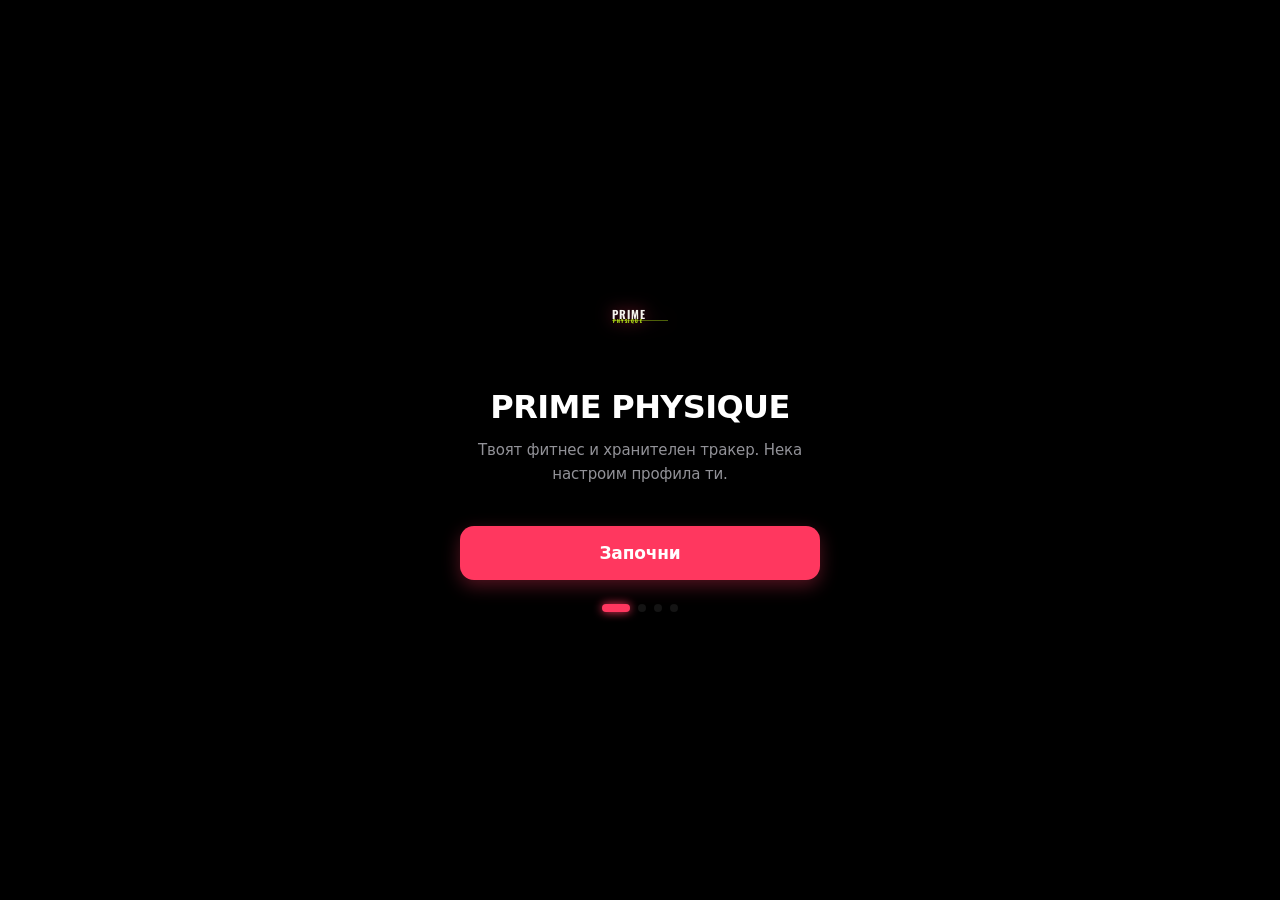
==== commit daefbe89: "Fix onboarding hidden off-screen and runaway counter animation freezing the app - #onboarding was ov" ====
--- a/index.html
+++ b/index.html
@@ -1169,7 +1169,7 @@
 .empty-state p{color:var(--text3);font-size:13px}
 
 /* ── ONBOARDING ───────────────────────────────────────── */
-#onboarding{position:relative;z-index:100}
+#onboarding{position:fixed;inset:0;z-index:1000;overflow-y:auto}
 .ob-step{animation:obIn .5s cubic-bezier(.22,1,.36,1) both}
 @keyframes obIn{from{opacity:0;transform:translateX(20px)}to{opacity:1;transform:translateX(0)}}
 .ob-logo{animation:obLogoIn .7s cubic-bezier(.22,1,.36,1) both}
@@ -2468,6 +2468,20 @@
   border-radius:0 var(--r-inner) var(--r-inner) 0 !important;
 }
 
+/* ── ALTERNATIVE EXERCISE (когато уредът е зает) ───────── */
+.alt-swap{
+  display:flex;align-items:baseline;gap:7px;flex-wrap:wrap;
+  margin-top:5px;
+  font-family:var(--font-b);font-size:11.5px;letter-spacing:-.01em;
+  color:var(--ink2);
+}
+.alt-swap .alt-label{
+  font-size:9px;font-weight:700;text-transform:uppercase;letter-spacing:.06em;
+  color:var(--ink3);
+  border:1px solid currentColor;border-radius:5px;
+  padding:1px 5px;white-space:nowrap;opacity:.75;
+}
+
 /* ── WARM-UP NOTE (в активна тренировка) ───────────────── */
 .warmup-note{
   display:flex;flex-wrap:wrap;align-items:baseline;gap:6px 10px;
@@ -2901,7 +2915,9 @@
           <div class="setting-item" onclick="logSleep()"><div class="si-left"><svg viewBox="0 0 24 24" fill="none" stroke="currentColor" stroke-width="2"><path d="M21 12.79A9 9 0 1111.21 3 7 7 0 0021 12.79z"/></svg><span class="si-label">Запиши сън</span></div><span class="si-val">›</span></div>
           <div class="setting-item" onclick="exportBackup()"><div class="si-left"><svg viewBox="0 0 24 24" fill="none" stroke="currentColor" stroke-width="2"><path d="M21 15v4a2 2 0 01-2 2H5a2 2 0 01-2-2v-4M7 10l5 5 5-5M12 15V3"/></svg><span class="si-label">Свали бекъп</span></div><span class="si-val">JSON</span></div>
           <div class="setting-item" onclick="importBackup()"><div class="si-left"><svg viewBox="0 0 24 24" fill="none" stroke="currentColor" stroke-width="2"><path d="M21 15v4a2 2 0 01-2 2H5a2 2 0 01-2-2v-4M17 8l-5-5-5 5M12 3v12"/></svg><span class="si-label">Възстанови от бекъп</span></div><span class="si-val">›</span></div>
+          <div class="setting-item" onclick="showDiagnostics()"><div class="si-left"><svg viewBox="0 0 24 24" fill="none" stroke="currentColor" stroke-width="2"><circle cx="12" cy="12" r="10"/><path d="M12 16v-4M12 8h.01"/></svg><span class="si-label">Диагностика на паметта</span></div></div>
           <div class="setting-item" onclick="exportData()"><div class="si-left"><svg viewBox="0 0 24 24" fill="none" stroke="currentColor" stroke-width="2"><rect x="3" y="3" width="18" height="18" rx="2"/><path d="M3 9h18M9 21V9"/></svg><span class="si-label">Експорт на тренировки</span></div><span class="si-val">CSV</span></div>
+          <div class="setting-item" onclick="clearWorkoutHistory()"><div class="si-left"><svg viewBox="0 0 24 24" fill="none" stroke="currentColor" stroke-width="2"><path d="M3 12a9 9 0 109-9 9 9 0 00-6.36 2.64L3 8"/><path d="M3 3v5h5M12 7v5l3 2"/></svg><span class="si-label" style="color:var(--gold)">Изчисти историята на тренировките</span></div><span class="si-val">›</span></div>
           <div class="setting-item" onclick="clearAllData()"><div class="si-left"><svg viewBox="0 0 24 24" fill="none" stroke="currentColor" stroke-width="2"><polyline points="3,6 5,6 21,6"/><path d="M19 6v14a2 2 0 01-2 2H7a2 2 0 01-2-2V6m3 0V4a2 2 0 012-2h4a2 2 0 012 2v2"/></svg><span class="si-label" style="color:var(--red)">Изтрий всички данни</span></div><span class="si-val">›</span></div>
         </div>
       </div>
@@ -3112,44 +3128,39 @@
 // WORKOUT PROGRAMS
 // ==============================
 const PROGRAMS=[
-  // ── ЛИЧНА ПРОГРАМА (Иво) — 4 тренировки, ротация 2 вкл / 2 почивка ──
-  {id:'ivo-ul',name:'Моята програма',desc:'Горна-Долна • 2 вкл / 2 почивка',icon:'🎯',personal:true,days:[
+  // ── ЛИЧНА ПРОГРАМА (Иво): В3, специализация за ръце и рамене, 4 тренировки седмично ──
+  // Ред Горна → Долна (31.10.2026): при две на две всяка горна идва 72 ч след последната пряка работа за ръце
+  {id:'ivo-ul',name:'Моята програма',desc:'Горна/Долна • 4 тренировки седмично',icon:'🎯',personal:true,days:[
+    {name:'Горна А',focus:'бенч акцент',exercises:[
+      {name:'Бенч прес с щанга',en:'Barbell Bench Press',muscle:'Chest',sets:3,reps:'4-6',rir:'RIR 1-2',rest:'3 мин',alt:'Дъмбел преса, хоризонтално'},
+      {name:'Набирания с тежест',en:'Pull-Ups',muscle:'Back',sets:3,reps:'5-8',rir:'RIR 1-2',rest:'3 мин',alt:'Пулдаун с неутрален хват'},
+      {name:'Кросоувър на скрипец',en:'Cable Crossover',muscle:'Chest',sets:3,reps:'10-12',rir:'последна до отказ',rest:'90 сек',alt:'Пек дек'},
+      {name:'Разпъване назад (заден делт)',en:'Reverse Flyes',muscle:'Rear Delts',sets:4,reps:'12-15',rir:'последна до отказ',rest:'90 сек',alt:'Обратен пек дек'},
+      {name:'Бицепс на наклонена пейка',en:'Incline DB Curls',muscle:'Biceps',sets:3,reps:'8-12',rir:'последна до отказ',rest:'90 сек',alt:'Бицепс на нисък скрипец'},
+      {name:'Трицепс над глава с въже',en:'Overhead Tricep Ext.',muscle:'Triceps',sets:3,reps:'10-12',rir:'последна до отказ',rest:'90 сек',alt:'Френска преса с EZ, над глава'}
+    ]},
     {name:'Долна А',focus:'клек акцент',exercises:[
-      {name:'Клек с щанга',en:'Squat',muscle:'Quads',sets:4,reps:'4-6',rir:'RIR 1-2',rest:'3-4 мин'},
-      {name:'Румънска тяга',en:'Romanian Deadlift',muscle:'Hamstrings',sets:3,reps:'6-8',rir:'RIR 1-2',rest:'3 мин'},
-      {name:'Сгъване задно бедро (седеж)',en:'Leg Curls',muscle:'Hamstrings',sets:3,reps:'10-12',rir:'последна до отказ',rest:'90 сек'},
-      {name:'Странично рамо с дъмбели',en:'Lateral Raises',muscle:'Shoulders',sets:3,reps:'12-15',rir:'последна до отказ',rest:'90 сек'},
-      {name:'Прасци от стоеж',en:'Standing Calf Raises',muscle:'Calves',sets:4,reps:'8-12',rest:'90 сек'},
-      {name:'Корем на скрипец',en:'Cable Crunches',muscle:'Core',sets:3,reps:'10-15',rest:'90 сек'}
-    ]},
-    {name:'Горна А',focus:'бенч акцент',exercises:[
-      {name:'Бенч прес с щанга',en:'Barbell Bench Press',muscle:'Chest',sets:4,reps:'4-6',rir:'RIR 1-2',rest:'3 мин'},
-      {name:'Набирания с тежест',en:'Pull-Ups',muscle:'Back',sets:4,reps:'5-8',rir:'RIR 1-2',rest:'3 мин'},
-      {name:'Кросоувър на скрипец',en:'Cable Crossover',muscle:'Chest',sets:3,reps:'10-12',rir:'последна до отказ',rest:'90 сек'},
-      {name:'Гребане с опора на гърди',en:'Dumbbell Rows',muscle:'Back',sets:3,reps:'8-10',rest:'2 мин'},
-      {name:'Раменна преса с дъмбели (седеж)',en:'DB Shoulder Press',muscle:'Shoulders',sets:3,reps:'6-10',rir:'RIR 1-2',rest:'2 мин'},
-      {name:'Бицепс на наклонена пейка',en:'Incline DB Curls',muscle:'Biceps',sets:3,reps:'8-12',rir:'последна до отказ',rest:'90 сек'},
-      {name:'Трицепс над глава с въже',en:'Overhead Tricep Ext.',muscle:'Triceps',sets:3,reps:'10-12',rir:'последна до отказ',rest:'90 сек'},
-      {name:'Разпъване назад (заден делт)',en:'Reverse Flyes',muscle:'Rear Delts',sets:3,reps:'12-15',rir:'последна до отказ',rest:'90 сек'}
-    ]},
-    {name:'Долна Б',focus:'тяга акцент',exercises:[
-      {name:'Мъртва тяга',en:'Deadlift',muscle:'Back',sets:3,reps:'3-5',rir:'RIR 2',rest:'4-5 мин'},
-      {name:'Хак клек (или преса)',en:'Hack Squat',muscle:'Quads',sets:3,reps:'8-10',rir:'RIR 1-2',rest:'2-3 мин'},
-      {name:'Разгъване за бедро',en:'Leg Extensions',muscle:'Quads',sets:3,reps:'12-15',rir:'последна до отказ',rest:'90 сек'},
-      {name:'Сгъване от лег',en:'Leg Curls',muscle:'Hamstrings',sets:3,reps:'8-12',rest:'90 сек'},
-      {name:'Прасци от седеж',en:'Seated Calf Raises',muscle:'Calves',sets:4,reps:'10-15',rest:'90 сек'},
-      {name:'Странично рамо с дъмбели',en:'Lateral Raises',muscle:'Shoulders',sets:3,reps:'12-15',rir:'последна до отказ',rest:'90 сек'},
-      {name:'Хамър сгъвания',en:'Hammer Curls',muscle:'Biceps',sets:3,reps:'10-12',rest:'90 сек'},
-      {name:'Разгъване над глава на скрипец',en:'Overhead Tricep Ext.',muscle:'Triceps',sets:3,reps:'10-12',rest:'90 сек'}
+      {name:'Клек с щанга',en:'Squat',muscle:'Quads',sets:3,reps:'4-6',rir:'RIR 1-2',rest:'3-4 мин',alt:'Преса с крака'},
+      {name:'Румънска тяга',en:'Romanian Deadlift',muscle:'Hamstrings',sets:3,reps:'6-8',rir:'RIR 1-2',rest:'3 мин',alt:'Румънска с дъмбели'},
+      {name:'Странично рамо с дъмбели',en:'Lateral Raises',muscle:'Shoulders',sets:4,reps:'12-15',rir:'последна до отказ',rest:'90 сек',alt:'Странично рамо на кабел'},
+      {name:'Прасци от стоеж',en:'Standing Calf Raises',muscle:'Calves',sets:3,reps:'8-12',rest:'90 сек',alt:'Прасци на пресата за крака'},
+      {name:'Бицепс с EZ-лост',en:'Barbell Curls',muscle:'Biceps',sets:3,reps:'8-12',rest:'90 сек',alt:'Бицепс с дъмбели, прав'}
     ]},
     {name:'Горна Б',focus:'преси акцент',exercises:[
-      {name:'Военна преса от седеж',en:'Overhead Press',muscle:'Shoulders',sets:4,reps:'5-8',rir:'RIR 1-2',rest:'3 мин'},
-      {name:'Гребане с опора (T-bar)',en:'T-Bar Row',muscle:'Back',sets:4,reps:'6-8',rest:'2-3 мин'},
-      {name:'Дъмбел преса на наклон',en:'Incline DB Press',muscle:'Chest',sets:4,reps:'8-12',rest:'2 мин'},
-      {name:'Странично рамо на кабел',en:'Cable Lateral Raises',muscle:'Shoulders',sets:3,reps:'12-15',rir:'последна до отказ',rest:'90 сек'},
-      {name:'Разпъване назад (заден делт)',en:'Reverse Flyes',muscle:'Rear Delts',sets:3,reps:'12-15',rir:'последна до отказ',rest:'90 сек'},
-      {name:'Бицепс с EZ-лост',en:'Barbell Curls',muscle:'Biceps',sets:3,reps:'8-12',rest:'90 сек'},
-      {name:'Трицепс на скрипец',en:'Tricep Pushdowns',muscle:'Triceps',sets:3,reps:'10-15',rest:'90 сек'}
+      {name:'Военна преса от седеж',en:'Overhead Press',muscle:'Shoulders',sets:3,reps:'5-8',rir:'RIR 1-2',rest:'3 мин',alt:'Раменна преса на машина'},
+      {name:'Гребане с опора на гърди',en:'Dumbbell Rows',muscle:'Back',sets:3,reps:'8-10',rir:'RIR 1-2',rest:'2 мин',alt:'Гребане на скрипец, седеж'},
+      {name:'Дъмбел преса на наклон',en:'Incline DB Press',muscle:'Chest',sets:3,reps:'8-12',rest:'2 мин',alt:'Наклонена преса на машина'},
+      {name:'Странично рамо с дъмбели',en:'Lateral Raises',muscle:'Shoulders',sets:3,reps:'12-15',rir:'последна до отказ',rest:'90 сек',alt:'Странично рамо на кабел'},
+      {name:'Разпъване назад (заден делт)',en:'Reverse Flyes',muscle:'Rear Delts',sets:4,reps:'12-15',rir:'последна до отказ',rest:'90 сек',alt:'Обратен пек дек'},
+      {name:'Трицепс на скрипец',en:'Tricep Pushdowns',muscle:'Triceps',sets:3,reps:'10-15',rest:'90 сек',alt:'Трицепс на машина'}
+    ]},
+    {name:'Долна Б',focus:'преса и задно бедро',exercises:[
+      {name:'Преса с крака',en:'Leg Press',muscle:'Quads',sets:3,reps:'8-12',rir:'RIR 1-2',rest:'2 мин',alt:'Българско клекче'},
+      {name:'Сгъване за задно бедро',en:'Leg Curls',muscle:'Hamstrings',sets:3,reps:'10-12',rir:'последна до отказ',rest:'90 сек',alt:'Нордическо сгъване'},
+      {name:'Странично рамо на кабел',en:'Cable Lateral Raises',muscle:'Shoulders',sets:4,reps:'12-15',rir:'последна до отказ',rest:'90 сек',alt:'Странично рамо с дъмбели'},
+      {name:'Прасци от седеж',en:'Seated Calf Raises',muscle:'Calves',sets:3,reps:'10-15',rest:'90 сек',alt:'Прасци от стоеж'},
+      {name:'Хамър сгъвания',en:'Hammer Curls',muscle:'Biceps',sets:3,reps:'10-12',rest:'90 сек',alt:'Бицепс с въже на скрипец'},
+      {name:'Френска преса с EZ (лежешком)',en:'Skull Crushers',muscle:'Triceps',sets:3,reps:'8-12',rir:'последна до отказ',rest:'90 сек',alt:'Бенч с тесен хват'}
     ]}
   ]},
   {id:'ppl',name:'Push / Pull / Legs',desc:'6 дни/седмица • Средно ниво',icon:'💪',days:[
@@ -3302,13 +3313,44 @@
 // ==============================
 const LS={
   get:(k,d)=>{try{return JSON.parse(localStorage.getItem('aia_'+k))||d}catch{return d}},
-  set:(k,v)=>localStorage.setItem('aia_'+k,JSON.stringify(v))
+  // Връща true/false. Преди грешка при запис (пълна памет) хвърляше изключение
+  // и тренировката се губеше без никакво съобщение.
+  set:(k,v)=>{
+    try{localStorage.setItem('aia_'+k,JSON.stringify(v));return true}
+    catch(e){
+      console.error('Storage write failed:',k,e);
+      window.__lastStorageError=k+': '+(e&&e.name||'')+' '+(e&&e.message||e);
+      if(!LS._warned){LS._warned=true;setTimeout(()=>{LS._warned=false},10000);
+        alert('⚠️ Данните НЕ можаха да се запишат — паметта на браузъра е пълна или е забранена (частен режим).\n\nСвали бекъп от Настройки и освободи място.')}
+      return false;
+    }
+  }
 };
 
+// Дневник на грешките — вижда се в Настройки → Диагностика.
+function logAppError(where,e){
+  try{
+    console.error(where,e);
+    const msg=where+': '+(e&&e.message||e)+(e&&e.stack?' @'+String(e.stack).split('\n')[1]?.trim().slice(0,80):'');
+    const a=JSON.parse(sessionStorage.getItem('aia_errlog')||'[]');a.push(new Date().toLocaleTimeString('bg-BG')+' '+msg);
+    sessionStorage.setItem('aia_errlog',JSON.stringify(a.slice(-6)));
+  }catch(_){}
+}
+window.addEventListener('error',ev=>logAppError('js',ev.error||ev.message));
+window.addEventListener('unhandledrejection',ev=>logAppError('promise',ev.reason));
 function getProfile(){return LS.get('profile',null)}
 function getTodayFood(){const k='food_'+new Date().toISOString().slice(0,10);return LS.get(k,{meals:[[],[],[],[]],water:0})}
 function saveTodayFood(d){const k='food_'+new Date().toISOString().slice(0,10);LS.set(k,d)}
-function getHistory(){return LS.get('history',[])}
+// Нормализира историята: един повреден/стар запис без exercises или sets
+// чупеше „Завърши тренировка" ПРЕДИ записа и новата тренировка се губеше.
+function getHistory(){
+  const h=LS.get('history',[]);
+  if(!Array.isArray(h))return [];
+  return h.filter(w=>w&&typeof w==='object').map(w=>({...w,
+    duration:Number(w.duration)||0,
+    exercises:(Array.isArray(w.exercises)?w.exercises:[]).filter(e=>e&&typeof e==='object').map(e=>({...e,
+      sets:(Array.isArray(e.sets)?e.sets:[]).filter(x=>x&&typeof x==='object').map(x=>({...x,kg:parseFloat(x.kg)||0,reps:parseInt(x.reps)||0}))}))}));
+}
 function saveHistory(h){LS.set('history',h)}
 function getWeightLog(){return LS.get('weightLog',[])}
 function getRecentFoods(){return LS.get('recentFoods',[])}
@@ -3335,11 +3377,11 @@
 }
 
 function updateAll(){
-  updateDashboard();updateNutrition();renderProgramList();renderExBrowser();updateProfile();
-  updateXPBar();renderAchievements();renderMeasurements();renderStreakCalendar();renderAdaptiveTDEE();
-  renderSleepTracker();renderRecoveryScore();renderCycleTracker();
-  checkAchievements();
-  updateEditorialBar();
+  // Всеки блок поотделно — един срив не трябва да спира останалите.
+  [updateDashboard,updateNutrition,renderProgramList,renderExBrowser,updateProfile,
+   updateXPBar,renderAchievements,renderMeasurements,renderStreakCalendar,renderAdaptiveTDEE,
+   renderSleepTracker,renderRecoveryScore,renderCycleTracker,checkAchievements,updateEditorialBar
+  ].forEach(fn=>{try{fn()}catch(e){logAppError(fn.name,e)}});
 }
 
 // ════ EDITORIAL TICKER BAR + MARQUEE ═══════════════════════════
@@ -3455,7 +3497,7 @@
   document.querySelectorAll(`[data-page="${page}"]`).forEach(n=>n.classList.add('active'));
   if(page==='home')updateDashboard();
   if(page==='nutrition')updateNutrition();
-  if(page==='progress'){renderProgress();renderProgressPhotos()}
+  if(page==='progress'){renderProgress();try{renderProgressPhotos()}catch(e){console.error('photos',e)}}
   if(page==='profile')updateProfile();
   if(page==='workout'){renderProgramList();renderExBrowser()}
   if(page==='coach')renderCoachPage();
@@ -3495,7 +3537,13 @@
 // DASHBOARD
 // ==============================
 function updateDashboard(){
+  // Тренировъчните числа не зависят от профила/храненето — преди срив там ги оставяше на 0.
+  try{updateStats()}catch(e){logAppError('updateStats',e)}
+  try{updateNewDashboardCards()}catch(e){logAppError('dashboardCards',e)}
   if(!profile)return;
+  try{updateDashboardNutrition()}catch(e){logAppError('dashboardNutrition',e)}
+}
+function updateDashboardNutrition(){
   const food=getTodayFood();
   let totalCal=0,totalP=0,totalC=0,totalF=0;
   food.meals.forEach(m=>m.forEach(f=>{totalCal+=f.cal;totalP+=f.protein;totalC+=f.carbs;totalF+=f.fat}));
@@ -3527,8 +3575,6 @@
   const l1=document.getElementById('ghLine1');if(l1)l1.textContent=greet;
   const l2=document.getElementById('ghLine2');if(l2)l2.textContent=lvl.name;
 
-  updateStats();
-  updateNewDashboardCards();
   // Home meal summary
   const ms=document.getElementById('homeMealSummary');
   ms.innerHTML=MEALS.map((m,i)=>{
@@ -3792,7 +3838,7 @@
     if(ex.rir)meta.push(ex.rir);
     if(ex.rest)meta.push(`почивка ${ex.rest}`);
     const ssBadge=ex.ss?`<span class="ss-badge">СУПЕРСЕТ ${ex.ss}</span>`:'';
-    return`<div class="exercise-item${ex.ss?' in-ss':''}"><div class="ex-info"><div class="ex-name">${ex.name}${ssBadge}</div><div class="ex-detail">${meta.join(' • ')}</div></div><span class="muscle-tag">${ex.muscle}</span></div>`;
+    return`<div class="exercise-item${ex.ss?' in-ss':''}"><div class="ex-info"><div class="ex-name">${ex.name}${ssBadge}</div><div class="ex-detail">${meta.join(' • ')}</div>${ex.alt?`<div class="alt-swap"><span class="alt-label">ако е заето</span>${ex.alt}</div>`:''}</div><span class="muscle-tag">${ex.muscle}</span></div>`;
   }).join('');
 }
 
@@ -3808,7 +3854,7 @@
       // Пълният запис от предишния път — за реда „Предишно" и сравнението на обема
       const prevSets=prevEx?prevEx.sets.filter(s=>+s.reps>0):[];
       const prevVolume=prevSets.reduce((a,s)=>a+(+s.kg||0)*(+s.reps||0),0);
-      return{name:ex.name,en:ex.en,muscle:ex.muscle,targetSets:ex.sets,targetReps:ex.reps,rir:ex.rir,rest:ex.rest,ss:ex.ss,
+      return{name:ex.name,en:ex.en,muscle:ex.muscle,targetSets:ex.sets,targetReps:ex.reps,rir:ex.rir,rest:ex.rest,ss:ex.ss,alt:ex.alt,
         prevDate:prev?prev.date:null,prevSets,prevVolume,
         sets:Array.from({length:ex.sets},(_,si)=>{
           const ps=prevEx&&prevEx.sets[si]?prevEx.sets[si]:null;
@@ -3827,7 +3873,7 @@
   document.getElementById('workoutExercises').innerHTML=activeWorkout.exercises.map((ex,ei)=>`
     <div class="card" style="margin-bottom:12px">
       <div style="display:flex;align-items:center;justify-content:space-between;margin-bottom:10px">
-        <div><div style="font-size:15px;font-weight:600">${ex.name}${ex.ss?`<span class="ss-badge">СУПЕРСЕТ ${ex.ss}</span>`:''} ${(()=>{const e=EXERCISES.find(x=>x.name===(ex.en||ex.name));return e&&e.vid?`<button class="ex-video-btn" onclick="openVideo('${e.vid}')" style="vertical-align:middle">▶ Видео</button>`:''})()}</div><div style="font-size:12px;color:var(--text2)">${[`${ex.targetSets} × ${ex.targetReps}`,ex.rir,ex.rest?`почивка ${ex.rest}`:''].filter(Boolean).join(' • ')}</div></div>
+        <div><div style="font-size:15px;font-weight:600">${ex.name}${ex.ss?`<span class="ss-badge">СУПЕРСЕТ ${ex.ss}</span>`:''} ${(()=>{const e=EXERCISES.find(x=>x.name===(ex.en||ex.name));return e&&e.vid?`<button class="ex-video-btn" onclick="openVideo('${e.vid}')" style="vertical-align:middle">▶ Видео</button>`:''})()}</div><div style="font-size:12px;color:var(--text2)">${[`${ex.targetSets} × ${ex.targetReps}`,ex.rir,ex.rest?`почивка ${ex.rest}`:''].filter(Boolean).join(' • ')}</div>${ex.alt?`<div class="alt-swap"><span class="alt-label">ако е заето</span>${ex.alt}</div>`:''}</div>
         <span class="muscle-tag">${ex.muscle}</span>
       </div>
       ${prevSessionRow(ex,ei)}
@@ -3836,8 +3882,8 @@
         <div class="set-row ${s.done?'done':''}" id="set-${ei}-${si}">
           <div class="set-num">${si+1}</div>
           <div class="set-prev">${s.prevKg?s.prevKg+'×'+s.prevReps:'—'}</div>
-          <div class="set-input"><input type="number" inputmode="decimal" placeholder="${s.prevKg||'-'}" value="${s.kg}" onchange="updateSet(${ei},${si},'kg',this.value)"></div>
-          <div class="set-input"><input type="number" inputmode="numeric" placeholder="${s.prevReps||'-'}" value="${s.reps}" onchange="updateSet(${ei},${si},'reps',this.value)"></div>
+          <div class="set-input"><input type="text" inputmode="decimal" autocomplete="off" data-ei="${ei}" data-si="${si}" data-f="kg" placeholder="${s.prevKg||'-'}" value="${s.kg}" oninput="updateSet(${ei},${si},'kg',this.value)" onchange="updateSet(${ei},${si},'kg',this.value)"></div>
+          <div class="set-input"><input type="text" inputmode="numeric" autocomplete="off" data-ei="${ei}" data-si="${si}" data-f="reps" placeholder="${s.prevReps||'-'}" value="${s.reps}" oninput="updateSet(${ei},${si},'reps',this.value)" onchange="updateSet(${ei},${si},'reps',this.value)"></div>
           <button class="check-btn ${s.done?'checked':''}" onclick="toggleSet(${ei},${si})"><svg viewBox="0 0 24 24" fill="none" stroke="currentColor" stroke-width="3"><polyline points="20,6 9,17 4,12"/></svg></button>
         </div>
       `).join('')}
@@ -3899,8 +3945,24 @@
 
 function refreshAllDeltas(){activeWorkout.exercises.forEach((_,ei)=>updateExDelta(ei))}
 
-function updateSet(ei,si,field,val){activeWorkout.exercises[ei].sets[si][field]=val;LS.set('activeWorkout',activeWorkout);updateExDelta(ei)}
+// Записва при всяко натискане (oninput), не само при излизане от полето.
+// Запетая → точка: клавиатурата на Samsung дава „62,5", а type=number го връщаше като празно.
+function updateSet(ei,si,field,val){
+  if(!activeWorkout||!activeWorkout.exercises[ei]||!activeWorkout.exercises[ei].sets[si])return;
+  activeWorkout.exercises[ei].sets[si][field]=String(val==null?'':val).replace(',','.').replace(/[^0-9.]/g,'');
+  LS.set('activeWorkout',activeWorkout);updateExDelta(ei)
+}
+// Взима числата директно от полетата на екрана — те са истината.
+function syncSetsFromDOM(){
+  if(!activeWorkout)return;
+  document.querySelectorAll('#workoutExercises input[data-f]').forEach(inp=>{
+    const ei=+inp.dataset.ei,si=+inp.dataset.si,f=inp.dataset.f;
+    const set=activeWorkout.exercises[ei]&&activeWorkout.exercises[ei].sets[si];
+    if(set&&inp.value!=='')set[f]=String(inp.value).replace(',','.').replace(/[^0-9.]/g,'');
+  });
+}
 function toggleSet(ei,si){
+  try{syncSetsFromDOM()}catch(e){}
   const s=activeWorkout.exercises[ei].sets[si];s.done=!s.done;LS.set('activeWorkout',activeWorkout);
   const row=document.getElementById(`set-${ei}-${si}`);
   row.classList.toggle('done',s.done);row.querySelector('.check-btn').classList.toggle('checked',s.done);
@@ -3911,48 +3973,55 @@
 function startTimer(){clearInterval(timerInterval);timerInterval=setInterval(()=>{const e=Math.floor((Date.now()-workoutStartTime)/1000);document.getElementById('workoutTimer').textContent=`${String(Math.floor(e/60)).padStart(2,'0')}:${String(e%60).padStart(2,'0')}`},1000)}
 
 function finishWorkout(){
-  clearInterval(timerInterval);const elapsed=Math.floor((Date.now()-workoutStartTime)/1000);
+  if(!activeWorkout)return;
+  try{syncSetsFromDOM()}catch(e){console.error('sync',e)}
+  const elapsed=Math.floor((Date.now()-(workoutStartTime||activeWorkout.startTime||Date.now()))/1000);
   const h=getHistory();
   // Запазва всеки сет с въведени повторения — дори без отметка.
-  // (Преди се пазеха само отметнатите и въведените числа се губеха при финиш.)
-  const completedExercises=activeWorkout.exercises.map(ex=>({name:ex.name,muscle:ex.muscle,sets:ex.sets.filter(s=>s.done||parseInt(s.reps)>0).map(s=>({kg:parseFloat(s.kg)||0,reps:parseInt(s.reps)||0}))})).filter(ex=>ex.sets.length>0);
-
-  // Detect Personal Records
+  const completedExercises=(activeWorkout.exercises||[]).map(ex=>({name:ex.name,muscle:ex.muscle,sets:(ex.sets||[]).filter(s=>s.done||parseInt(s.reps)>0||parseFloat(s.kg)>0).map(s=>({kg:parseFloat(s.kg)||0,reps:parseInt(s.reps)||0}))})).filter(ex=>ex.sets.length>0);
+
+  // Detect Personal Records (преди добавянето на новата тренировка)
   const prs=[];
-  completedExercises.forEach(ex=>{
-    // Find all previous instances of this exercise
-    const prevSessions=h.filter(w=>w.exercises.some(e=>e.name===ex.name));
-    if(prevSessions.length===0)return; // First time doing exercise, no PR comparison
-    // Get previous best weight for this exercise
-    let prevBestKg=0,prevBestVolume=0;
-    prevSessions.forEach(w=>{
-      const prevEx=w.exercises.find(e=>e.name===ex.name);
-      if(prevEx){prevEx.sets.forEach(s=>{if(s.kg>prevBestKg)prevBestKg=s.kg;prevBestVolume=Math.max(prevBestVolume,s.kg*s.reps)})}
+  try{
+    completedExercises.forEach(ex=>{
+      const prevSessions=h.filter(w=>w.exercises.some(e=>e.name===ex.name));
+      if(prevSessions.length===0)return;
+      let prevBestKg=0,prevBestVolume=0;
+      prevSessions.forEach(w=>{
+        const prevEx=w.exercises.find(e=>e.name===ex.name);
+        if(prevEx){prevEx.sets.forEach(s=>{if(s.kg>prevBestKg)prevBestKg=s.kg;prevBestVolume=Math.max(prevBestVolume,s.kg*s.reps)})}
+      });
+      let newBestKg=0,newBestVolume=0;
+      ex.sets.forEach(s=>{if(s.kg>newBestKg)newBestKg=s.kg;newBestVolume=Math.max(newBestVolume,s.kg*s.reps)});
+      if(newBestKg>prevBestKg&&prevBestKg>0)prs.push({name:ex.name,type:'weight',value:newBestKg+'kg',prev:prevBestKg+'kg'});
+      else if(newBestVolume>prevBestVolume&&prevBestVolume>0)prs.push({name:ex.name,type:'volume',value:Math.round(newBestVolume)+'kg×reps',prev:Math.round(prevBestVolume)+'kg×reps'});
     });
-    // Check current session for new records
-    let newBestKg=0,newBestVolume=0;
-    ex.sets.forEach(s=>{if(s.kg>newBestKg)newBestKg=s.kg;newBestVolume=Math.max(newBestVolume,s.kg*s.reps)});
-    if(newBestKg>prevBestKg&&prevBestKg>0)prs.push({name:ex.name,type:'weight',value:newBestKg+'kg',prev:prevBestKg+'kg'});
-    else if(newBestVolume>prevBestVolume&&prevBestVolume>0)prs.push({name:ex.name,type:'volume',value:Math.round(newBestVolume)+'kg×reps',prev:Math.round(prevBestVolume)+'kg×reps'});
-  });
-
+  }catch(e){console.error('PR detection failed',e)}
+
+  // ЗАПИСЪТ Е ПЪРВИ. Ако не мине — тренировката остава отворена, нищо не се губи.
   h.push({date:new Date().toISOString(),programId:activeWorkout.programId||'custom',program:activeWorkout.programName||'Custom',dayName:activeWorkout.dayName,duration:elapsed,exercises:completedExercises});
-  saveHistory(h);LS.set('activeWorkout',null);activeWorkout=null;
-
-  // Award XP
-  let workoutXP=25;
-  completedExercises.forEach(ex=>workoutXP+=ex.sets.length*3);
-  addXP(workoutXP,'Тренировка завършена');
-
-  // Track PRs
-  if(prs.length>0){
-    const totalPRs=LS.get('totalPRs',0);
-    LS.set('totalPRs',totalPRs+prs.length);
-    prs.forEach(()=>addXP(20,'Нов личен рекорд'));
-    showPRCelebration(prs);
-  } else showPage('home');
-
-  checkAchievements();
+  if(!LS.set('history',h)){
+    alert('Тренировката НЕ е записана. Остава отворена — данните ти са запазени на екрана. Свали бекъп от Настройки и опитай пак.');
+    return;
+  }
+  clearInterval(timerInterval);
+  LS.set('activeWorkout',null);activeWorkout=null;
+
+  // Бонуси — грешка тук вече не може да изтрие тренировката
+  try{
+    let workoutXP=25;
+    completedExercises.forEach(ex=>workoutXP+=ex.sets.length*3);
+    addXP(workoutXP,'Тренировка завършена');
+    if(prs.length>0){
+      const totalPRs=LS.get('totalPRs',0);
+      LS.set('totalPRs',totalPRs+prs.length);
+      prs.forEach(()=>addXP(20,'Нов личен рекорд'));
+    }
+  }catch(e){console.error('XP failed',e)}
+  if(prs.length>0){try{showPRCelebration(prs)}catch(e){showPage('home')}}
+  else showPage('home');
+  try{checkAchievements()}catch(e){console.error('Achievements failed',e)}
+  if(typeof showToast==='function')showToast('✓','Тренировката е записана',`${completedExercises.length} упражнения`);
 }
 function cancelWorkout(){if(!confirm('Откажи тренировката?'))return;clearInterval(timerInterval);LS.set('activeWorkout',null);activeWorkout=null;showPage('workout')}
 
@@ -4184,7 +4253,10 @@
 // PROGRESS
 // ==============================
 function renderProgress(){
-  renderWeightChart();renderExProgress();renderHistoryList();
+  // Всеки блок поотделно: срив в графиката не трябва да скрива историята.
+  try{renderHistoryList()}catch(e){console.error('history',e);const el=document.getElementById('historyList');if(el)el.innerHTML='<div class="card" style="padding:16px">Грешка при показване на историята: '+String(e.message||e)+'</div>'}
+  try{renderWeightChart()}catch(e){console.error('weightChart',e)}
+  try{renderExProgress()}catch(e){console.error('exProgress',e)}
 }
 
 // ══════════ ПРОГРЕС ПО УПРАЖНЕНИЕ + РЕКОРДИ ══════════
@@ -4455,6 +4527,19 @@
 
 function clearAllData(){if(!confirm('Изтрий ВСИЧКИ данни? Това е необратимо.'))return;Object.keys(localStorage).filter(k=>k.startsWith('aia_')).forEach(k=>localStorage.removeItem(k));location.reload()}
 
+// Трие САМО тренировъчната история и рекордите.
+// Профилът, теглото, мерките и храната остават непокътнати.
+function clearWorkoutHistory(){
+  const n=getHistory().length;
+  if(!n){alert('Историята вече е празна.');return}
+  if(!confirm(`Изчисти историята на тренировките?\n\n${n} записани тренировки и личните рекорди ще бъдат изтрити.\nПрофилът, теглото, мерките и храната остават.\n\nТова е необратимо.`))return;
+  saveHistory([]);
+  LS.set('activeWorkout',null);
+  LS.set('totalPRs',0);
+  activeWorkout=null;
+  location.reload();
+}
+
 // ==============================
 // SLEEP TRACKER
 // ==============================
@@ -4980,6 +5065,36 @@
 // ==============================
 // START
 // ==============================
+// ════ ДИАГНОСТИКА — какво реално има в паметта на това устройство ════
+const APP_VERSION='v19';
+async function showDiagnostics(){
+  const L=[];
+  L.push('Версия: '+APP_VERSION);
+  const standalone=(window.navigator.standalone===true)||(window.matchMedia&&matchMedia('(display-mode: standalone)').matches);
+  L.push('Режим: '+(standalone?'приложение (икона)':'браузър'));
+  L.push('Адрес: '+location.origin);
+  let raw=null;try{raw=localStorage.getItem('aia_history')}catch(e){L.push('ЧЕТЕНЕ: ГРЕШКА '+e.name)}
+  let rawCount='—';
+  try{const a=JSON.parse(raw);rawCount=Array.isArray(a)?a.length:('не е списък: '+typeof a)}catch(e){rawCount=raw===null?'няма ключ':'повреден JSON'}
+  L.push('Тренировки (сурово): '+rawCount);
+  L.push('Тренировки (показвани): '+getHistory().length);
+  const h=getHistory();if(h.length){const last=h.reduce((a,b)=>new Date(b.date)>new Date(a.date)?b:a);L.push('Последна: '+last.dayName+' — '+new Date(last.date).toLocaleString('bg-BG'));L.push('  в нея: '+last.exercises.length+' упр., '+last.exercises.reduce((a,e)=>a+e.sets.length,0)+' серии')}
+  let total=0,keys=0,photos=0;
+  try{for(let i=0;i<localStorage.length;i++){const k=localStorage.key(i);const v=localStorage.getItem(k)||'';total+=k.length+v.length;keys++;if(k==='aia_progressPhotos')photos=v.length}}catch(e){}
+  L.push('Памет: '+Math.round(total/1024)+' KB в '+keys+' ключа (история '+Math.round((raw||'').length/1024)+' KB, снимки '+Math.round(photos/1024)+' KB)');
+  let test='OK';try{localStorage.setItem('aia__diag','1');if(localStorage.getItem('aia__diag')!=='1')test='чете грешно';localStorage.removeItem('aia__diag')}catch(e){test='ГРЕШКА '+e.name}
+  L.push('Тест на запис: '+test);
+  try{if(navigator.storage&&navigator.storage.persisted)L.push('Постоянна памет: '+((await navigator.storage.persisted())?'да':'не'))}catch(e){}
+  L.push('Последна грешка в паметта: '+(window.__lastStorageError||'няма'));
+  const pr=getProfile();L.push('Профил: '+(pr?('има ('+Object.keys(pr).join(',')+')'):'НЯМА'));
+  L.push('Ключове: '+Object.keys(localStorage).filter(k=>k.startsWith('aia_')).join(', '));
+  let errs=[];try{errs=JSON.parse(sessionStorage.getItem('aia_errlog')||'[]')}catch(_){}
+  L.push('Грешки в приложението: '+(errs.length?'\n'+errs.join('\n'):'няма'));
+  alert(L.join('\n'));
+}
+// Моли браузъра да не трие данните автоматично
+try{if(navigator.storage&&navigator.storage.persist)navigator.storage.persist().catch(()=>{})}catch(e){}
+
 init();
 </script>
 
@@ -5188,6 +5303,10 @@
 /* ── 6. NUMBER COUNTER ANIMATION ─────────────────────────── */
 function animateNumber(el, target, duration=800){
   if(!el || isNaN(target)) return;
+  /* Една анимация на елемент. Записите от самата анимация се маркират (__animWrite),
+     за да не ги хваща MutationObserver-ът отдолу — иначе всяка стъпка пускаше нова
+     анимация и броят им се умножаваше всеки кадър (хиляди кадри/сек → замръзване). */
+  if(el.__animRaf) cancelAnimationFrame(el.__animRaf);
   const start = parseFloat(el.textContent) || 0;
   const startTime = performance.now();
   const suffix = el.textContent.replace(/[\d.-]/g,'');
@@ -5195,10 +5314,11 @@
     const p = Math.min((now-startTime)/duration, 1);
     const ease = 1-Math.pow(1-p, 3); /* ease-out-cubic */
     const val = start + (target-start)*ease;
-    el.textContent = Math.round(val*10)/10 + suffix;
-    if(p<1) requestAnimationFrame(step);
+    el.__animWrite = true;
+    el.textContent = (p<1 ? Math.round(val*10)/10 : target) + suffix;
+    el.__animRaf = p<1 ? requestAnimationFrame(step) : 0;
   }
-  requestAnimationFrame(step);
+  el.__animRaf = requestAnimationFrame(step);
 }
 /* Observe calorie / stat number changes */
 const counterEls = ['calRemaining','calGoal','calFood','calExercise','calRemaining2'];
@@ -5206,6 +5326,7 @@
   const el = document.getElementById(id);
   if(!el) return;
   const obs = new MutationObserver(()=>{
+    if(el.__animWrite){ el.__animWrite = false; return; } /* промяна от самата анимация */
     const val = parseFloat(el.textContent);
     if(!isNaN(val)){
       animateNumber(el, val);
